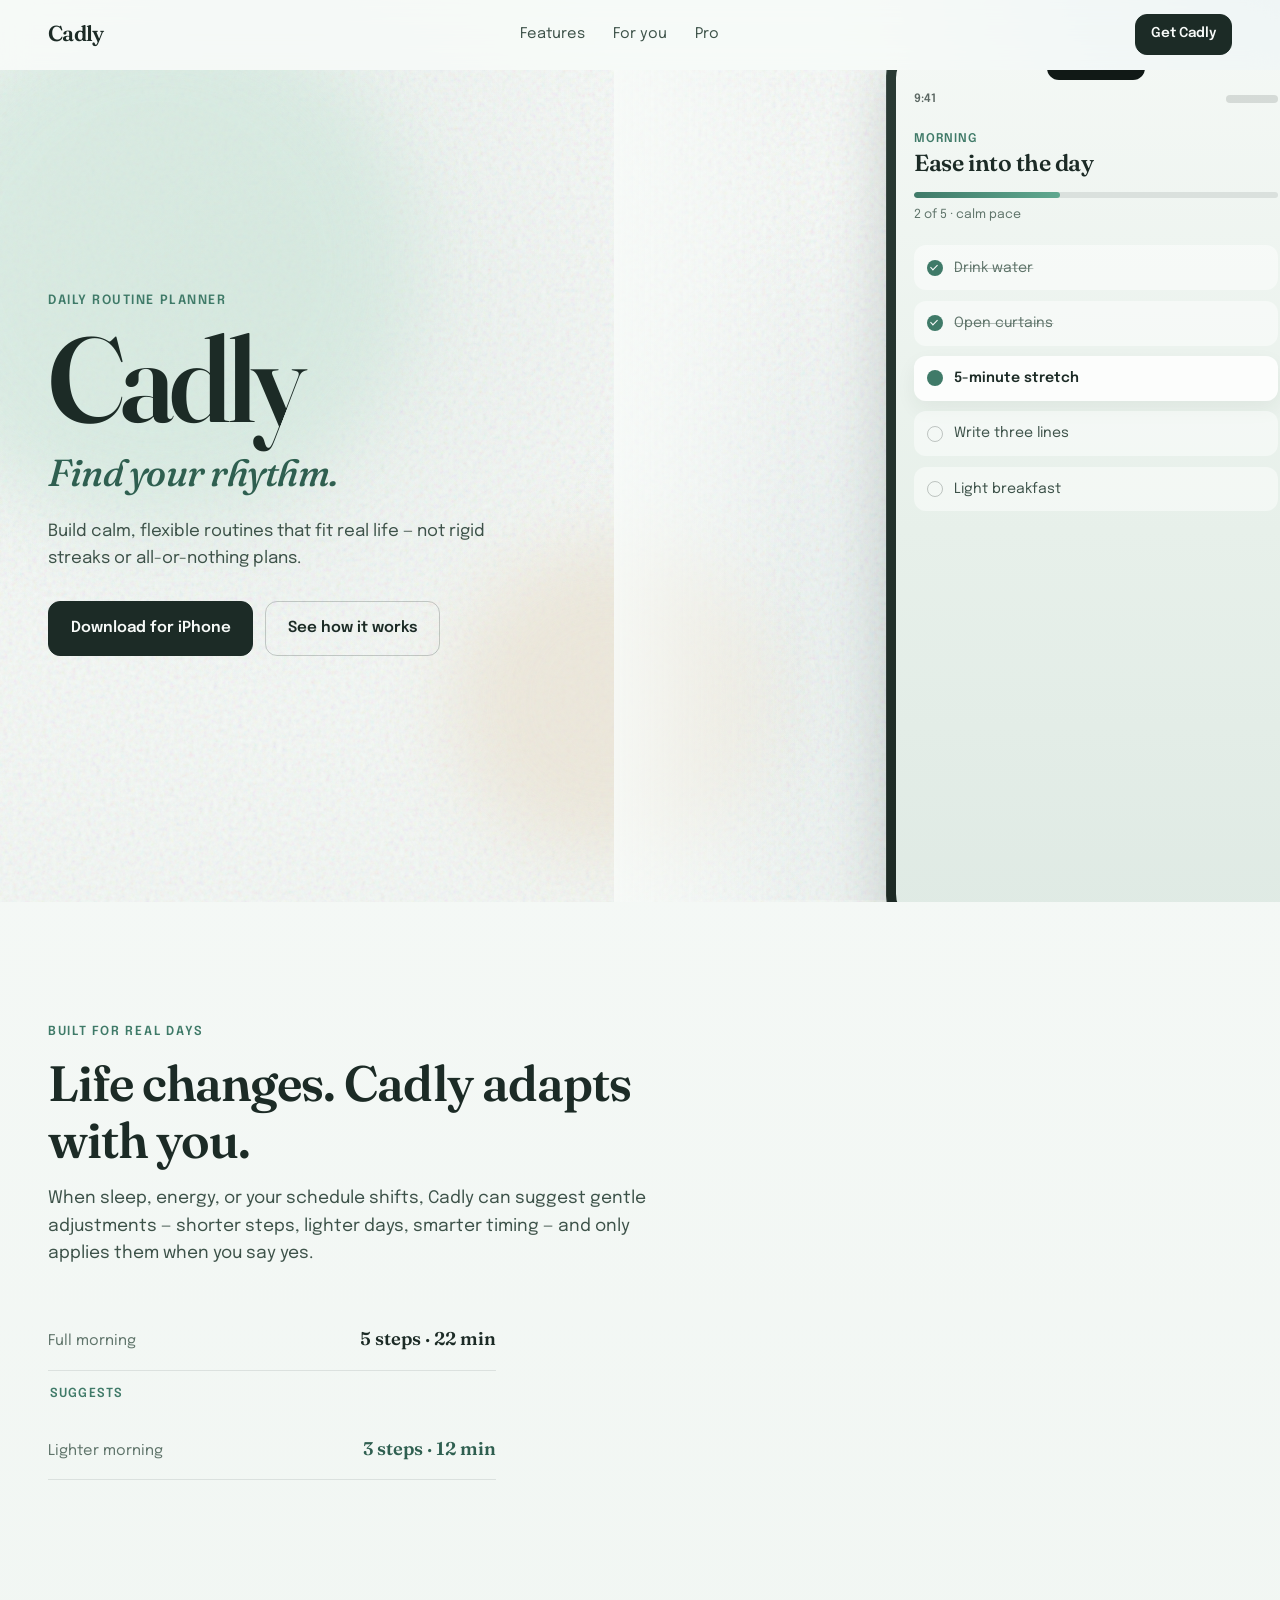
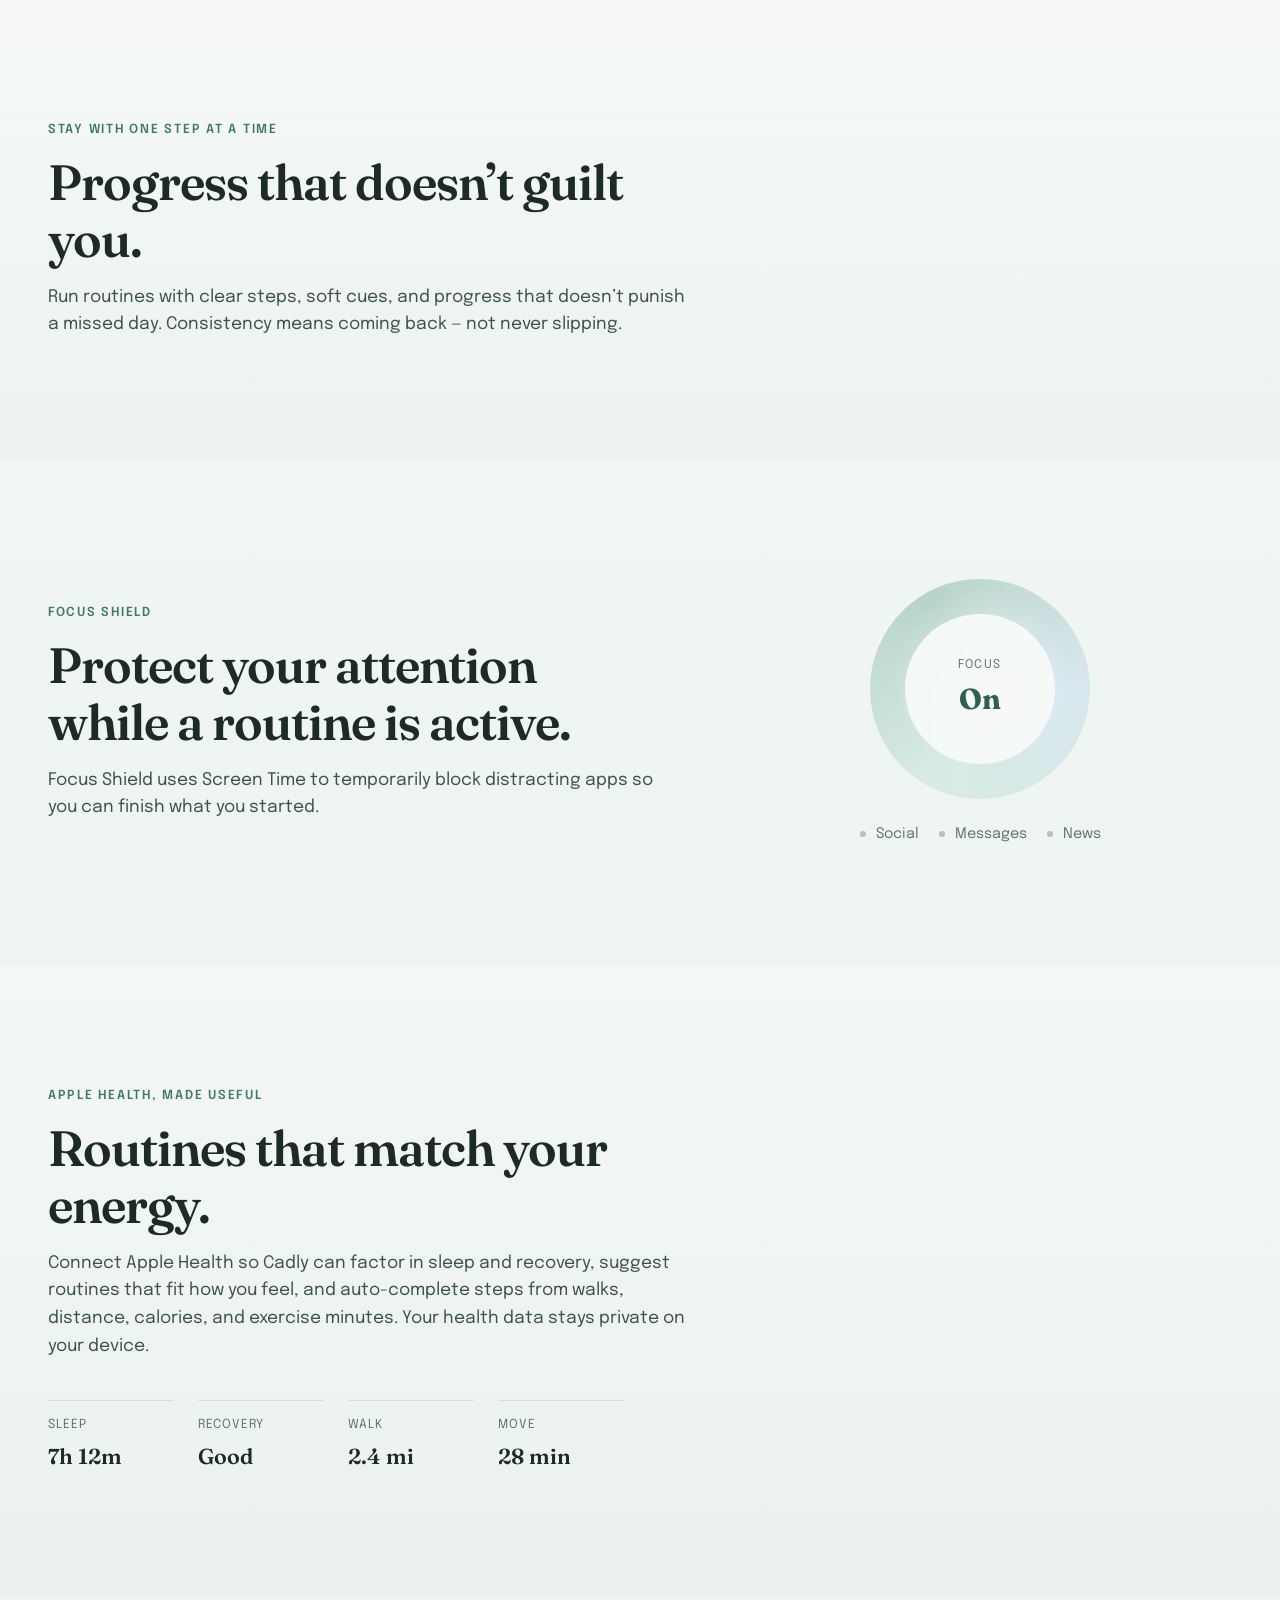
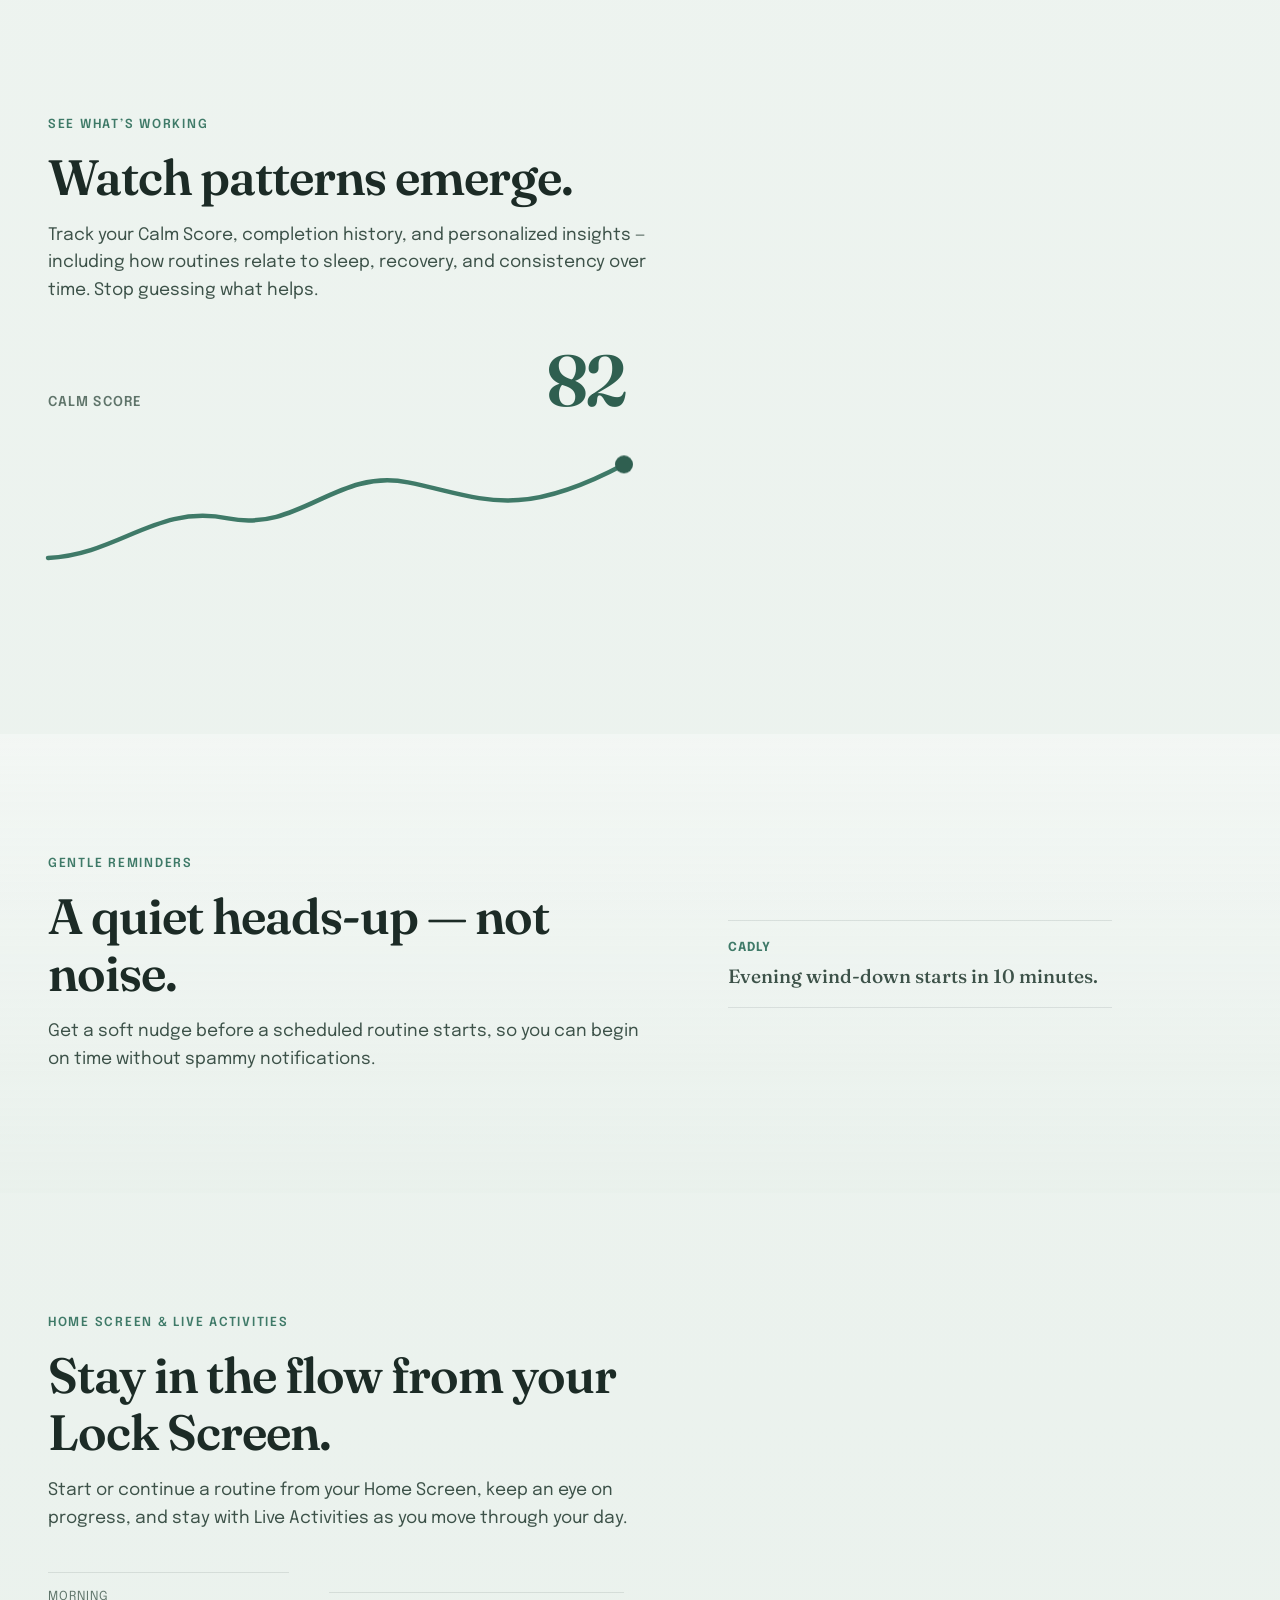
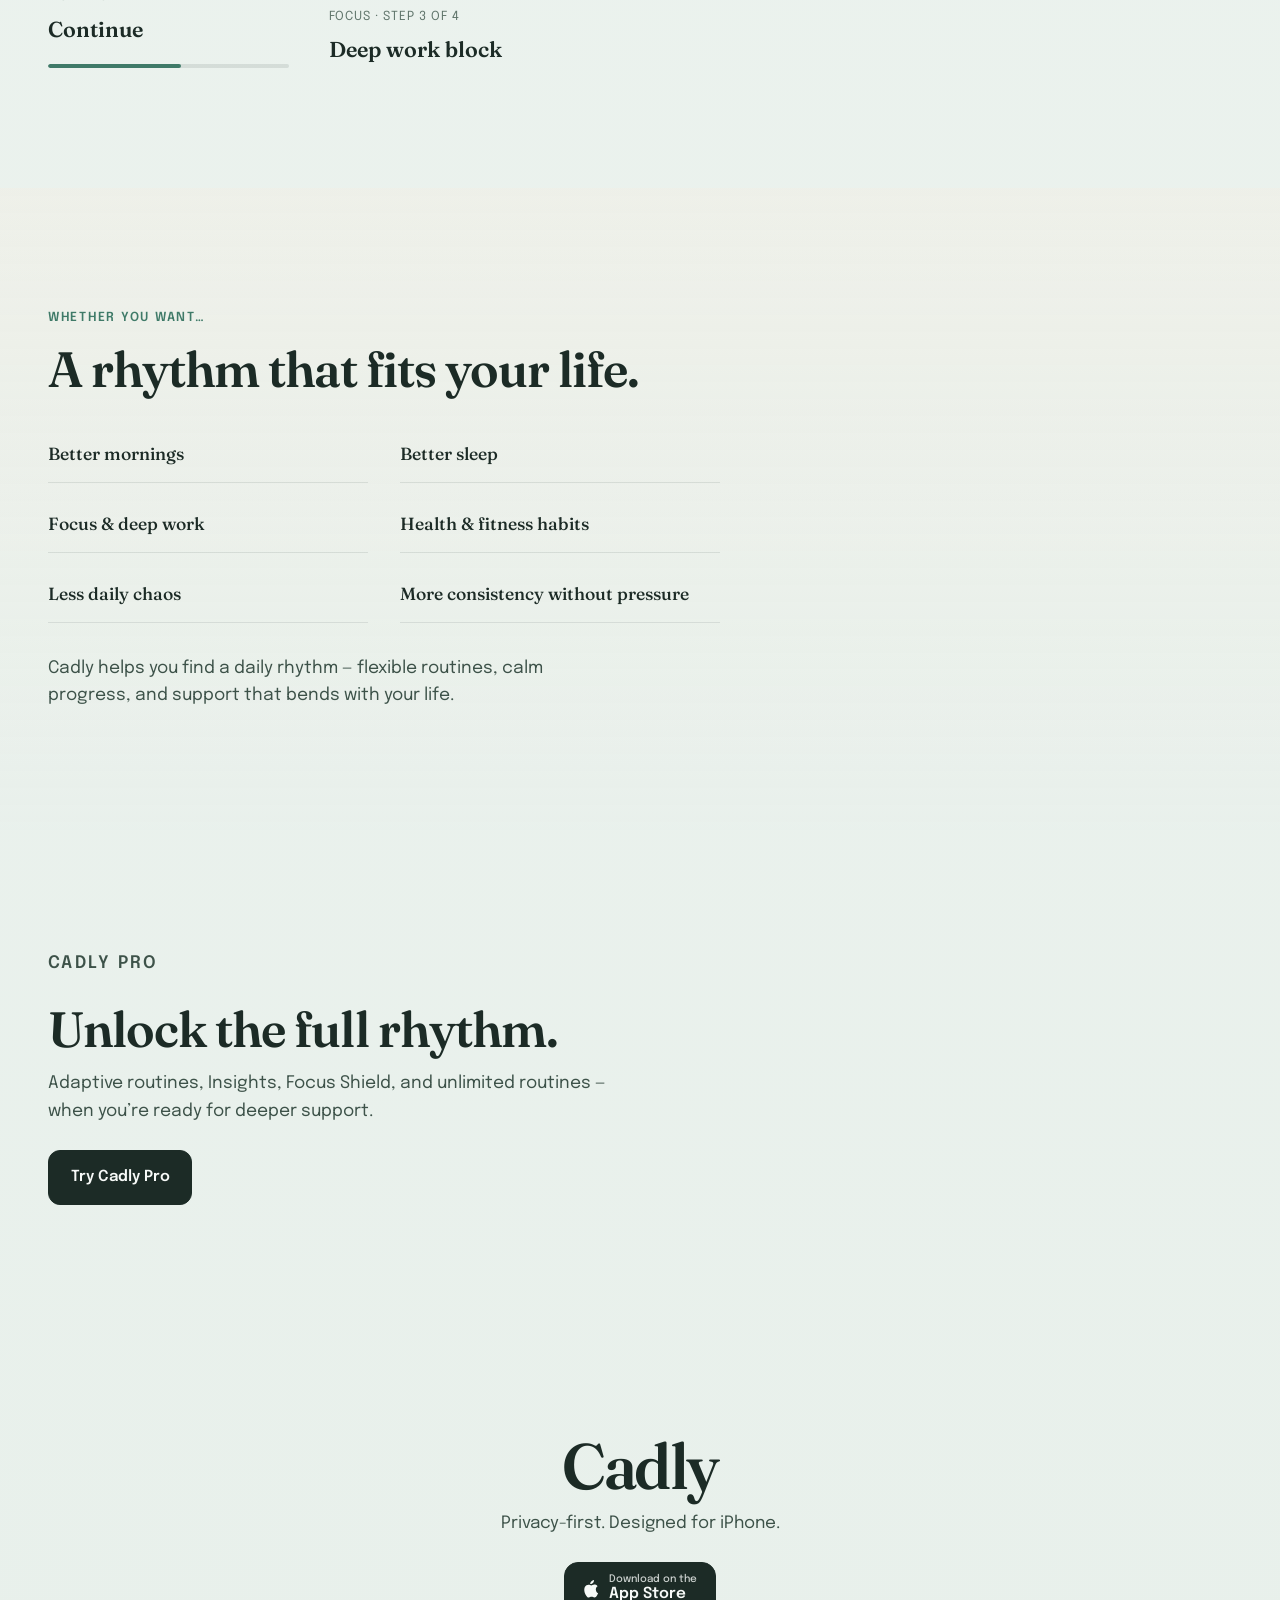
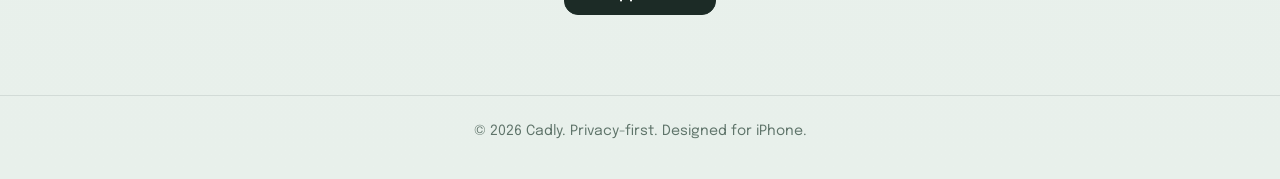
==== index.html @ 6333ae0d "Add files via upload" ====
<!DOCTYPE html>
<html lang="en">
<head>
  <meta charset="UTF-8" />
  <meta name="viewport" content="width=device-width, initial-scale=1.0" />
  <title>Cadly — Daily Routine Planner</title>
  <meta name="description" content="Cadly helps you build calm, flexible routines that fit real life. Find your rhythm." />
  <link rel="preconnect" href="https://fonts.googleapis.com" />
  <link rel="preconnect" href="https://fonts.gstatic.com" crossorigin />
  <link href="https://fonts.googleapis.com/css2?family=Epilogue:ital,wght@0,400;0,500;0,600;0,700;1,400&family=Fraunces:ital,opsz,wght@0,9..144,500;0,9..144,600;0,9..144,700;1,9..144,500&display=swap" rel="stylesheet" />
  <link rel="stylesheet" href="styles.css" />
</head>
<body>
  <div class="page-glow" aria-hidden="true"></div>

  <header class="site-header">
    <a class="logo" href="#top" aria-label="Cadly home">Cadly</a>
    <nav class="nav" aria-label="Primary">
      <a href="#adapt">Features</a>
      <a href="#for-you">For you</a>
      <a href="#pro">Pro</a>
    </nav>
    <a class="btn btn-small" href="#download">Get Cadly</a>
  </header>

  <main id="top">
    <section class="hero" aria-labelledby="hero-brand">
      <div class="hero-atmosphere" aria-hidden="true">
        <div class="orb orb-a"></div>
        <div class="orb orb-b"></div>
        <div class="orb orb-c"></div>
        <div class="grain"></div>
      </div>

      <div class="hero-copy">
        <p class="eyebrow">Daily Routine Planner</p>
        <h1 id="hero-brand" class="brand">Cadly</h1>
        <p class="tagline">Find your rhythm.</p>
        <p class="lede">
          Build calm, flexible routines that fit real life — not rigid streaks or all-or-nothing plans.
        </p>
        <div class="cta-row">
          <a class="btn" href="#download">Download for iPhone</a>
          <a class="btn btn-ghost" href="#adapt">See how it works</a>
        </div>
      </div>

      <div class="hero-visual" aria-hidden="true">
        <div class="phone">
          <div class="phone-notch"></div>
          <div class="phone-screen">
            <div class="app-status">
              <span>9:41</span>
              <span class="app-status-right"></span>
            </div>
            <p class="app-label">Morning</p>
            <h2 class="app-title">Ease into the day</h2>
            <div class="progress-track">
              <div class="progress-fill"></div>
            </div>
            <p class="progress-meta"><span class="step-count">2</span> of 5 · calm pace</p>
            <ul class="steps">
              <li class="done"><span class="check"></span>Drink water</li>
              <li class="done"><span class="check"></span>Open curtains</li>
              <li class="active"><span class="pulse"></span>5-minute stretch</li>
              <li><span class="dot"></span>Write three lines</li>
              <li><span class="dot"></span>Light breakfast</li>
            </ul>
          </div>
        </div>
      </div>
    </section>

    <section class="feature" id="adapt">
      <div class="feature-inner reveal">
        <p class="section-kicker">Built for real days</p>
        <h2>Life changes. Cadly adapts with you.</h2>
        <p>
          When sleep, energy, or your schedule shifts, Cadly can suggest gentle adjustments — shorter steps, lighter days, smarter timing — and only applies them when you say yes.
        </p>
      </div>
      <div class="adapt-visual reveal" aria-hidden="true">
        <div class="adapt-row from">
          <span>Full morning</span>
          <strong>5 steps · 22 min</strong>
        </div>
        <div class="adapt-arrow">suggests</div>
        <div class="adapt-row to">
          <span>Lighter morning</span>
          <strong>3 steps · 12 min</strong>
        </div>
      </div>
    </section>

    <section class="feature feature-alt" id="pace">
      <div class="feature-inner reveal">
        <p class="section-kicker">Stay with one step at a time</p>
        <h2>Progress that doesn’t guilt you.</h2>
        <p>
          Run routines with clear steps, soft cues, and progress that doesn’t punish a missed day. Consistency means coming back — not never slipping.
        </p>
      </div>
    </section>

    <section class="feature" id="focus">
      <div class="feature-split">
        <div class="feature-inner reveal">
          <p class="section-kicker">Focus Shield</p>
          <h2>Protect your attention while a routine is active.</h2>
          <p>
            Focus Shield uses Screen Time to temporarily block distracting apps so you can finish what you started.
          </p>
        </div>
        <div class="shield-visual reveal" aria-hidden="true">
          <div class="shield-ring">
            <div class="shield-core">
              <span>Focus</span>
              <strong>On</strong>
            </div>
          </div>
          <ul class="blocked-apps">
            <li>Social</li>
            <li>Messages</li>
            <li>News</li>
          </ul>
        </div>
      </div>
    </section>

    <section class="feature feature-alt" id="health">
      <div class="feature-inner reveal">
        <p class="section-kicker">Apple Health, made useful</p>
        <h2>Routines that match your energy.</h2>
        <p>
          Connect Apple Health so Cadly can factor in sleep and recovery, suggest routines that fit how you feel, and auto-complete steps from walks, distance, calories, and exercise minutes. Your health data stays private on your device.
        </p>
      </div>
      <div class="health-strip reveal" aria-hidden="true">
        <div><span>Sleep</span><strong>7h 12m</strong></div>
        <div><span>Recovery</span><strong>Good</strong></div>
        <div><span>Walk</span><strong>2.4 mi</strong></div>
        <div><span>Move</span><strong>28 min</strong></div>
      </div>
    </section>

    <section class="feature" id="insights">
      <div class="feature-inner reveal">
        <p class="section-kicker">See what’s working</p>
        <h2>Watch patterns emerge.</h2>
        <p>
          Track your Calm Score, completion history, and personalized insights — including how routines relate to sleep, recovery, and consistency over time. Stop guessing what helps.
        </p>
      </div>
      <div class="calm-visual reveal" aria-hidden="true">
        <div class="calm-score">
          <span>Calm Score</span>
          <strong class="score-num">82</strong>
        </div>
        <svg class="calm-chart" viewBox="0 0 320 96" role="img">
          <path class="chart-line" d="M0,70 C40,68 60,40 100,48 C140,56 160,20 200,28 C240,36 260,50 320,18" />
          <circle class="chart-dot" cx="320" cy="18" r="5" />
        </svg>
      </div>
    </section>

    <section class="feature feature-alt" id="reminders">
      <div class="feature-split">
        <div class="feature-inner reveal">
          <p class="section-kicker">Gentle reminders</p>
          <h2>A quiet heads-up — not noise.</h2>
          <p>
            Get a soft nudge before a scheduled routine starts, so you can begin on time without spammy notifications.
          </p>
        </div>
        <div class="nudge reveal" aria-hidden="true">
          <p class="nudge-app">Cadly</p>
          <p class="nudge-text">Evening wind-down starts in 10 minutes.</p>
        </div>
      </div>
    </section>

    <section class="feature" id="widgets">
      <div class="feature-inner reveal">
        <p class="section-kicker">Home Screen &amp; Live Activities</p>
        <h2>Stay in the flow from your Lock Screen.</h2>
        <p>
          Start or continue a routine from your Home Screen, keep an eye on progress, and stay with Live Activities as you move through your day.
        </p>
      </div>
      <div class="widget-row reveal" aria-hidden="true">
        <div class="widget">
          <span>Morning</span>
          <strong>Continue</strong>
          <div class="widget-bar"><i></i></div>
        </div>
        <div class="live-activity">
          <span>Focus · Step 3 of 4</span>
          <strong>Deep work block</strong>
        </div>
      </div>
    </section>

    <section class="for-you" id="for-you">
      <div class="for-you-inner reveal">
        <p class="section-kicker">Whether you want…</p>
        <h2>A rhythm that fits your life.</h2>
        <ul class="want-list">
          <li>Better mornings</li>
          <li>Better sleep</li>
          <li>Focus &amp; deep work</li>
          <li>Health &amp; fitness habits</li>
          <li>Less daily chaos</li>
          <li>More consistency without pressure</li>
        </ul>
        <p class="for-you-close">
          Cadly helps you find a daily rhythm — flexible routines, calm progress, and support that bends with your life.
        </p>
      </div>
    </section>

    <section class="pro" id="pro">
      <div class="pro-inner reveal">
        <p class="section-kicker">Cadly Pro</p>
        <h2>Unlock the full rhythm.</h2>
        <p>
          Adaptive routines, Insights, Focus Shield, and unlimited routines — when you’re ready for deeper support.
        </p>
        <a class="btn" href="#download">Try Cadly Pro</a>
      </div>
    </section>

    <section class="download" id="download">
      <div class="download-inner reveal">
        <h2 class="brand-sm">Cadly</h2>
        <p>Privacy-first. Designed for iPhone.</p>
        <a class="btn btn-store" href="#" aria-label="Download on the App Store">
          <svg width="18" height="22" viewBox="0 0 18 22" fill="currentColor" aria-hidden="true">
            <path d="M14.8 11.4c0-2.1 1.7-3.1 1.8-3.2-1-1.4-2.5-1.6-3.1-1.6-1.3-.1-2.5.8-3.2.8-.7 0-1.7-.7-2.8-.7-1.4 0-2.8.8-3.5 2.1-1.5 2.6-.4 6.5 1.1 8.6.7 1 1.6 2.2 2.7 2.1 1.1 0 1.5-.7 2.8-.7s1.6.7 2.8.7c1.2 0 1.9-1 2.6-2 .8-1.2 1.1-2.3 1.1-2.4-.1 0-2.2-.8-2.3-3.7zM12.1 4.8c.6-.7 1-1.7.9-2.8-1 .1-2.1.6-2.8 1.4-.6.6-1.1 1.7-1 2.7 1.1.1 2.2-.5 2.9-1.3z"/>
          </svg>
          <span>
            <small>Download on the</small>
            App Store
          </span>
        </a>
      </div>
    </section>
  </main>

  <footer class="site-footer">
    <p>© <span id="year"></span> Cadly. Privacy-first. Designed for iPhone.</p>
  </footer>

  <script src="script.js"></script>
</body>
</html>
---- styles.css ----
:root {
  --ink: #1c2b26;
  --ink-soft: #3d5249;
  --muted: #5f746a;
  --sage: #3f7a68;
  --sage-deep: #2f5f50;
  --sage-soft: #d7ebe2;
  --mist: #eef4f0;
  --foam: #f7faf8;
  --sky: #d9e7ef;
  --sand: #f3eee4;
  --line: rgba(28, 43, 38, 0.1);
  --radius: 18px;
  --font-display: "Fraunces", Georgia, serif;
  --font-body: "Epilogue", "Segoe UI", sans-serif;
  --ease: cubic-bezier(0.22, 1, 0.36, 1);
  --header-h: 4.25rem;
}

*,
*::before,
*::after {
  box-sizing: border-box;
}

html {
  scroll-behavior: smooth;
}

body {
  margin: 0;
  color: var(--ink);
  font-family: var(--font-body);
  font-size: 1.0625rem;
  line-height: 1.6;
  background:
    radial-gradient(1200px 600px at 10% -10%, #dceee6 0%, transparent 55%),
    radial-gradient(900px 500px at 100% 0%, #d5e4ee 0%, transparent 50%),
    linear-gradient(180deg, var(--foam) 0%, var(--mist) 40%, #e8f0eb 100%);
  min-height: 100vh;
  overflow-x: hidden;
}

img {
  max-width: 100%;
  display: block;
}

a {
  color: inherit;
  text-decoration: none;
}

h1,
h2,
h3 {
  font-family: var(--font-display);
  font-weight: 600;
  line-height: 1.15;
  letter-spacing: -0.02em;
  margin: 0 0 0.75rem;
}

p {
  margin: 0 0 1rem;
}

ul {
  margin: 0;
  padding: 0;
  list-style: none;
}

.page-glow {
  position: fixed;
  inset: 0;
  pointer-events: none;
  background:
    radial-gradient(circle at 20% 30%, rgba(63, 122, 104, 0.08), transparent 35%),
    radial-gradient(circle at 80% 70%, rgba(120, 160, 180, 0.1), transparent 40%);
  z-index: 0;
}

.site-header,
main,
.site-footer {
  position: relative;
  z-index: 1;
}

/* Header */
.site-header {
  position: sticky;
  top: 0;
  z-index: 20;
  display: flex;
  align-items: center;
  justify-content: space-between;
  gap: 1rem;
  min-height: var(--header-h);
  padding: 0.85rem clamp(1.25rem, 4vw, 3rem);
  backdrop-filter: blur(14px);
  background: rgba(247, 250, 248, 0.78);
  border-bottom: 1px solid transparent;
  transition: border-color 0.3s var(--ease), background 0.3s var(--ease);
}

.site-header.is-scrolled {
  border-bottom-color: var(--line);
  background: rgba(247, 250, 248, 0.92);
}

.logo {
  font-family: var(--font-display);
  font-size: 1.35rem;
  font-weight: 600;
  letter-spacing: -0.03em;
}

.nav {
  display: none;
  gap: 1.75rem;
  font-size: 0.92rem;
  color: var(--ink-soft);
}

.nav a {
  position: relative;
}

.nav a::after {
  content: "";
  position: absolute;
  left: 0;
  bottom: -0.2rem;
  width: 100%;
  height: 1px;
  background: var(--sage);
  transform: scaleX(0);
  transform-origin: left;
  transition: transform 0.3s var(--ease);
}

.nav a:hover::after,
.nav a:focus-visible::after {
  transform: scaleX(1);
}

@media (min-width: 768px) {
  .nav {
    display: flex;
  }
}

/* Buttons */
.btn {
  display: inline-flex;
  align-items: center;
  justify-content: center;
  gap: 0.65rem;
  padding: 0.9rem 1.35rem;
  border-radius: 12px;
  background: var(--ink);
  color: var(--foam);
  font-family: var(--font-body);
  font-size: 0.95rem;
  font-weight: 600;
  border: 1px solid var(--ink);
  transition: transform 0.25s var(--ease), background 0.25s var(--ease), color 0.25s var(--ease);
}

.btn:hover,
.btn:focus-visible {
  background: var(--sage-deep);
  border-color: var(--sage-deep);
  transform: translateY(-1px);
}

.btn-small {
  padding: 0.55rem 0.95rem;
  font-size: 0.85rem;
}

.btn-ghost {
  background: transparent;
  color: var(--ink);
  border-color: rgba(28, 43, 38, 0.22);
}

.btn-ghost:hover,
.btn-ghost:focus-visible {
  background: rgba(63, 122, 104, 0.08);
  color: var(--ink);
  border-color: rgba(63, 122, 104, 0.35);
}

.btn-store {
  padding: 0.7rem 1.15rem 0.7rem 1rem;
  border-radius: 14px;
}

.btn-store span {
  display: flex;
  flex-direction: column;
  align-items: flex-start;
  line-height: 1.15;
}

.btn-store small {
  font-size: 0.65rem;
  font-weight: 500;
  opacity: 0.8;
}

/* Hero */
.hero {
  position: relative;
  min-height: calc(100svh - var(--header-h));
  display: grid;
  align-items: end;
  padding: clamp(2rem, 5vw, 4rem) clamp(1.25rem, 4vw, 3rem) clamp(2.5rem, 6vw, 4.5rem);
  overflow: hidden;
}

@media (min-width: 960px) {
  .hero {
    align-items: center;
    padding-right: 0;
  }
}

.hero-atmosphere {
  position: absolute;
  inset: 0;
  pointer-events: none;
  z-index: 0;
}

.orb {
  position: absolute;
  border-radius: 50%;
  filter: blur(40px);
  opacity: 0.7;
  animation: drift 18s ease-in-out infinite alternate;
}

.orb-a {
  width: 42vw;
  height: 42vw;
  max-width: 520px;
  max-height: 520px;
  top: -8%;
  left: -8%;
  background: #cfe6db;
}

.orb-b {
  width: 36vw;
  height: 36vw;
  max-width: 420px;
  max-height: 420px;
  top: 20%;
  right: -10%;
  background: #c9dce8;
  animation-delay: -6s;
}

.orb-c {
  width: 28vw;
  height: 28vw;
  max-width: 320px;
  max-height: 320px;
  bottom: 5%;
  left: 35%;
  background: #e8e0d0;
  animation-delay: -11s;
}

.grain {
  position: absolute;
  inset: 0;
  opacity: 0.35;
  background-image: url("data:image/svg+xml,%3Csvg viewBox='0 0 200 200' xmlns='http://www.w3.org/2000/svg'%3E%3Cfilter id='n'%3E%3CfeTurbulence type='fractalNoise' baseFrequency='0.85' numOctaves='4' stitchTiles='stitch'/%3E%3C/filter%3E%3Crect width='100%25' height='100%25' filter='url(%23n)' opacity='0.45'/%3E%3C/svg%3E");
  mix-blend-mode: soft-light;
}

@keyframes drift {
  from {
    transform: translate3d(0, 0, 0) scale(1);
  }
  to {
    transform: translate3d(3%, 4%, 0) scale(1.08);
  }
}

.hero-copy {
  position: relative;
  z-index: 2;
  max-width: 34rem;
}

@media (min-width: 960px) {
  .hero-copy {
    padding-bottom: 1rem;
  }
}

.eyebrow {
  margin: 0 0 0.75rem;
  font-size: 0.8rem;
  font-weight: 600;
  letter-spacing: 0.12em;
  text-transform: uppercase;
  color: var(--sage);
}

.brand {
  font-size: clamp(4.2rem, 12vw, 7.5rem);
  font-weight: 600;
  letter-spacing: -0.045em;
  line-height: 0.92;
  margin-bottom: 0.55rem;
  color: var(--ink);
}

.tagline {
  font-family: var(--font-display);
  font-size: clamp(1.6rem, 3.5vw, 2.35rem);
  font-weight: 500;
  font-style: italic;
  letter-spacing: -0.02em;
  color: var(--sage-deep);
  margin-bottom: 1rem;
}

.lede {
  max-width: 28rem;
  color: var(--ink-soft);
  font-size: 1.05rem;
  margin-bottom: 1.75rem;
}

.cta-row {
  display: flex;
  flex-wrap: wrap;
  gap: 0.75rem;
}

/* Phone mockup — bleeds as dominant visual plane */
.hero-visual {
  position: relative;
  z-index: 1;
  display: flex;
  justify-content: center;
  align-items: flex-end;
  margin-top: 0.5rem;
}

@media (min-width: 960px) {
  .hero-visual {
    position: absolute;
    inset: 0 0 0 48%;
    margin: 0;
    align-items: center;
    justify-content: flex-end;
    pointer-events: none;
  }

  .hero-visual::before {
    content: "";
    position: absolute;
    inset: 0 auto 0 0;
    width: 28%;
    background: linear-gradient(90deg, rgba(247, 250, 248, 0.85), transparent);
    z-index: 1;
  }
}

.phone {
  position: relative;
  width: min(100%, 300px);
  aspect-ratio: 9 / 19.2;
  border-radius: 38px;
  padding: 10px;
  background: linear-gradient(160deg, #2a3a34 0%, #1a2621 100%);
  box-shadow:
    0 30px 60px rgba(28, 43, 38, 0.18),
    inset 0 0 0 1px rgba(255, 255, 255, 0.08);
  animation: phone-rise 1.1s var(--ease) both;
}

@media (min-width: 960px) {
  .phone {
    width: min(46vw, 380px);
    margin-right: -4vw;
    transform-origin: center right;
  }
}

@media (min-width: 1200px) {
  .phone {
    width: min(42vw, 420px);
    margin-right: -2vw;
  }
}

@keyframes phone-rise {
  from {
    opacity: 0;
    transform: translateY(28px) scale(0.98);
  }
  to {
    opacity: 1;
    transform: translateY(0) scale(1);
  }
}

.phone-notch {
  position: absolute;
  top: 18px;
  left: 50%;
  width: 98px;
  height: 24px;
  transform: translateX(-50%);
  border-radius: 20px;
  background: #111916;
  z-index: 2;
}

.phone-screen {
  height: 100%;
  border-radius: 30px;
  padding: 2.6rem 1.15rem 1.25rem;
  background:
    linear-gradient(180deg, #f4f8f5 0%, #e7f0ea 55%, #dfeae4 100%);
  overflow: hidden;
}

.app-status {
  display: flex;
  justify-content: space-between;
  font-size: 0.72rem;
  font-weight: 600;
  margin-bottom: 1.4rem;
  opacity: 0.7;
}

.app-status-right {
  width: 52px;
  height: 8px;
  border-radius: 999px;
  background: rgba(28, 43, 38, 0.2);
  align-self: center;
}

.app-label {
  margin: 0;
  font-size: 0.75rem;
  font-weight: 600;
  letter-spacing: 0.08em;
  text-transform: uppercase;
  color: var(--sage);
}

.app-title {
  font-size: 1.45rem;
  margin-bottom: 1rem;
}

.progress-track {
  height: 6px;
  border-radius: 999px;
  background: rgba(28, 43, 38, 0.1);
  overflow: hidden;
  margin-bottom: 0.45rem;
}

.progress-fill {
  width: 40%;
  height: 100%;
  border-radius: inherit;
  background: linear-gradient(90deg, var(--sage), #5fa88f);
  animation: fill-progress 2.4s var(--ease) 0.6s both;
}

@keyframes fill-progress {
  from {
    width: 0%;
  }
  to {
    width: 40%;
  }
}

.progress-meta {
  font-size: 0.78rem;
  color: var(--muted);
  margin-bottom: 1.25rem;
}

.steps {
  display: grid;
  gap: 0.65rem;
}

.steps li {
  display: flex;
  align-items: center;
  gap: 0.7rem;
  padding: 0.7rem 0.8rem;
  border-radius: 12px;
  font-size: 0.88rem;
  background: rgba(255, 255, 255, 0.45);
  color: var(--ink-soft);
}

.steps li.done {
  color: var(--muted);
  text-decoration: line-through;
  text-decoration-color: rgba(95, 116, 106, 0.45);
}

.steps li.active {
  background: rgba(255, 255, 255, 0.85);
  color: var(--ink);
  font-weight: 600;
  box-shadow: 0 8px 20px rgba(28, 43, 38, 0.06);
}

.check,
.dot,
.pulse {
  width: 16px;
  height: 16px;
  border-radius: 50%;
  flex-shrink: 0;
}

.check {
  background: var(--sage);
  position: relative;
}

.check::after {
  content: "";
  position: absolute;
  left: 5px;
  top: 3px;
  width: 4px;
  height: 7px;
  border: solid #fff;
  border-width: 0 1.5px 1.5px 0;
  transform: rotate(45deg);
}

.dot {
  border: 1.5px solid rgba(28, 43, 38, 0.25);
}

.pulse {
  background: var(--sage);
  box-shadow: 0 0 0 0 rgba(63, 122, 104, 0.45);
  animation: pulse 2s ease-out infinite;
}

@keyframes pulse {
  0% {
    box-shadow: 0 0 0 0 rgba(63, 122, 104, 0.4);
  }
  70% {
    box-shadow: 0 0 0 10px rgba(63, 122, 104, 0);
  }
  100% {
    box-shadow: 0 0 0 0 rgba(63, 122, 104, 0);
  }
}

/* Features */
.feature {
  padding: clamp(4.5rem, 10vw, 7.5rem) clamp(1.25rem, 4vw, 3rem);
}

.feature-alt {
  background: linear-gradient(180deg, rgba(255, 255, 255, 0.35), rgba(232, 240, 235, 0.55));
}

.feature-inner {
  max-width: 40rem;
}

.feature-inner h2 {
  font-size: clamp(2rem, 4.5vw, 3.1rem);
  margin-bottom: 1rem;
}

.feature-inner p:last-child {
  color: var(--ink-soft);
  font-size: 1.08rem;
  margin-bottom: 0;
}

.section-kicker {
  margin: 0 0 0.85rem;
  font-size: 0.78rem;
  font-weight: 600;
  letter-spacing: 0.14em;
  text-transform: uppercase;
  color: var(--sage);
}

.feature-split {
  display: grid;
  gap: 2.5rem;
  align-items: center;
}

@media (min-width: 860px) {
  .feature-split {
    grid-template-columns: 1.1fr 0.9fr;
    gap: 4rem;
  }
}

/* Adapt visual */
.adapt-visual {
  margin-top: 2.5rem;
  max-width: 28rem;
  display: grid;
  gap: 0.85rem;
}

.adapt-row {
  display: flex;
  justify-content: space-between;
  align-items: baseline;
  gap: 1rem;
  padding: 1rem 0;
  border-bottom: 1px solid var(--line);
}

.adapt-row span {
  color: var(--muted);
  font-size: 0.92rem;
}

.adapt-row strong {
  font-family: var(--font-display);
  font-size: 1.15rem;
  font-weight: 600;
}

.adapt-row.to strong {
  color: var(--sage-deep);
}

.adapt-arrow {
  font-size: 0.78rem;
  font-weight: 600;
  letter-spacing: 0.1em;
  text-transform: uppercase;
  color: var(--sage);
  padding-left: 0.1rem;
}

/* Focus shield */
.shield-visual {
  display: grid;
  justify-items: center;
  gap: 1.5rem;
}

.shield-ring {
  width: min(100%, 220px);
  aspect-ratio: 1;
  border-radius: 50%;
  display: grid;
  place-items: center;
  background:
    radial-gradient(circle at 50% 45%, rgba(255, 255, 255, 0.7), transparent 55%),
    conic-gradient(from 210deg, var(--sage-soft), #b7d4c8, var(--sky), var(--sage-soft));
  animation: spin-slow 18s linear infinite;
}

@keyframes spin-slow {
  to {
    transform: rotate(360deg);
  }
}

.shield-core {
  width: 68%;
  aspect-ratio: 1;
  border-radius: 50%;
  display: grid;
  place-content: center;
  text-align: center;
  background: rgba(247, 250, 248, 0.95);
  animation: spin-slow 18s linear infinite reverse;
}

.shield-core span {
  font-size: 0.75rem;
  letter-spacing: 0.12em;
  text-transform: uppercase;
  color: var(--muted);
}

.shield-core strong {
  font-family: var(--font-display);
  font-size: 1.8rem;
  color: var(--sage-deep);
}

.blocked-apps {
  display: flex;
  flex-wrap: wrap;
  justify-content: center;
  gap: 0.65rem 1.25rem;
  color: var(--muted);
  font-size: 0.9rem;
}

.blocked-apps li {
  position: relative;
  padding-left: 1rem;
}

.blocked-apps li::before {
  content: "";
  position: absolute;
  left: 0;
  top: 0.55em;
  width: 6px;
  height: 6px;
  border-radius: 50%;
  background: rgba(28, 43, 38, 0.25);
}

/* Health */
.health-strip {
  margin-top: 2.5rem;
  display: grid;
  grid-template-columns: repeat(2, minmax(0, 1fr));
  gap: 1.25rem 1.5rem;
  max-width: 36rem;
}

@media (min-width: 640px) {
  .health-strip {
    grid-template-columns: repeat(4, minmax(0, 1fr));
  }
}

.health-strip div {
  padding-top: 0.85rem;
  border-top: 1px solid var(--line);
}

.health-strip span {
  display: block;
  font-size: 0.78rem;
  letter-spacing: 0.08em;
  text-transform: uppercase;
  color: var(--muted);
  margin-bottom: 0.35rem;
}

.health-strip strong {
  font-family: var(--font-display);
  font-size: 1.35rem;
  font-weight: 600;
}

/* Insights */
.calm-visual {
  margin-top: 2.5rem;
  max-width: 36rem;
}

.calm-score {
  display: flex;
  align-items: baseline;
  justify-content: space-between;
  gap: 1rem;
  margin-bottom: 1rem;
}

.calm-score span {
  font-size: 0.85rem;
  font-weight: 600;
  letter-spacing: 0.08em;
  text-transform: uppercase;
  color: var(--muted);
}

.score-num {
  font-family: var(--font-display);
  font-size: clamp(3rem, 8vw, 4.5rem);
  font-weight: 600;
  letter-spacing: -0.04em;
  color: var(--sage-deep);
  line-height: 1;
}

.calm-chart {
  width: 100%;
  height: auto;
  overflow: visible;
}

.chart-line {
  fill: none;
  stroke: var(--sage);
  stroke-width: 2.5;
  stroke-linecap: round;
  stroke-dasharray: 420;
  stroke-dashoffset: 420;
}

.chart-dot {
  fill: var(--sage-deep);
  opacity: 0;
}

.calm-visual.is-inview .chart-line {
  animation: draw-line 1.6s var(--ease) forwards;
}

.calm-visual.is-inview .chart-dot {
  animation: fade-dot 0.4s ease 1.35s forwards;
}

@keyframes draw-line {
  to {
    stroke-dashoffset: 0;
  }
}

@keyframes fade-dot {
  to {
    opacity: 1;
  }
}

/* Nudge */
.nudge {
  max-width: 24rem;
  padding: 1.1rem 0;
  border-top: 1px solid var(--line);
  border-bottom: 1px solid var(--line);
}

.nudge-app {
  margin: 0 0 0.35rem;
  font-size: 0.78rem;
  font-weight: 700;
  letter-spacing: 0.08em;
  text-transform: uppercase;
  color: var(--sage);
}

.nudge-text {
  margin: 0;
  color: var(--ink-soft);
  font-family: var(--font-display);
  font-size: 1.2rem;
  font-weight: 500;
  line-height: 1.35;
}

/* Widgets */
.widget-row {
  margin-top: 2.5rem;
  display: grid;
  gap: 1.5rem;
  max-width: 36rem;
}

@media (min-width: 640px) {
  .widget-row {
    grid-template-columns: 0.9fr 1.1fr;
    gap: 2.5rem;
    align-items: end;
  }
}

.widget,
.live-activity {
  padding: 0.85rem 0 0;
  border-top: 1px solid var(--line);
}

.widget span,
.live-activity span {
  display: block;
  font-size: 0.78rem;
  letter-spacing: 0.08em;
  text-transform: uppercase;
  color: var(--muted);
  margin-bottom: 0.4rem;
}

.widget strong,
.live-activity strong {
  font-family: var(--font-display);
  font-size: 1.35rem;
  font-weight: 600;
}

.widget-bar {
  margin-top: 1rem;
  height: 4px;
  border-radius: 999px;
  background: rgba(28, 43, 38, 0.1);
  overflow: hidden;
}

.widget-bar i {
  display: block;
  width: 55%;
  height: 100%;
  background: var(--sage);
  border-radius: inherit;
}

/* For you */
.for-you {
  padding: clamp(4.5rem, 10vw, 7.5rem) clamp(1.25rem, 4vw, 3rem);
  background:
    linear-gradient(180deg, rgba(243, 238, 228, 0.45), rgba(232, 240, 235, 0.3));
}

.for-you-inner {
  max-width: 42rem;
}

.for-you-inner h2 {
  font-size: clamp(2rem, 4.5vw, 3.1rem);
  margin-bottom: 1.75rem;
}

.want-list {
  display: grid;
  gap: 0.85rem;
  margin-bottom: 2rem;
}

@media (min-width: 640px) {
  .want-list {
    grid-template-columns: 1fr 1fr;
    column-gap: 2rem;
  }
}

.want-list li {
  padding: 0.85rem 0;
  border-bottom: 1px solid var(--line);
  font-size: 1.1rem;
  font-family: var(--font-display);
  font-weight: 500;
}

.for-you-close {
  max-width: 34rem;
  color: var(--ink-soft);
  font-size: 1.08rem;
  margin: 0;
}

/* Pro */
.pro {
  padding: clamp(4.5rem, 10vw, 7.5rem) clamp(1.25rem, 4vw, 3rem);
}

.pro-inner {
  max-width: 36rem;
}

.pro-inner h2 {
  font-size: clamp(2rem, 4.5vw, 3.1rem);
}

.pro-inner p {
  color: var(--ink-soft);
  font-size: 1.08rem;
  margin-bottom: 1.5rem;
}

/* Download */
.download {
  padding: clamp(4rem, 9vw, 6.5rem) clamp(1.25rem, 4vw, 3rem) clamp(3rem, 7vw, 5rem);
  text-align: center;
}

.download-inner {
  max-width: 28rem;
  margin: 0 auto;
}

.brand-sm {
  font-family: var(--font-display);
  font-size: clamp(2.8rem, 7vw, 4rem);
  letter-spacing: -0.04em;
  margin-bottom: 0.5rem;
}

.download-inner p {
  color: var(--ink-soft);
  margin-bottom: 1.5rem;
}

.download-inner .btn-store {
  margin: 0 auto;
}

/* Footer */
.site-footer {
  padding: 1.5rem clamp(1.25rem, 4vw, 3rem) 2.25rem;
  text-align: center;
  color: var(--muted);
  font-size: 0.88rem;
  border-top: 1px solid var(--line);
}

.site-footer p {
  margin: 0;
}

/* Reveal */
.reveal {
  opacity: 0;
  transform: translateY(22px);
  transition: opacity 0.8s var(--ease), transform 0.8s var(--ease);
}

.reveal.is-inview {
  opacity: 1;
  transform: translateY(0);
}

@media (prefers-reduced-motion: reduce) {
  html {
    scroll-behavior: auto;
  }

  .orb,
  .phone,
  .progress-fill,
  .pulse,
  .shield-ring,
  .shield-core,
  .reveal,
  .chart-line,
  .chart-dot {
    animation: none !important;
    transition: none !important;
  }

  .reveal {
    opacity: 1;
    transform: none;
  }

  .chart-line {
    stroke-dashoffset: 0;
  }

  .chart-dot {
    opacity: 1;
  }

  .progress-fill {
    width: 40%;
  }
}
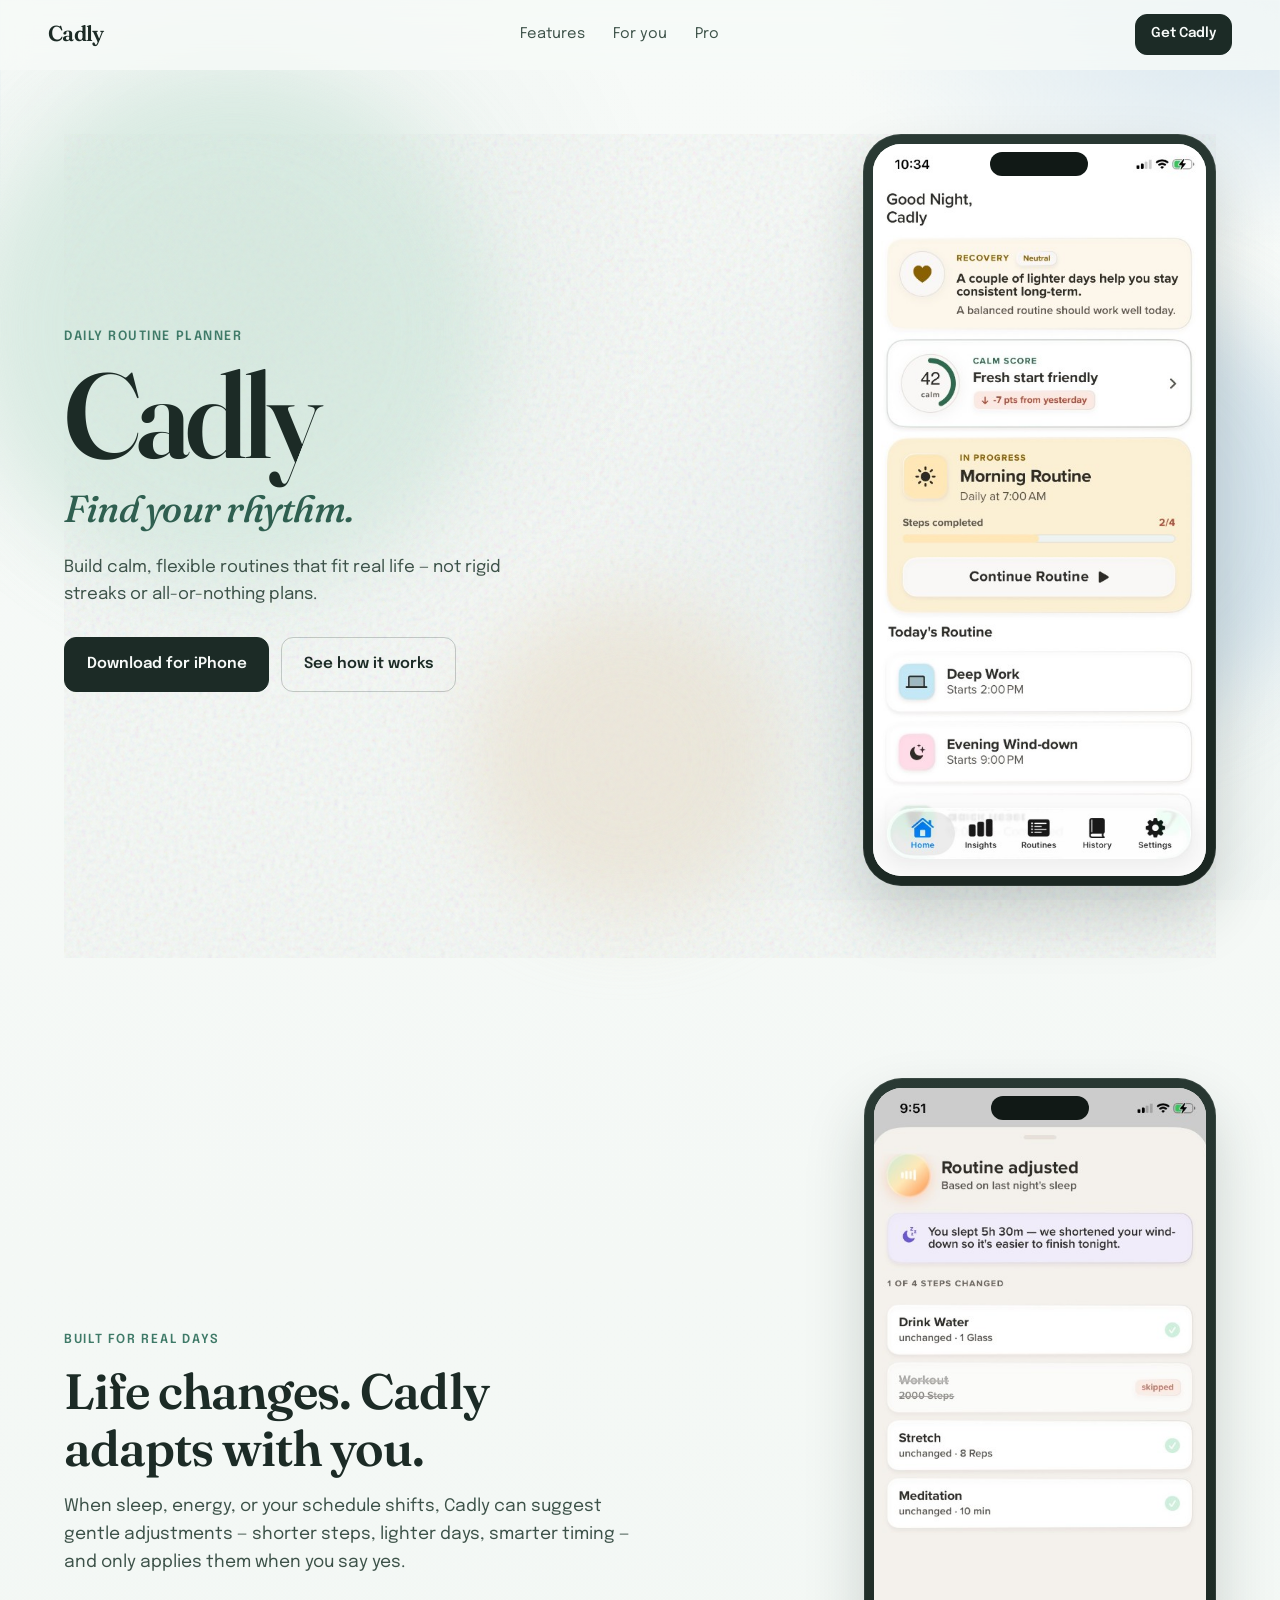
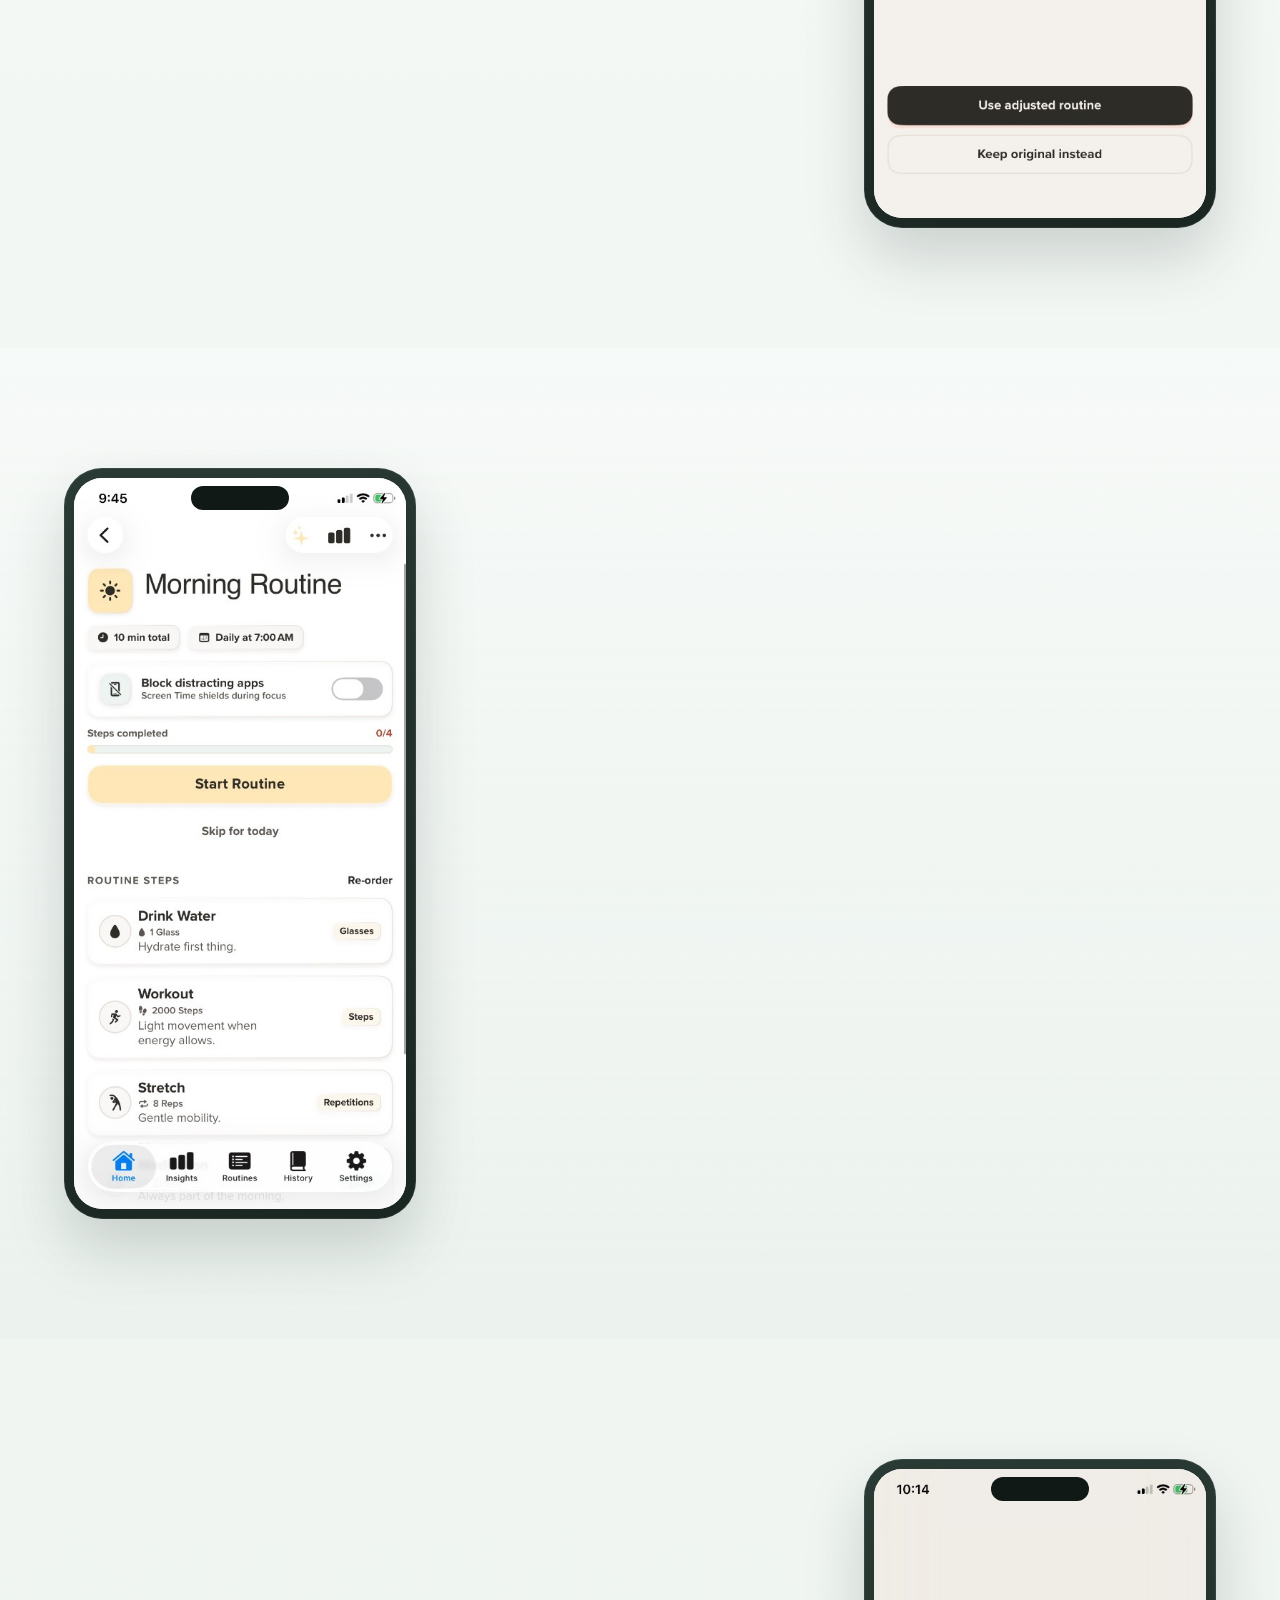
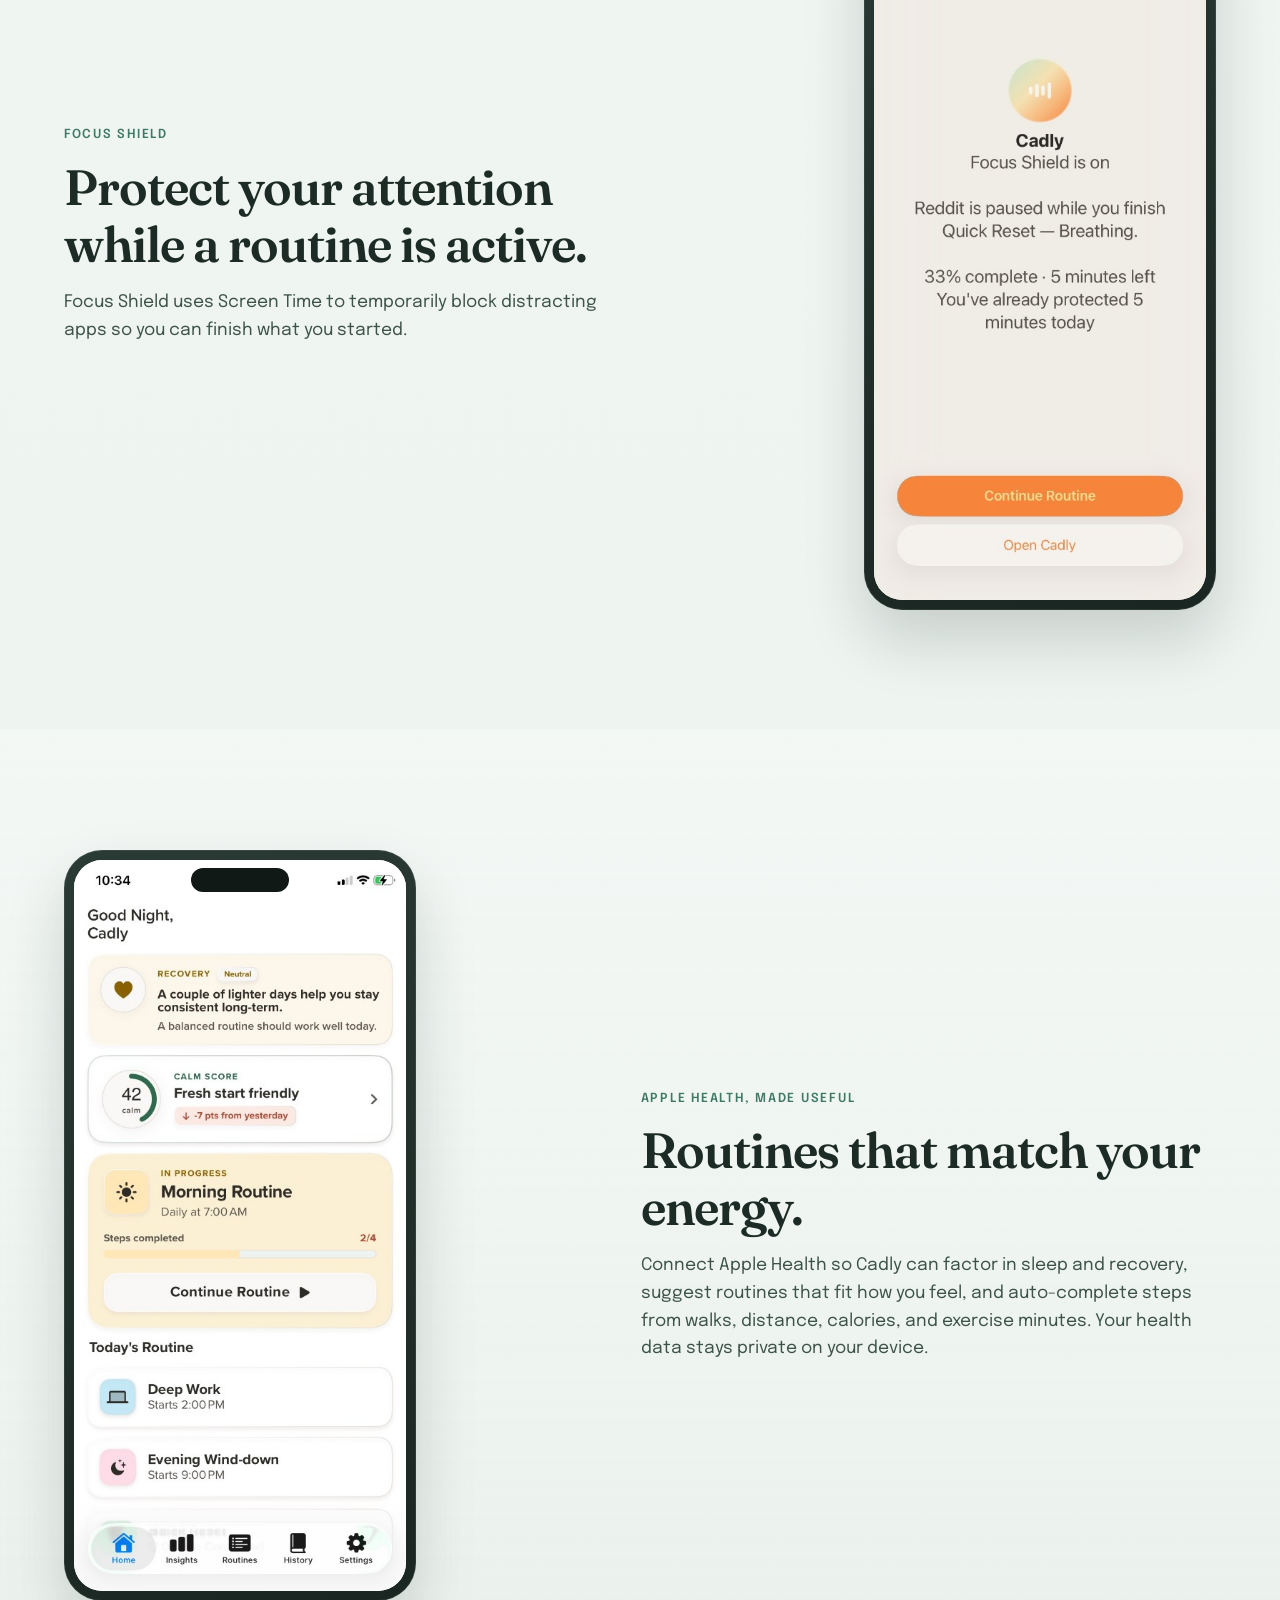
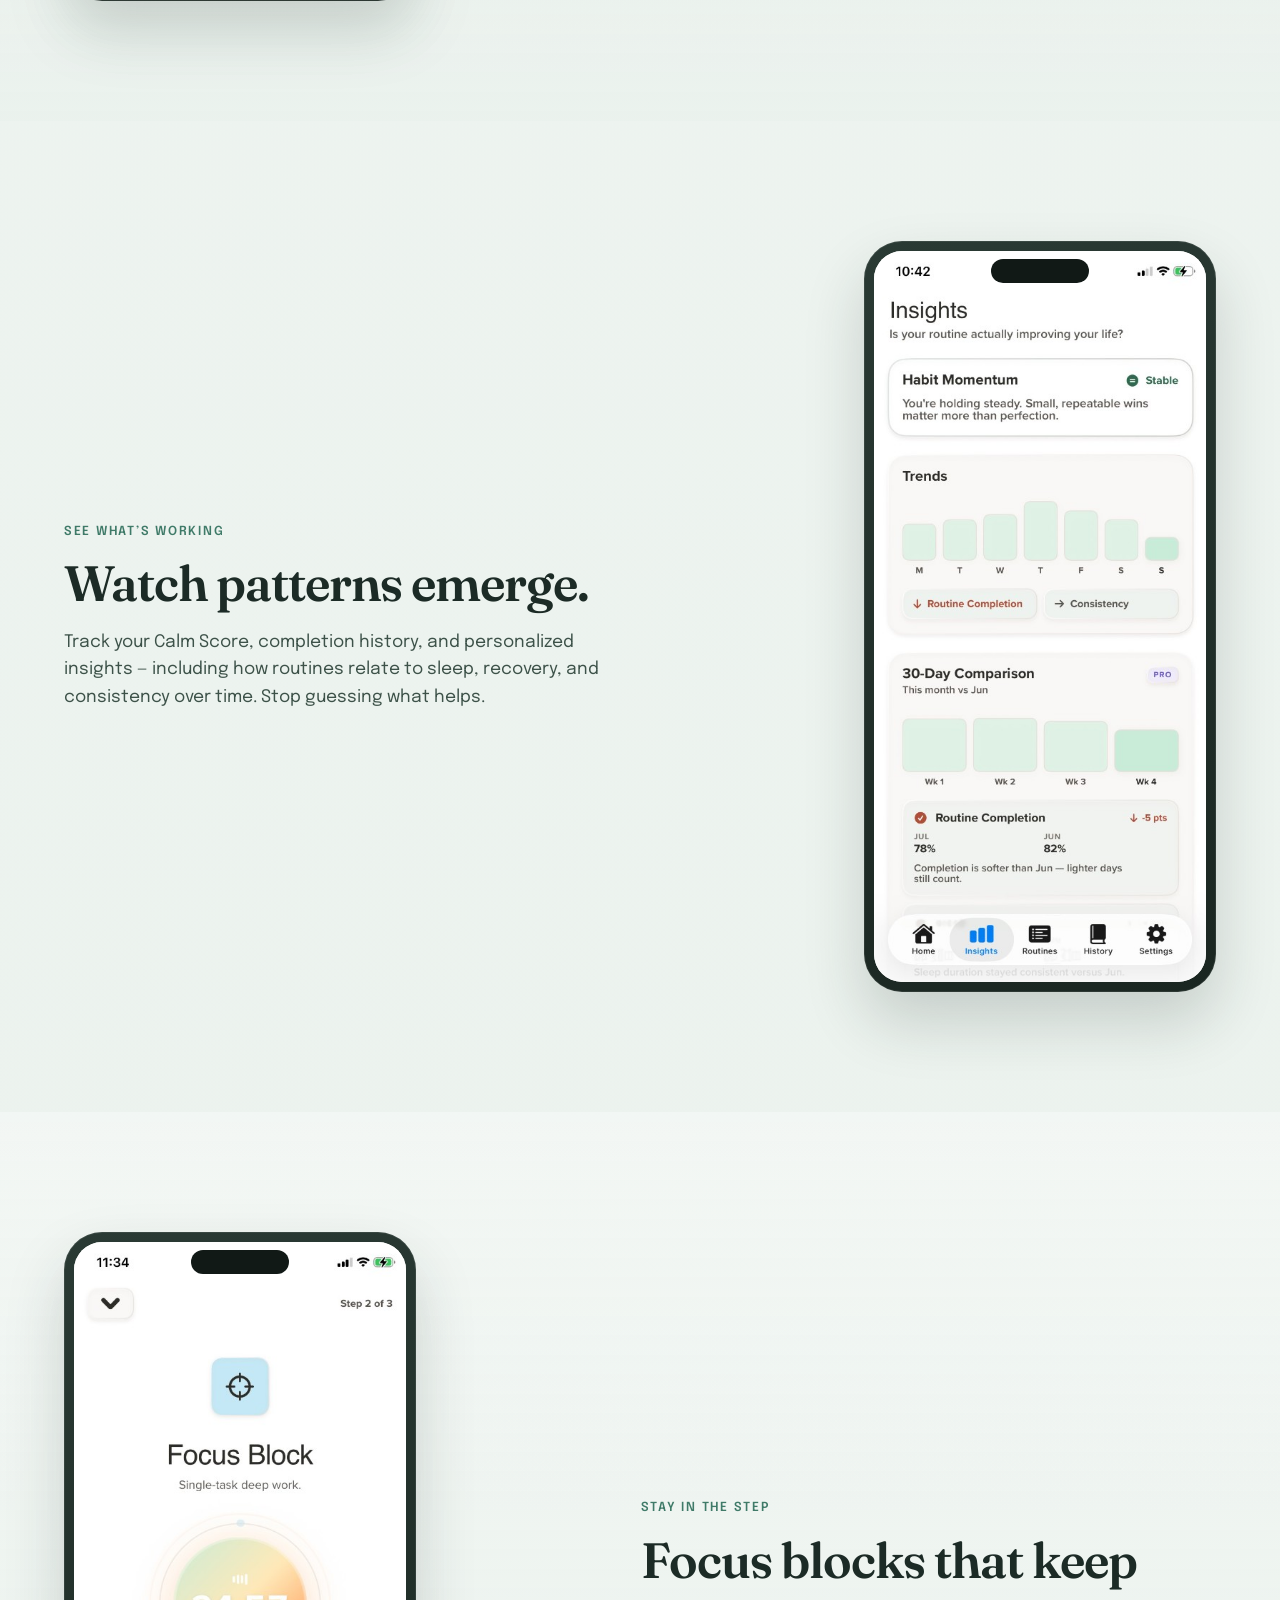
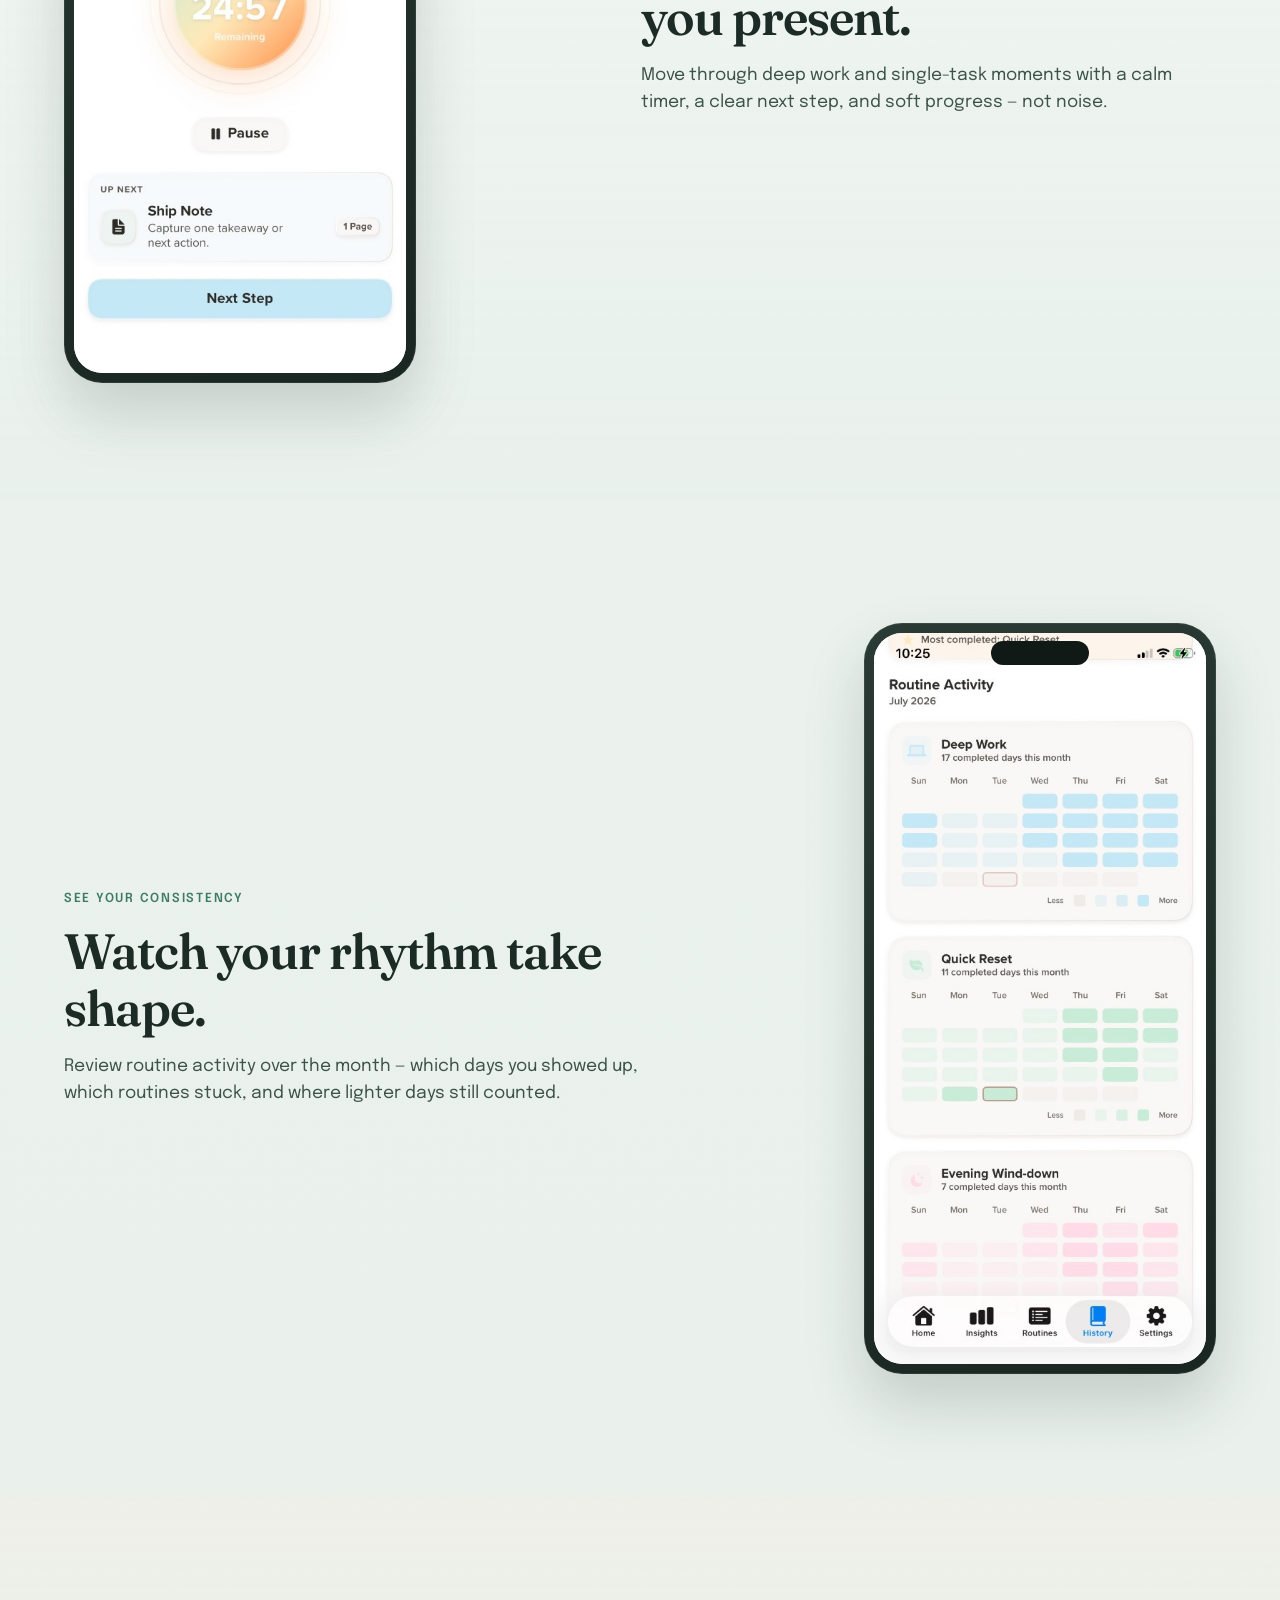
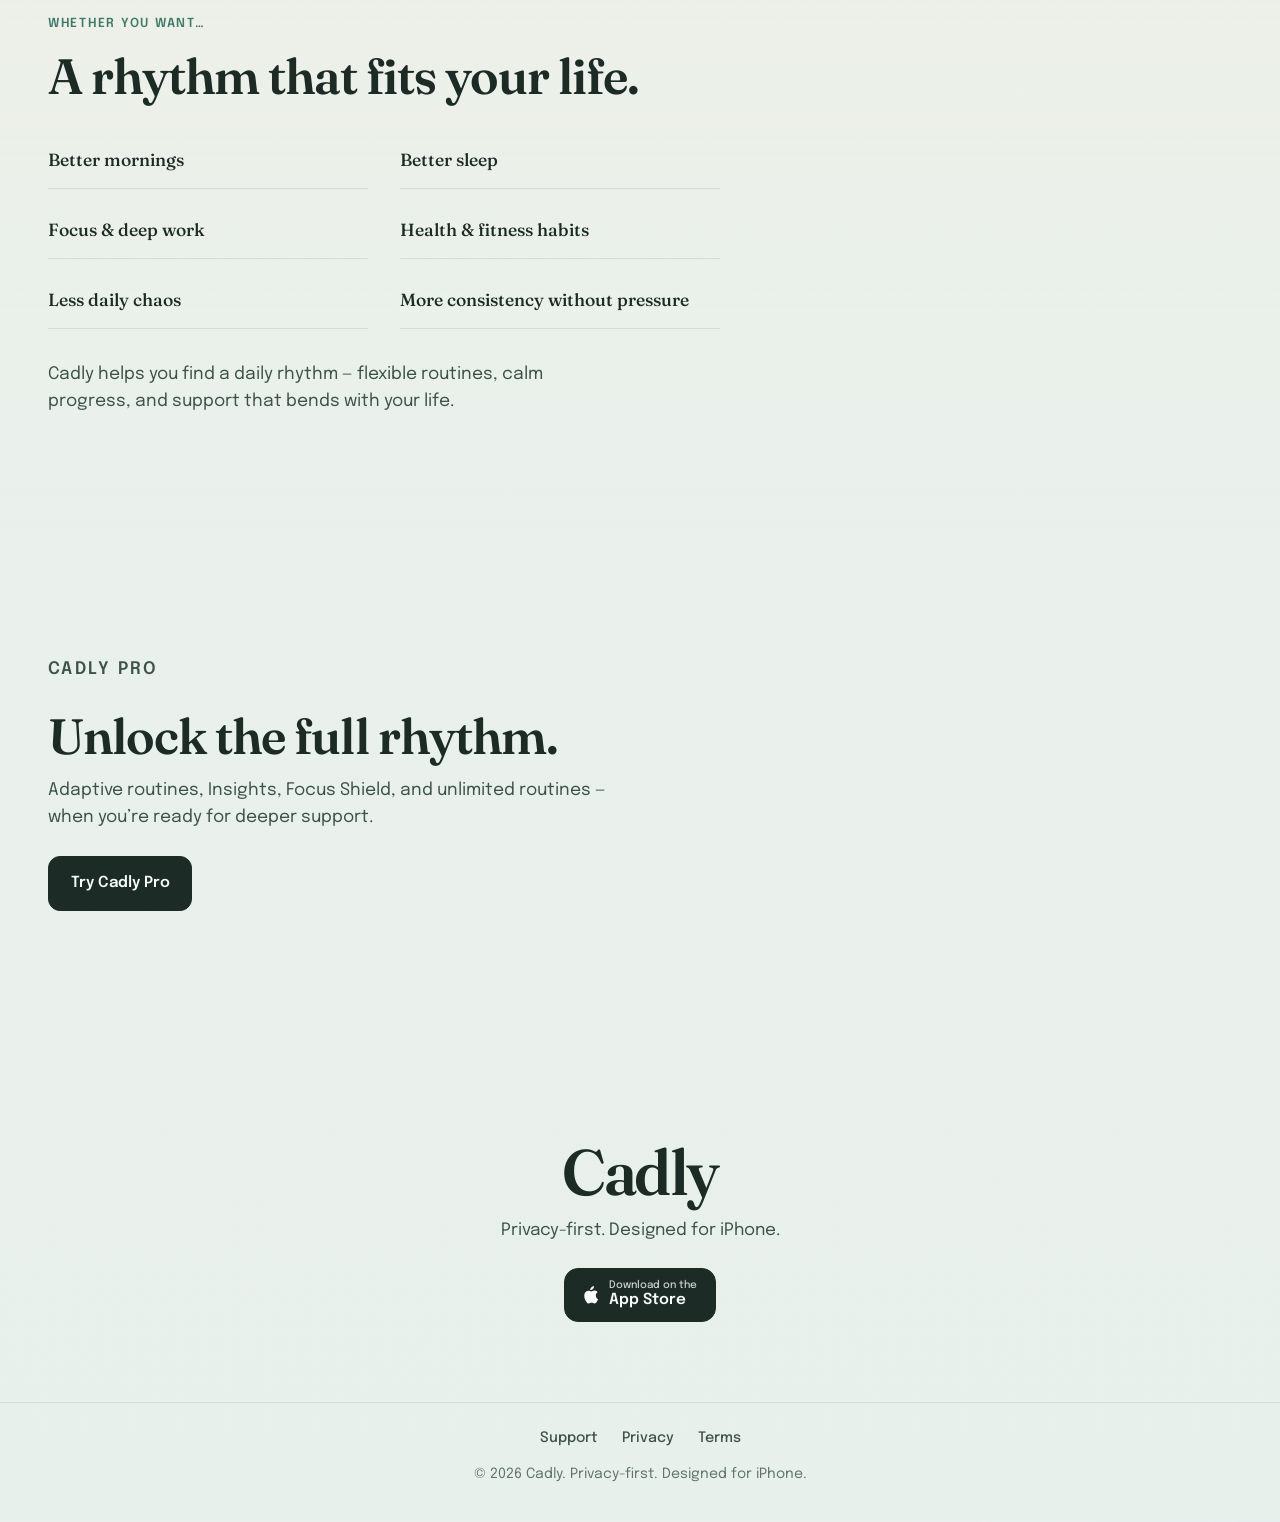
==== commit fafe1449: "Update index" ====
--- a/index.html
+++ b/index.html
@@ -45,60 +45,67 @@
         </div>
       </div>
 
-      <div class="hero-visual" aria-hidden="true">
-        <div class="phone">
-          <div class="phone-notch"></div>
-          <div class="phone-screen">
-            <div class="app-status">
-              <span>9:41</span>
-              <span class="app-status-right"></span>
-            </div>
-            <p class="app-label">Morning</p>
-            <h2 class="app-title">Ease into the day</h2>
-            <div class="progress-track">
-              <div class="progress-fill"></div>
-            </div>
-            <p class="progress-meta"><span class="step-count">2</span> of 5 · calm pace</p>
-            <ul class="steps">
-              <li class="done"><span class="check"></span>Drink water</li>
-              <li class="done"><span class="check"></span>Open curtains</li>
-              <li class="active"><span class="pulse"></span>5-minute stretch</li>
-              <li><span class="dot"></span>Write three lines</li>
-              <li><span class="dot"></span>Light breakfast</li>
-            </ul>
-          </div>
+      <div class="hero-visual">
+        <div class="phone phone-hero">
+          <div class="phone-notch" aria-hidden="true"></div>
+          <img
+            class="phone-shot"
+            src="images/home.png"
+            alt="Cadly home screen showing recovery, Calm Score, and today’s routines"
+            width="1170"
+            height="2532"
+          />
         </div>
       </div>
     </section>
 
     <section class="feature" id="adapt">
-      <div class="feature-inner reveal">
-        <p class="section-kicker">Built for real days</p>
-        <h2>Life changes. Cadly adapts with you.</h2>
-        <p>
-          When sleep, energy, or your schedule shifts, Cadly can suggest gentle adjustments — shorter steps, lighter days, smarter timing — and only applies them when you say yes.
-        </p>
-      </div>
-      <div class="adapt-visual reveal" aria-hidden="true">
-        <div class="adapt-row from">
-          <span>Full morning</span>
-          <strong>5 steps · 22 min</strong>
-        </div>
-        <div class="adapt-arrow">suggests</div>
-        <div class="adapt-row to">
-          <span>Lighter morning</span>
-          <strong>3 steps · 12 min</strong>
+      <div class="feature-split">
+        <div class="feature-inner reveal">
+          <p class="section-kicker">Built for real days</p>
+          <h2>Life changes. Cadly adapts with you.</h2>
+          <p>
+            When sleep, energy, or your schedule shifts, Cadly can suggest gentle adjustments — shorter steps, lighter days, smarter timing — and only applies them when you say yes.
+          </p>
+        </div>
+        <div class="feature-shot reveal">
+          <div class="phone">
+            <div class="phone-notch" aria-hidden="true"></div>
+            <img
+              class="phone-shot"
+              src="images/adapt.png"
+              alt="Cadly suggesting an adjusted routine based on last night’s sleep"
+              width="1170"
+              height="2532"
+              loading="lazy"
+            />
+          </div>
         </div>
       </div>
     </section>
 
     <section class="feature feature-alt" id="pace">
-      <div class="feature-inner reveal">
-        <p class="section-kicker">Stay with one step at a time</p>
-        <h2>Progress that doesn’t guilt you.</h2>
-        <p>
-          Run routines with clear steps, soft cues, and progress that doesn’t punish a missed day. Consistency means coming back — not never slipping.
-        </p>
+      <div class="feature-split feature-split-reverse">
+        <div class="feature-inner reveal">
+          <p class="section-kicker">Stay with one step at a time</p>
+          <h2>Progress that doesn’t guilt you.</h2>
+          <p>
+            Run routines with clear steps, soft cues, and progress that doesn’t punish a missed day. Consistency means coming back — not never slipping.
+          </p>
+        </div>
+        <div class="feature-shot reveal">
+          <div class="phone">
+            <div class="phone-notch" aria-hidden="true"></div>
+            <img
+              class="phone-shot"
+              src="images/routine.png"
+              alt="Morning Routine screen with steps like Drink Water, Workout, and Stretch"
+              width="1170"
+              height="2532"
+              loading="lazy"
+            />
+          </div>
+        </div>
       </div>
     </section>
 
@@ -111,91 +118,118 @@
             Focus Shield uses Screen Time to temporarily block distracting apps so you can finish what you started.
           </p>
         </div>
-        <div class="shield-visual reveal" aria-hidden="true">
-          <div class="shield-ring">
-            <div class="shield-core">
-              <span>Focus</span>
-              <strong>On</strong>
-            </div>
-          </div>
-          <ul class="blocked-apps">
-            <li>Social</li>
-            <li>Messages</li>
-            <li>News</li>
-          </ul>
+        <div class="feature-shot reveal">
+          <div class="phone">
+            <div class="phone-notch" aria-hidden="true"></div>
+            <img
+              class="phone-shot"
+              src="images/shield.png"
+              alt="Focus Shield screen pausing Reddit while a Quick Reset routine is active"
+              width="1170"
+              height="2532"
+              loading="lazy"
+            />
+          </div>
         </div>
       </div>
     </section>
 
     <section class="feature feature-alt" id="health">
-      <div class="feature-inner reveal">
-        <p class="section-kicker">Apple Health, made useful</p>
-        <h2>Routines that match your energy.</h2>
-        <p>
-          Connect Apple Health so Cadly can factor in sleep and recovery, suggest routines that fit how you feel, and auto-complete steps from walks, distance, calories, and exercise minutes. Your health data stays private on your device.
-        </p>
-      </div>
-      <div class="health-strip reveal" aria-hidden="true">
-        <div><span>Sleep</span><strong>7h 12m</strong></div>
-        <div><span>Recovery</span><strong>Good</strong></div>
-        <div><span>Walk</span><strong>2.4 mi</strong></div>
-        <div><span>Move</span><strong>28 min</strong></div>
+      <div class="feature-split feature-split-reverse">
+        <div class="feature-inner reveal">
+          <p class="section-kicker">Apple Health, made useful</p>
+          <h2>Routines that match your energy.</h2>
+          <p>
+            Connect Apple Health so Cadly can factor in sleep and recovery, suggest routines that fit how you feel, and auto-complete steps from walks, distance, calories, and exercise minutes. Your health data stays private on your device.
+          </p>
+        </div>
+        <div class="feature-shot reveal">
+          <div class="phone">
+            <div class="phone-notch" aria-hidden="true"></div>
+            <img
+              class="phone-shot"
+              src="images/home.png"
+              alt="Cadly home with Recovery guidance and Calm Score from your day"
+              width="1170"
+              height="2532"
+              loading="lazy"
+            />
+          </div>
+        </div>
       </div>
     </section>
 
     <section class="feature" id="insights">
-      <div class="feature-inner reveal">
-        <p class="section-kicker">See what’s working</p>
-        <h2>Watch patterns emerge.</h2>
-        <p>
-          Track your Calm Score, completion history, and personalized insights — including how routines relate to sleep, recovery, and consistency over time. Stop guessing what helps.
-        </p>
-      </div>
-      <div class="calm-visual reveal" aria-hidden="true">
-        <div class="calm-score">
-          <span>Calm Score</span>
-          <strong class="score-num">82</strong>
-        </div>
-        <svg class="calm-chart" viewBox="0 0 320 96" role="img">
-          <path class="chart-line" d="M0,70 C40,68 60,40 100,48 C140,56 160,20 200,28 C240,36 260,50 320,18" />
-          <circle class="chart-dot" cx="320" cy="18" r="5" />
-        </svg>
+      <div class="feature-split">
+        <div class="feature-inner reveal">
+          <p class="section-kicker">See what’s working</p>
+          <h2>Watch patterns emerge.</h2>
+          <p>
+            Track your Calm Score, completion history, and personalized insights — including how routines relate to sleep, recovery, and consistency over time. Stop guessing what helps.
+          </p>
+        </div>
+        <div class="feature-shot reveal">
+          <div class="phone">
+            <div class="phone-notch" aria-hidden="true"></div>
+            <img
+              class="phone-shot"
+              src="images/insights.png"
+              alt="Insights screen with habit momentum, trends, and 30-day comparison"
+              width="1170"
+              height="2532"
+              loading="lazy"
+            />
+          </div>
+        </div>
       </div>
     </section>
 
     <section class="feature feature-alt" id="reminders">
-      <div class="feature-split">
-        <div class="feature-inner reveal">
-          <p class="section-kicker">Gentle reminders</p>
-          <h2>A quiet heads-up — not noise.</h2>
-          <p>
-            Get a soft nudge before a scheduled routine starts, so you can begin on time without spammy notifications.
-          </p>
-        </div>
-        <div class="nudge reveal" aria-hidden="true">
-          <p class="nudge-app">Cadly</p>
-          <p class="nudge-text">Evening wind-down starts in 10 minutes.</p>
+      <div class="feature-split feature-split-reverse">
+        <div class="feature-inner reveal">
+          <p class="section-kicker">Stay in the step</p>
+          <h2>Focus blocks that keep you present.</h2>
+          <p>
+            Move through deep work and single-task moments with a calm timer, a clear next step, and soft progress — not noise.
+          </p>
+        </div>
+        <div class="feature-shot reveal">
+          <div class="phone">
+            <div class="phone-notch" aria-hidden="true"></div>
+            <img
+              class="phone-shot"
+              src="images/focus.png"
+              alt="Focus Block timer showing time remaining and the next step"
+              width="1170"
+              height="2532"
+              loading="lazy"
+            />
+          </div>
         </div>
       </div>
     </section>
 
     <section class="feature" id="widgets">
-      <div class="feature-inner reveal">
-        <p class="section-kicker">Home Screen &amp; Live Activities</p>
-        <h2>Stay in the flow from your Lock Screen.</h2>
-        <p>
-          Start or continue a routine from your Home Screen, keep an eye on progress, and stay with Live Activities as you move through your day.
-        </p>
-      </div>
-      <div class="widget-row reveal" aria-hidden="true">
-        <div class="widget">
-          <span>Morning</span>
-          <strong>Continue</strong>
-          <div class="widget-bar"><i></i></div>
-        </div>
-        <div class="live-activity">
-          <span>Focus · Step 3 of 4</span>
-          <strong>Deep work block</strong>
+      <div class="feature-split">
+        <div class="feature-inner reveal">
+          <p class="section-kicker">See your consistency</p>
+          <h2>Watch your rhythm take shape.</h2>
+          <p>
+            Review routine activity over the month — which days you showed up, which routines stuck, and where lighter days still counted.
+          </p>
+        </div>
+        <div class="feature-shot reveal">
+          <div class="phone">
+            <div class="phone-notch" aria-hidden="true"></div>
+            <img
+              class="phone-shot"
+              src="images/history.png"
+              alt="Routine Activity history with monthly completion heatmaps"
+              width="1170"
+              height="2532"
+              loading="lazy"
+            />
+          </div>
         </div>
       </div>
     </section>
@@ -247,6 +281,11 @@
   </main>
 
   <footer class="site-footer">
+    <nav class="footer-nav" aria-label="Legal">
+      <a href="support.html">Support</a>
+      <a href="privacy.html">Privacy</a>
+      <a href="terms.html">Terms</a>
+    </nav>
     <p>© <span id="year"></span> Cadly. Privacy-first. Designed for iPhone.</p>
   </footer>
 
--- a/styles.css
+++ b/styles.css
@@ -224,8 +224,17 @@
 
 @media (min-width: 960px) {
   .hero {
+    grid-template-columns: minmax(0, 1.05fr) minmax(0, 0.95fr);
     align-items: center;
-    padding-right: 0;
+    column-gap: clamp(1rem, 3vw, 3rem);
+    padding-inline: clamp(1.5rem, 5vw, 5rem);
+    overflow: visible;
+  }
+}
+
+@media (min-width: 1400px) {
+  .hero {
+    padding-inline: max(5rem, calc((100vw - 78rem) / 2 + 2rem));
   }
 }
 
@@ -234,6 +243,13 @@
   inset: 0;
   pointer-events: none;
   z-index: 0;
+}
+
+@media (min-width: 960px) {
+  .hero-atmosphere {
+    grid-column: 1 / -1;
+    grid-row: 1;
+  }
 }
 
 .orb {
@@ -301,7 +317,10 @@
 
 @media (min-width: 960px) {
   .hero-copy {
-    padding-bottom: 1rem;
+    grid-column: 1;
+    grid-row: 1;
+    padding-bottom: 0;
+    width: 100%;
   }
 }
 
@@ -358,21 +377,14 @@
 
 @media (min-width: 960px) {
   .hero-visual {
-    position: absolute;
-    inset: 0 0 0 48%;
+    grid-column: 2;
+    grid-row: 1;
     margin: 0;
     align-items: center;
     justify-content: flex-end;
+    align-self: center;
     pointer-events: none;
-  }
-
-  .hero-visual::before {
-    content: "";
-    position: absolute;
-    inset: 0 auto 0 0;
-    width: 28%;
-    background: linear-gradient(90deg, rgba(247, 250, 248, 0.85), transparent);
-    z-index: 1;
+    min-width: 0;
   }
 }
 
@@ -381,7 +393,6 @@
   width: min(100%, 300px);
   aspect-ratio: 9 / 19.2;
   border-radius: 38px;
-  padding: 10px;
   background: linear-gradient(160deg, #2a3a34 0%, #1a2621 100%);
   box-shadow:
     0 30px 60px rgba(28, 43, 38, 0.18),
@@ -389,18 +400,29 @@
   animation: phone-rise 1.1s var(--ease) both;
 }
 
+.phone-shot {
+  position: absolute;
+  inset: 10px;
+  display: block;
+  width: calc(100% - 20px);
+  height: calc(100% - 20px);
+  object-fit: cover;
+  object-position: top center;
+  border-radius: 28px;
+  background: #f4f8f5;
+}
+
 @media (min-width: 960px) {
   .phone {
-    width: min(46vw, 380px);
-    margin-right: -4vw;
-    transform-origin: center right;
+    /* Cap by column width and viewport height so it never clips on large/short screens */
+    width: min(100%, 22.5rem, calc((100svh - var(--header-h) - 5rem) * 9 / 19.2));
+    margin-right: 0;
   }
 }
 
 @media (min-width: 1200px) {
-  .phone {
-    width: min(42vw, 420px);
-    margin-right: -2vw;
+  .phone-hero {
+    width: min(100%, 24rem, calc((100svh - var(--header-h) - 5rem) * 9 / 19.2));
   }
 }
 
@@ -425,153 +447,38 @@
   border-radius: 20px;
   background: #111916;
   z-index: 2;
-}
-
-.phone-screen {
-  height: 100%;
-  border-radius: 30px;
-  padding: 2.6rem 1.15rem 1.25rem;
-  background:
-    linear-gradient(180deg, #f4f8f5 0%, #e7f0ea 55%, #dfeae4 100%);
-  overflow: hidden;
-}
-
-.app-status {
+  pointer-events: none;
+}
+
+.feature-shot {
   display: flex;
-  justify-content: space-between;
-  font-size: 0.72rem;
-  font-weight: 600;
-  margin-bottom: 1.4rem;
-  opacity: 0.7;
-}
-
-.app-status-right {
-  width: 52px;
-  height: 8px;
-  border-radius: 999px;
-  background: rgba(28, 43, 38, 0.2);
-  align-self: center;
-}
-
-.app-label {
-  margin: 0;
-  font-size: 0.75rem;
-  font-weight: 600;
-  letter-spacing: 0.08em;
-  text-transform: uppercase;
-  color: var(--sage);
-}
-
-.app-title {
-  font-size: 1.45rem;
-  margin-bottom: 1rem;
-}
-
-.progress-track {
-  height: 6px;
-  border-radius: 999px;
-  background: rgba(28, 43, 38, 0.1);
-  overflow: hidden;
-  margin-bottom: 0.45rem;
-}
-
-.progress-fill {
-  width: 40%;
-  height: 100%;
-  border-radius: inherit;
-  background: linear-gradient(90deg, var(--sage), #5fa88f);
-  animation: fill-progress 2.4s var(--ease) 0.6s both;
-}
-
-@keyframes fill-progress {
-  from {
-    width: 0%;
-  }
-  to {
-    width: 40%;
-  }
-}
-
-.progress-meta {
-  font-size: 0.78rem;
-  color: var(--muted);
-  margin-bottom: 1.25rem;
-}
-
-.steps {
-  display: grid;
-  gap: 0.65rem;
-}
-
-.steps li {
-  display: flex;
-  align-items: center;
-  gap: 0.7rem;
-  padding: 0.7rem 0.8rem;
-  border-radius: 12px;
-  font-size: 0.88rem;
-  background: rgba(255, 255, 255, 0.45);
-  color: var(--ink-soft);
-}
-
-.steps li.done {
-  color: var(--muted);
-  text-decoration: line-through;
-  text-decoration-color: rgba(95, 116, 106, 0.45);
-}
-
-.steps li.active {
-  background: rgba(255, 255, 255, 0.85);
-  color: var(--ink);
-  font-weight: 600;
-  box-shadow: 0 8px 20px rgba(28, 43, 38, 0.06);
-}
-
-.check,
-.dot,
-.pulse {
-  width: 16px;
-  height: 16px;
-  border-radius: 50%;
-  flex-shrink: 0;
-}
-
-.check {
-  background: var(--sage);
-  position: relative;
-}
-
-.check::after {
-  content: "";
-  position: absolute;
-  left: 5px;
-  top: 3px;
-  width: 4px;
-  height: 7px;
-  border: solid #fff;
-  border-width: 0 1.5px 1.5px 0;
-  transform: rotate(45deg);
-}
-
-.dot {
-  border: 1.5px solid rgba(28, 43, 38, 0.25);
-}
-
-.pulse {
-  background: var(--sage);
-  box-shadow: 0 0 0 0 rgba(63, 122, 104, 0.45);
-  animation: pulse 2s ease-out infinite;
-}
-
-@keyframes pulse {
-  0% {
-    box-shadow: 0 0 0 0 rgba(63, 122, 104, 0.4);
-  }
-  70% {
-    box-shadow: 0 0 0 10px rgba(63, 122, 104, 0);
-  }
-  100% {
-    box-shadow: 0 0 0 0 rgba(63, 122, 104, 0);
+  justify-content: center;
+  margin-top: 0.5rem;
+}
+
+.feature-shot .phone {
+  width: min(100%, 260px);
+  animation: none;
+}
+
+@media (min-width: 860px) {
+  .feature-shot {
+    margin-top: 0;
+    justify-content: flex-end;
+  }
+
+  .feature-split-reverse .feature-shot {
+    justify-content: flex-start;
+  }
+
+  .feature-shot .phone {
+    width: min(100%, 20rem);
+  }
+}
+
+@media (min-width: 1200px) {
+  .feature-shot .phone {
+    width: min(100%, 22rem);
   }
 }
 
@@ -612,315 +519,27 @@
   display: grid;
   gap: 2.5rem;
   align-items: center;
+  max-width: 72rem;
+  margin-inline: auto;
 }
 
 @media (min-width: 860px) {
   .feature-split {
-    grid-template-columns: 1.1fr 0.9fr;
-    gap: 4rem;
-  }
-}
-
-/* Adapt visual */
-.adapt-visual {
-  margin-top: 2.5rem;
-  max-width: 28rem;
-  display: grid;
-  gap: 0.85rem;
-}
-
-.adapt-row {
-  display: flex;
-  justify-content: space-between;
-  align-items: baseline;
-  gap: 1rem;
-  padding: 1rem 0;
-  border-bottom: 1px solid var(--line);
-}
-
-.adapt-row span {
-  color: var(--muted);
-  font-size: 0.92rem;
-}
-
-.adapt-row strong {
-  font-family: var(--font-display);
-  font-size: 1.15rem;
-  font-weight: 600;
-}
-
-.adapt-row.to strong {
-  color: var(--sage-deep);
-}
-
-.adapt-arrow {
-  font-size: 0.78rem;
-  font-weight: 600;
-  letter-spacing: 0.1em;
-  text-transform: uppercase;
-  color: var(--sage);
-  padding-left: 0.1rem;
-}
-
-/* Focus shield */
-.shield-visual {
-  display: grid;
-  justify-items: center;
-  gap: 1.5rem;
-}
-
-.shield-ring {
-  width: min(100%, 220px);
-  aspect-ratio: 1;
-  border-radius: 50%;
-  display: grid;
-  place-items: center;
-  background:
-    radial-gradient(circle at 50% 45%, rgba(255, 255, 255, 0.7), transparent 55%),
-    conic-gradient(from 210deg, var(--sage-soft), #b7d4c8, var(--sky), var(--sage-soft));
-  animation: spin-slow 18s linear infinite;
-}
-
-@keyframes spin-slow {
-  to {
-    transform: rotate(360deg);
-  }
-}
-
-.shield-core {
-  width: 68%;
-  aspect-ratio: 1;
-  border-radius: 50%;
-  display: grid;
-  place-content: center;
-  text-align: center;
-  background: rgba(247, 250, 248, 0.95);
-  animation: spin-slow 18s linear infinite reverse;
-}
-
-.shield-core span {
-  font-size: 0.75rem;
-  letter-spacing: 0.12em;
-  text-transform: uppercase;
-  color: var(--muted);
-}
-
-.shield-core strong {
-  font-family: var(--font-display);
-  font-size: 1.8rem;
-  color: var(--sage-deep);
-}
-
-.blocked-apps {
-  display: flex;
-  flex-wrap: wrap;
-  justify-content: center;
-  gap: 0.65rem 1.25rem;
-  color: var(--muted);
-  font-size: 0.9rem;
-}
-
-.blocked-apps li {
-  position: relative;
-  padding-left: 1rem;
-}
-
-.blocked-apps li::before {
-  content: "";
-  position: absolute;
-  left: 0;
-  top: 0.55em;
-  width: 6px;
-  height: 6px;
-  border-radius: 50%;
-  background: rgba(28, 43, 38, 0.25);
-}
-
-/* Health */
-.health-strip {
-  margin-top: 2.5rem;
-  display: grid;
-  grid-template-columns: repeat(2, minmax(0, 1fr));
-  gap: 1.25rem 1.5rem;
-  max-width: 36rem;
-}
-
-@media (min-width: 640px) {
-  .health-strip {
-    grid-template-columns: repeat(4, minmax(0, 1fr));
-  }
-}
-
-.health-strip div {
-  padding-top: 0.85rem;
-  border-top: 1px solid var(--line);
-}
-
-.health-strip span {
-  display: block;
-  font-size: 0.78rem;
-  letter-spacing: 0.08em;
-  text-transform: uppercase;
-  color: var(--muted);
-  margin-bottom: 0.35rem;
-}
-
-.health-strip strong {
-  font-family: var(--font-display);
-  font-size: 1.35rem;
-  font-weight: 600;
-}
-
-/* Insights */
-.calm-visual {
-  margin-top: 2.5rem;
-  max-width: 36rem;
-}
-
-.calm-score {
-  display: flex;
-  align-items: baseline;
-  justify-content: space-between;
-  gap: 1rem;
-  margin-bottom: 1rem;
-}
-
-.calm-score span {
-  font-size: 0.85rem;
-  font-weight: 600;
-  letter-spacing: 0.08em;
-  text-transform: uppercase;
-  color: var(--muted);
-}
-
-.score-num {
-  font-family: var(--font-display);
-  font-size: clamp(3rem, 8vw, 4.5rem);
-  font-weight: 600;
-  letter-spacing: -0.04em;
-  color: var(--sage-deep);
-  line-height: 1;
-}
-
-.calm-chart {
-  width: 100%;
-  height: auto;
-  overflow: visible;
-}
-
-.chart-line {
-  fill: none;
-  stroke: var(--sage);
-  stroke-width: 2.5;
-  stroke-linecap: round;
-  stroke-dasharray: 420;
-  stroke-dashoffset: 420;
-}
-
-.chart-dot {
-  fill: var(--sage-deep);
-  opacity: 0;
-}
-
-.calm-visual.is-inview .chart-line {
-  animation: draw-line 1.6s var(--ease) forwards;
-}
-
-.calm-visual.is-inview .chart-dot {
-  animation: fade-dot 0.4s ease 1.35s forwards;
-}
-
-@keyframes draw-line {
-  to {
-    stroke-dashoffset: 0;
-  }
-}
-
-@keyframes fade-dot {
-  to {
-    opacity: 1;
-  }
-}
-
-/* Nudge */
-.nudge {
-  max-width: 24rem;
-  padding: 1.1rem 0;
-  border-top: 1px solid var(--line);
-  border-bottom: 1px solid var(--line);
-}
-
-.nudge-app {
-  margin: 0 0 0.35rem;
-  font-size: 0.78rem;
-  font-weight: 700;
-  letter-spacing: 0.08em;
-  text-transform: uppercase;
-  color: var(--sage);
-}
-
-.nudge-text {
-  margin: 0;
-  color: var(--ink-soft);
-  font-family: var(--font-display);
-  font-size: 1.2rem;
-  font-weight: 500;
-  line-height: 1.35;
-}
-
-/* Widgets */
-.widget-row {
-  margin-top: 2.5rem;
-  display: grid;
-  gap: 1.5rem;
-  max-width: 36rem;
-}
-
-@media (min-width: 640px) {
-  .widget-row {
-    grid-template-columns: 0.9fr 1.1fr;
-    gap: 2.5rem;
-    align-items: end;
-  }
-}
-
-.widget,
-.live-activity {
-  padding: 0.85rem 0 0;
-  border-top: 1px solid var(--line);
-}
-
-.widget span,
-.live-activity span {
-  display: block;
-  font-size: 0.78rem;
-  letter-spacing: 0.08em;
-  text-transform: uppercase;
-  color: var(--muted);
-  margin-bottom: 0.4rem;
-}
-
-.widget strong,
-.live-activity strong {
-  font-family: var(--font-display);
-  font-size: 1.35rem;
-  font-weight: 600;
-}
-
-.widget-bar {
-  margin-top: 1rem;
-  height: 4px;
-  border-radius: 999px;
-  background: rgba(28, 43, 38, 0.1);
-  overflow: hidden;
-}
-
-.widget-bar i {
-  display: block;
-  width: 55%;
-  height: 100%;
-  background: var(--sage);
-  border-radius: inherit;
+    grid-template-columns: 1.05fr 0.95fr;
+    gap: 3.5rem;
+  }
+
+  .feature-split-reverse {
+    grid-template-columns: 0.95fr 1.05fr;
+  }
+
+  .feature-split-reverse .feature-inner {
+    order: 2;
+  }
+
+  .feature-split-reverse .feature-shot {
+    order: 1;
+  }
 }
 
 /* For you */
@@ -1026,6 +645,168 @@
   margin: 0;
 }
 
+.footer-nav {
+  display: flex;
+  flex-wrap: wrap;
+  justify-content: center;
+  gap: 0.35rem 1.5rem;
+  margin-bottom: 0.85rem;
+}
+
+.footer-nav a {
+  color: var(--ink-soft);
+  font-size: 0.9rem;
+  font-weight: 500;
+  transition: color 0.25s var(--ease);
+}
+
+.footer-nav a:hover,
+.footer-nav a:focus-visible {
+  color: var(--sage-deep);
+}
+
+/* Subpages (support, privacy, terms) */
+.page-main {
+  padding: clamp(2.5rem, 6vw, 4.5rem) clamp(1.25rem, 4vw, 3rem) clamp(3.5rem, 8vw, 6rem);
+}
+
+.page-hero {
+  max-width: 40rem;
+  margin-bottom: clamp(2.5rem, 6vw, 3.5rem);
+}
+
+.page-hero h1 {
+  font-size: clamp(2.4rem, 6vw, 3.6rem);
+  margin-bottom: 0.85rem;
+}
+
+.page-hero .lede {
+  margin-bottom: 0;
+}
+
+.page-content {
+  max-width: 40rem;
+}
+
+.page-content h2 {
+  font-size: clamp(1.35rem, 3vw, 1.7rem);
+  margin: 2.25rem 0 0.75rem;
+  padding-top: 2rem;
+  border-top: 1px solid var(--line);
+}
+
+.page-content h2:first-child {
+  margin-top: 0;
+  padding-top: 0;
+  border-top: none;
+}
+
+.page-content p,
+.page-content li {
+  color: var(--ink-soft);
+}
+
+.page-content p {
+  margin-bottom: 1rem;
+}
+
+.page-content ul {
+  list-style: disc;
+  padding-left: 1.25rem;
+  margin: 0 0 1rem;
+}
+
+.page-content li {
+  margin-bottom: 0.45rem;
+  line-height: 1.65;
+}
+
+.page-content a {
+  color: var(--sage-deep);
+  text-decoration: underline;
+  text-underline-offset: 0.18em;
+  text-decoration-color: rgba(47, 95, 80, 0.35);
+  transition: text-decoration-color 0.25s var(--ease);
+}
+
+.page-content a:hover,
+.page-content a:focus-visible {
+  text-decoration-color: var(--sage-deep);
+}
+
+.page-meta {
+  margin-top: 2.5rem;
+  padding-top: 1.5rem;
+  border-top: 1px solid var(--line);
+  font-size: 0.9rem;
+  color: var(--muted);
+}
+
+.page-meta p {
+  margin: 0;
+  color: var(--muted);
+}
+
+.support-actions {
+  margin-top: 1.75rem;
+}
+
+.info-list {
+  margin: 0;
+}
+
+.info-row {
+  display: flex;
+  justify-content: space-between;
+  align-items: baseline;
+  gap: 1rem;
+  padding: 0.95rem 0;
+  border-bottom: 1px solid var(--line);
+}
+
+.info-row:first-child {
+  border-top: 1px solid var(--line);
+}
+
+.info-row dt {
+  color: var(--muted);
+  font-size: 0.92rem;
+}
+
+.info-row dd {
+  margin: 0;
+  font-family: var(--font-display);
+  font-weight: 600;
+  font-size: 1.05rem;
+  text-align: right;
+}
+
+.include-list {
+  margin: 0;
+  padding: 0;
+  list-style: none;
+}
+
+.include-list li {
+  padding: 0.85rem 0;
+  border-bottom: 1px solid var(--line);
+  font-family: var(--font-display);
+  font-size: 1.08rem;
+  font-weight: 500;
+  color: var(--ink);
+}
+
+.support-copy {
+  margin-top: 1.25rem;
+}
+
+.copy-note {
+  margin: 0.85rem 0 0;
+  font-size: 0.88rem;
+  color: var(--muted);
+  min-height: 1.35em;
+}
+
 /* Reveal */
 .reveal {
   opacity: 0;
@@ -1045,13 +826,7 @@
 
   .orb,
   .phone,
-  .progress-fill,
-  .pulse,
-  .shield-ring,
-  .shield-core,
-  .reveal,
-  .chart-line,
-  .chart-dot {
+  .reveal {
     animation: none !important;
     transition: none !important;
   }
@@ -1060,16 +835,4 @@
     opacity: 1;
     transform: none;
   }
-
-  .chart-line {
-    stroke-dashoffset: 0;
-  }
-
-  .chart-dot {
-    opacity: 1;
-  }
-
-  .progress-fill {
-    width: 40%;
-  }
-}
+}
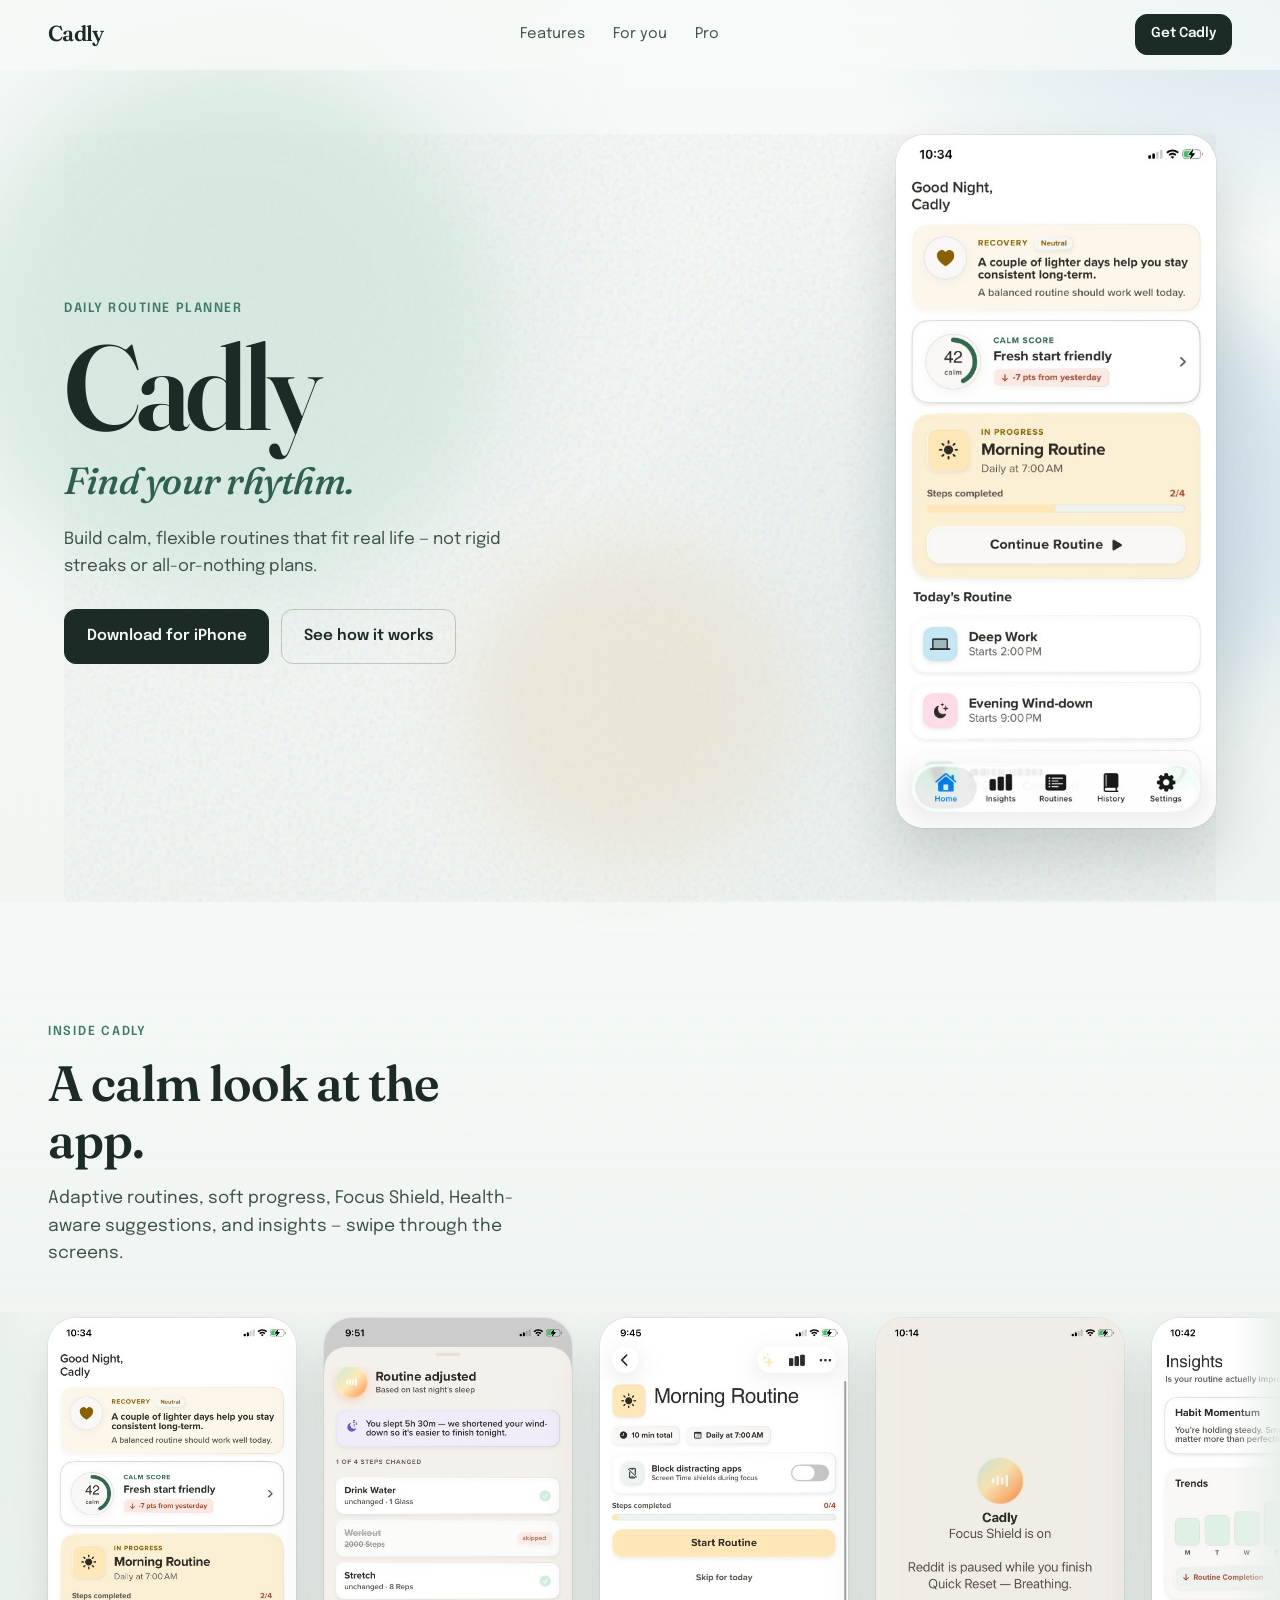
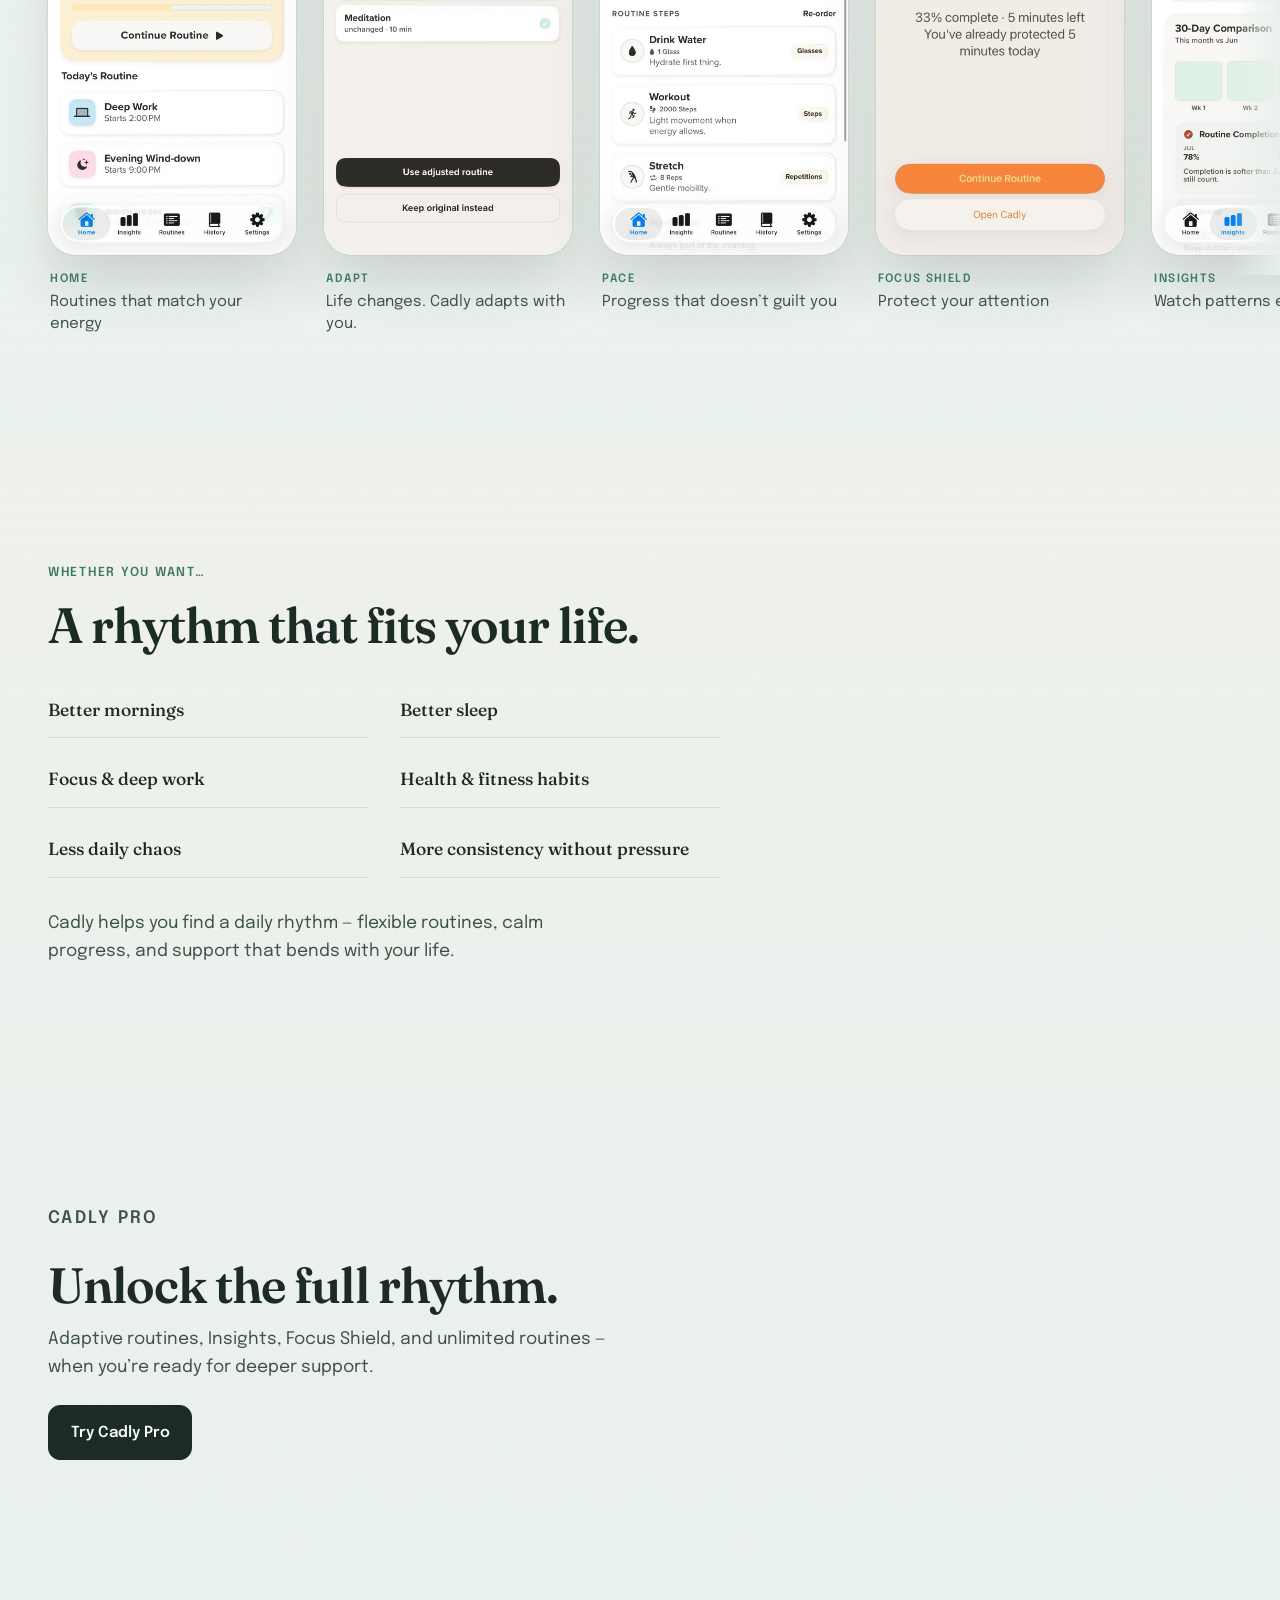
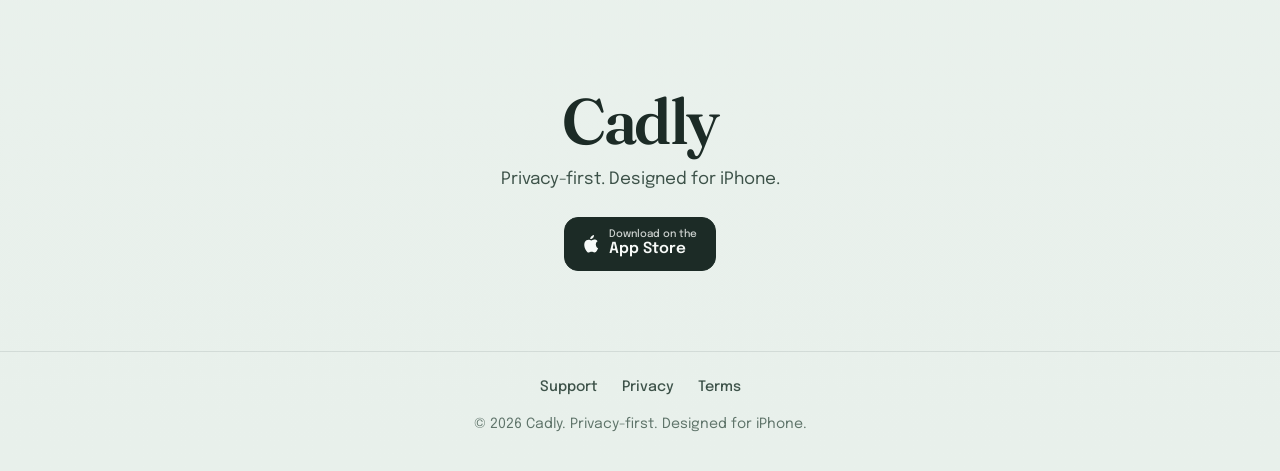
==== commit e6bffd93: "Update landing page" ====
--- a/index.html
+++ b/index.html
@@ -16,7 +16,7 @@
   <header class="site-header">
     <a class="logo" href="#top" aria-label="Cadly home">Cadly</a>
     <nav class="nav" aria-label="Primary">
-      <a href="#adapt">Features</a>
+      <a href="#inside">Features</a>
       <a href="#for-you">For you</a>
       <a href="#pro">Pro</a>
     </nav>
@@ -41,195 +41,136 @@
         </p>
         <div class="cta-row">
           <a class="btn" href="#download">Download for iPhone</a>
-          <a class="btn btn-ghost" href="#adapt">See how it works</a>
+          <a class="btn btn-ghost" href="#inside">See how it works</a>
         </div>
       </div>
 
       <div class="hero-visual">
-        <div class="phone phone-hero">
-          <div class="phone-notch" aria-hidden="true"></div>
-          <img
-            class="phone-shot"
-            src="images/home.png"
-            alt="Cadly home screen showing recovery, Calm Score, and today’s routines"
-            width="1170"
-            height="2532"
-          />
-        </div>
-      </div>
-    </section>
-
-    <section class="feature" id="adapt">
-      <div class="feature-split">
-        <div class="feature-inner reveal">
-          <p class="section-kicker">Built for real days</p>
-          <h2>Life changes. Cadly adapts with you.</h2>
-          <p>
-            When sleep, energy, or your schedule shifts, Cadly can suggest gentle adjustments — shorter steps, lighter days, smarter timing — and only applies them when you say yes.
-          </p>
-        </div>
-        <div class="feature-shot reveal">
-          <div class="phone">
-            <div class="phone-notch" aria-hidden="true"></div>
-            <img
-              class="phone-shot"
+        <img
+          class="app-shot app-shot-hero"
+          src="images/home.png"
+          alt="Cadly home screen showing recovery, Calm Score, and today’s routines"
+          width="473"
+          height="1024"
+        />
+      </div>
+    </section>
+
+    <section class="showcase" id="inside" aria-labelledby="inside-heading">
+      <div class="showcase-intro reveal">
+        <p class="section-kicker">Inside Cadly</p>
+        <h2 id="inside-heading">A calm look at the app.</h2>
+        <p>
+          Adaptive routines, soft progress, Focus Shield, Health-aware suggestions, and insights — swipe through the screens.
+        </p>
+      </div>
+
+      <div class="shot-rail-wrap reveal">
+        <div class="shot-rail" tabindex="0" role="region" aria-label="Cadly app screenshots">
+          <figure class="shot-item">
+            <img
+              class="app-shot"
+              src="images/home.png"
+              alt="Home with recovery guidance and Calm Score"
+              width="473"
+              height="1024"
+              loading="lazy"
+            />
+            <figcaption>
+              <span class="shot-label">Home</span>
+              Routines that match your energy
+            </figcaption>
+          </figure>
+
+          <figure class="shot-item">
+            <img
+              class="app-shot"
               src="images/adapt.png"
               alt="Cadly suggesting an adjusted routine based on last night’s sleep"
-              width="1170"
-              height="2532"
-              loading="lazy"
-            />
-          </div>
-        </div>
-      </div>
-    </section>
-
-    <section class="feature feature-alt" id="pace">
-      <div class="feature-split feature-split-reverse">
-        <div class="feature-inner reveal">
-          <p class="section-kicker">Stay with one step at a time</p>
-          <h2>Progress that doesn’t guilt you.</h2>
-          <p>
-            Run routines with clear steps, soft cues, and progress that doesn’t punish a missed day. Consistency means coming back — not never slipping.
-          </p>
-        </div>
-        <div class="feature-shot reveal">
-          <div class="phone">
-            <div class="phone-notch" aria-hidden="true"></div>
-            <img
-              class="phone-shot"
+              width="473"
+              height="1024"
+              loading="lazy"
+            />
+            <figcaption>
+              <span class="shot-label">Adapt</span>
+              Life changes. Cadly adapts with you.
+            </figcaption>
+          </figure>
+
+          <figure class="shot-item">
+            <img
+              class="app-shot"
               src="images/routine.png"
               alt="Morning Routine screen with steps like Drink Water, Workout, and Stretch"
-              width="1170"
-              height="2532"
-              loading="lazy"
-            />
-          </div>
-        </div>
-      </div>
-    </section>
-
-    <section class="feature" id="focus">
-      <div class="feature-split">
-        <div class="feature-inner reveal">
-          <p class="section-kicker">Focus Shield</p>
-          <h2>Protect your attention while a routine is active.</h2>
-          <p>
-            Focus Shield uses Screen Time to temporarily block distracting apps so you can finish what you started.
-          </p>
-        </div>
-        <div class="feature-shot reveal">
-          <div class="phone">
-            <div class="phone-notch" aria-hidden="true"></div>
-            <img
-              class="phone-shot"
+              width="473"
+              height="1024"
+              loading="lazy"
+            />
+            <figcaption>
+              <span class="shot-label">Pace</span>
+              Progress that doesn’t guilt you
+            </figcaption>
+          </figure>
+
+          <figure class="shot-item">
+            <img
+              class="app-shot"
               src="images/shield.png"
               alt="Focus Shield screen pausing Reddit while a Quick Reset routine is active"
-              width="1170"
-              height="2532"
-              loading="lazy"
-            />
-          </div>
-        </div>
-      </div>
-    </section>
-
-    <section class="feature feature-alt" id="health">
-      <div class="feature-split feature-split-reverse">
-        <div class="feature-inner reveal">
-          <p class="section-kicker">Apple Health, made useful</p>
-          <h2>Routines that match your energy.</h2>
-          <p>
-            Connect Apple Health so Cadly can factor in sleep and recovery, suggest routines that fit how you feel, and auto-complete steps from walks, distance, calories, and exercise minutes. Your health data stays private on your device.
-          </p>
-        </div>
-        <div class="feature-shot reveal">
-          <div class="phone">
-            <div class="phone-notch" aria-hidden="true"></div>
-            <img
-              class="phone-shot"
-              src="images/home.png"
-              alt="Cadly home with Recovery guidance and Calm Score from your day"
-              width="1170"
-              height="2532"
-              loading="lazy"
-            />
-          </div>
-        </div>
-      </div>
-    </section>
-
-    <section class="feature" id="insights">
-      <div class="feature-split">
-        <div class="feature-inner reveal">
-          <p class="section-kicker">See what’s working</p>
-          <h2>Watch patterns emerge.</h2>
-          <p>
-            Track your Calm Score, completion history, and personalized insights — including how routines relate to sleep, recovery, and consistency over time. Stop guessing what helps.
-          </p>
-        </div>
-        <div class="feature-shot reveal">
-          <div class="phone">
-            <div class="phone-notch" aria-hidden="true"></div>
-            <img
-              class="phone-shot"
+              width="473"
+              height="1024"
+              loading="lazy"
+            />
+            <figcaption>
+              <span class="shot-label">Focus Shield</span>
+              Protect your attention
+            </figcaption>
+          </figure>
+
+          <figure class="shot-item">
+            <img
+              class="app-shot"
               src="images/insights.png"
               alt="Insights screen with habit momentum, trends, and 30-day comparison"
-              width="1170"
-              height="2532"
-              loading="lazy"
-            />
-          </div>
-        </div>
-      </div>
-    </section>
-
-    <section class="feature feature-alt" id="reminders">
-      <div class="feature-split feature-split-reverse">
-        <div class="feature-inner reveal">
-          <p class="section-kicker">Stay in the step</p>
-          <h2>Focus blocks that keep you present.</h2>
-          <p>
-            Move through deep work and single-task moments with a calm timer, a clear next step, and soft progress — not noise.
-          </p>
-        </div>
-        <div class="feature-shot reveal">
-          <div class="phone">
-            <div class="phone-notch" aria-hidden="true"></div>
-            <img
-              class="phone-shot"
+              width="473"
+              height="1024"
+              loading="lazy"
+            />
+            <figcaption>
+              <span class="shot-label">Insights</span>
+              Watch patterns emerge
+            </figcaption>
+          </figure>
+
+          <figure class="shot-item">
+            <img
+              class="app-shot"
               src="images/focus.png"
               alt="Focus Block timer showing time remaining and the next step"
-              width="1170"
-              height="2532"
-              loading="lazy"
-            />
-          </div>
-        </div>
-      </div>
-    </section>
-
-    <section class="feature" id="widgets">
-      <div class="feature-split">
-        <div class="feature-inner reveal">
-          <p class="section-kicker">See your consistency</p>
-          <h2>Watch your rhythm take shape.</h2>
-          <p>
-            Review routine activity over the month — which days you showed up, which routines stuck, and where lighter days still counted.
-          </p>
-        </div>
-        <div class="feature-shot reveal">
-          <div class="phone">
-            <div class="phone-notch" aria-hidden="true"></div>
-            <img
-              class="phone-shot"
+              width="473"
+              height="1024"
+              loading="lazy"
+            />
+            <figcaption>
+              <span class="shot-label">Focus blocks</span>
+              Stay present in the step
+            </figcaption>
+          </figure>
+
+          <figure class="shot-item">
+            <img
+              class="app-shot"
               src="images/history.png"
               alt="Routine Activity history with monthly completion heatmaps"
-              width="1170"
-              height="2532"
-              loading="lazy"
-            />
-          </div>
+              width="473"
+              height="1024"
+              loading="lazy"
+            />
+            <figcaption>
+              <span class="shot-label">History</span>
+              Watch your rhythm take shape
+            </figcaption>
+          </figure>
         </div>
       </div>
     </section>
--- a/styles.css
+++ b/styles.css
@@ -365,14 +365,14 @@
   gap: 0.75rem;
 }
 
-/* Phone mockup — bleeds as dominant visual plane */
+/* App screenshots — native aspect, no fake device chrome */
 .hero-visual {
   position: relative;
   z-index: 1;
   display: flex;
   justify-content: center;
   align-items: flex-end;
-  margin-top: 0.5rem;
+  margin-top: 1.25rem;
 }
 
 @media (min-width: 960px) {
@@ -388,45 +388,31 @@
   }
 }
 
-.phone {
-  position: relative;
-  width: min(100%, 300px);
-  aspect-ratio: 9 / 19.2;
-  border-radius: 38px;
-  background: linear-gradient(160deg, #2a3a34 0%, #1a2621 100%);
-  box-shadow:
-    0 30px 60px rgba(28, 43, 38, 0.18),
-    inset 0 0 0 1px rgba(255, 255, 255, 0.08);
-  animation: phone-rise 1.1s var(--ease) both;
-}
-
-.phone-shot {
-  position: absolute;
-  inset: 10px;
-  display: block;
-  width: calc(100% - 20px);
-  height: calc(100% - 20px);
-  object-fit: cover;
+.app-shot {
+  width: min(100%, 17.5rem);
+  height: auto;
+  aspect-ratio: 473 / 1024;
+  object-fit: contain;
   object-position: top center;
   border-radius: 28px;
   background: #f4f8f5;
-}
-
-@media (min-width: 960px) {
-  .phone {
-    /* Cap by column width and viewport height so it never clips on large/short screens */
-    width: min(100%, 22.5rem, calc((100svh - var(--header-h) - 5rem) * 9 / 19.2));
-    margin-right: 0;
-  }
+  box-shadow:
+    0 28px 56px rgba(28, 43, 38, 0.16),
+    0 0 0 1px rgba(28, 43, 38, 0.06);
+}
+
+.app-shot-hero {
+  width: min(100%, 18.5rem, calc((100svh - var(--header-h) - 5rem) * 473 / 1024));
+  animation: shot-rise 1.1s var(--ease) both;
 }
 
 @media (min-width: 1200px) {
-  .phone-hero {
-    width: min(100%, 24rem, calc((100svh - var(--header-h) - 5rem) * 9 / 19.2));
-  }
-}
-
-@keyframes phone-rise {
+  .app-shot-hero {
+    width: min(100%, 20rem, calc((100svh - var(--header-h) - 5rem) * 473 / 1024));
+  }
+}
+
+@keyframes shot-rise {
   from {
     opacity: 0;
     transform: translateY(28px) scale(0.98);
@@ -435,75 +421,6 @@
     opacity: 1;
     transform: translateY(0) scale(1);
   }
-}
-
-.phone-notch {
-  position: absolute;
-  top: 18px;
-  left: 50%;
-  width: 98px;
-  height: 24px;
-  transform: translateX(-50%);
-  border-radius: 20px;
-  background: #111916;
-  z-index: 2;
-  pointer-events: none;
-}
-
-.feature-shot {
-  display: flex;
-  justify-content: center;
-  margin-top: 0.5rem;
-}
-
-.feature-shot .phone {
-  width: min(100%, 260px);
-  animation: none;
-}
-
-@media (min-width: 860px) {
-  .feature-shot {
-    margin-top: 0;
-    justify-content: flex-end;
-  }
-
-  .feature-split-reverse .feature-shot {
-    justify-content: flex-start;
-  }
-
-  .feature-shot .phone {
-    width: min(100%, 20rem);
-  }
-}
-
-@media (min-width: 1200px) {
-  .feature-shot .phone {
-    width: min(100%, 22rem);
-  }
-}
-
-/* Features */
-.feature {
-  padding: clamp(4.5rem, 10vw, 7.5rem) clamp(1.25rem, 4vw, 3rem);
-}
-
-.feature-alt {
-  background: linear-gradient(180deg, rgba(255, 255, 255, 0.35), rgba(232, 240, 235, 0.55));
-}
-
-.feature-inner {
-  max-width: 40rem;
-}
-
-.feature-inner h2 {
-  font-size: clamp(2rem, 4.5vw, 3.1rem);
-  margin-bottom: 1rem;
-}
-
-.feature-inner p:last-child {
-  color: var(--ink-soft);
-  font-size: 1.08rem;
-  margin-bottom: 0;
 }
 
 .section-kicker {
@@ -515,30 +432,144 @@
   color: var(--sage);
 }
 
-.feature-split {
-  display: grid;
-  gap: 2.5rem;
-  align-items: center;
-  max-width: 72rem;
-  margin-inline: auto;
-}
-
-@media (min-width: 860px) {
-  .feature-split {
-    grid-template-columns: 1.05fr 0.95fr;
-    gap: 3.5rem;
-  }
-
-  .feature-split-reverse {
-    grid-template-columns: 0.95fr 1.05fr;
-  }
-
-  .feature-split-reverse .feature-inner {
-    order: 2;
-  }
-
-  .feature-split-reverse .feature-shot {
-    order: 1;
+/* Inside Cadly — horizontal screenshot strip */
+.showcase {
+  padding: clamp(4.5rem, 10vw, 7.5rem) 0 clamp(3.5rem, 8vw, 6rem);
+  background: linear-gradient(180deg, rgba(255, 255, 255, 0.28), rgba(232, 240, 235, 0.5));
+}
+
+.showcase-intro {
+  max-width: 36rem;
+  padding-inline: clamp(1.25rem, 4vw, 3rem);
+  margin-bottom: clamp(2rem, 4vw, 2.75rem);
+}
+
+.showcase-intro h2 {
+  font-size: clamp(2rem, 4.5vw, 3.1rem);
+  margin-bottom: 1rem;
+}
+
+.showcase-intro p:last-child {
+  color: var(--ink-soft);
+  font-size: 1.08rem;
+  margin-bottom: 0;
+}
+
+.shot-rail-wrap {
+  position: relative;
+}
+
+.shot-rail-wrap::before,
+.shot-rail-wrap::after {
+  content: "";
+  position: absolute;
+  top: 0;
+  bottom: 4.5rem;
+  width: clamp(1.25rem, 4vw, 3rem);
+  z-index: 2;
+  pointer-events: none;
+}
+
+.shot-rail-wrap::before {
+  left: 0;
+  background: linear-gradient(90deg, rgba(232, 240, 235, 0.95), transparent);
+}
+
+.shot-rail-wrap::after {
+  right: 0;
+  background: linear-gradient(270deg, rgba(232, 240, 235, 0.95), transparent);
+}
+
+.shot-rail {
+  display: flex;
+  gap: clamp(1rem, 2.5vw, 1.75rem);
+  overflow-x: auto;
+  overscroll-behavior-x: contain;
+  scroll-snap-type: x mandatory;
+  scroll-padding-inline: clamp(1.25rem, 4vw, 3rem);
+  padding: 0.35rem clamp(1.25rem, 4vw, 3rem) 0.75rem;
+  -webkit-overflow-scrolling: touch;
+  scrollbar-width: thin;
+  scrollbar-color: rgba(63, 122, 104, 0.35) transparent;
+  cursor: grab;
+}
+
+.shot-rail.is-dragging {
+  cursor: grabbing;
+  user-select: none;
+  scroll-snap-type: none;
+}
+
+.shot-rail:active {
+  cursor: grabbing;
+}
+
+.shot-rail:focus-visible {
+  outline: 2px solid var(--sage);
+  outline-offset: 4px;
+}
+
+.shot-item {
+  flex: 0 0 auto;
+  width: min(72vw, 15.5rem);
+  margin: 0;
+  scroll-snap-align: start;
+  animation: shot-float 7s ease-in-out infinite alternate;
+}
+
+.shot-item:nth-child(2) {
+  animation-delay: -1.2s;
+}
+
+.shot-item:nth-child(3) {
+  animation-delay: -2.4s;
+}
+
+.shot-item:nth-child(4) {
+  animation-delay: -3.6s;
+}
+
+.shot-item:nth-child(5) {
+  animation-delay: -4.8s;
+}
+
+.shot-item:nth-child(6) {
+  animation-delay: -0.6s;
+}
+
+.shot-item:nth-child(7) {
+  animation-delay: -3s;
+}
+
+.shot-item .app-shot {
+  width: 100%;
+  max-width: none;
+}
+
+.shot-item figcaption {
+  margin-top: 1rem;
+  padding-inline: 0.15rem;
+  color: var(--ink-soft);
+  font-size: 0.95rem;
+  line-height: 1.45;
+}
+
+.shot-label {
+  display: block;
+  margin-bottom: 0.25rem;
+  font-size: 0.72rem;
+  font-weight: 600;
+  letter-spacing: 0.12em;
+  text-transform: uppercase;
+  color: var(--sage);
+}
+
+@keyframes shot-float {
+  from {
+    transform: translateY(0);
+  }
+  to {
+    transform: translateY(-6px);
   }
 }
 
@@ -825,7 +856,8 @@
   }
 
   .orb,
-  .phone,
+  .app-shot-hero,
+  .shot-item,
   .reveal {
     animation: none !important;
     transition: none !important;
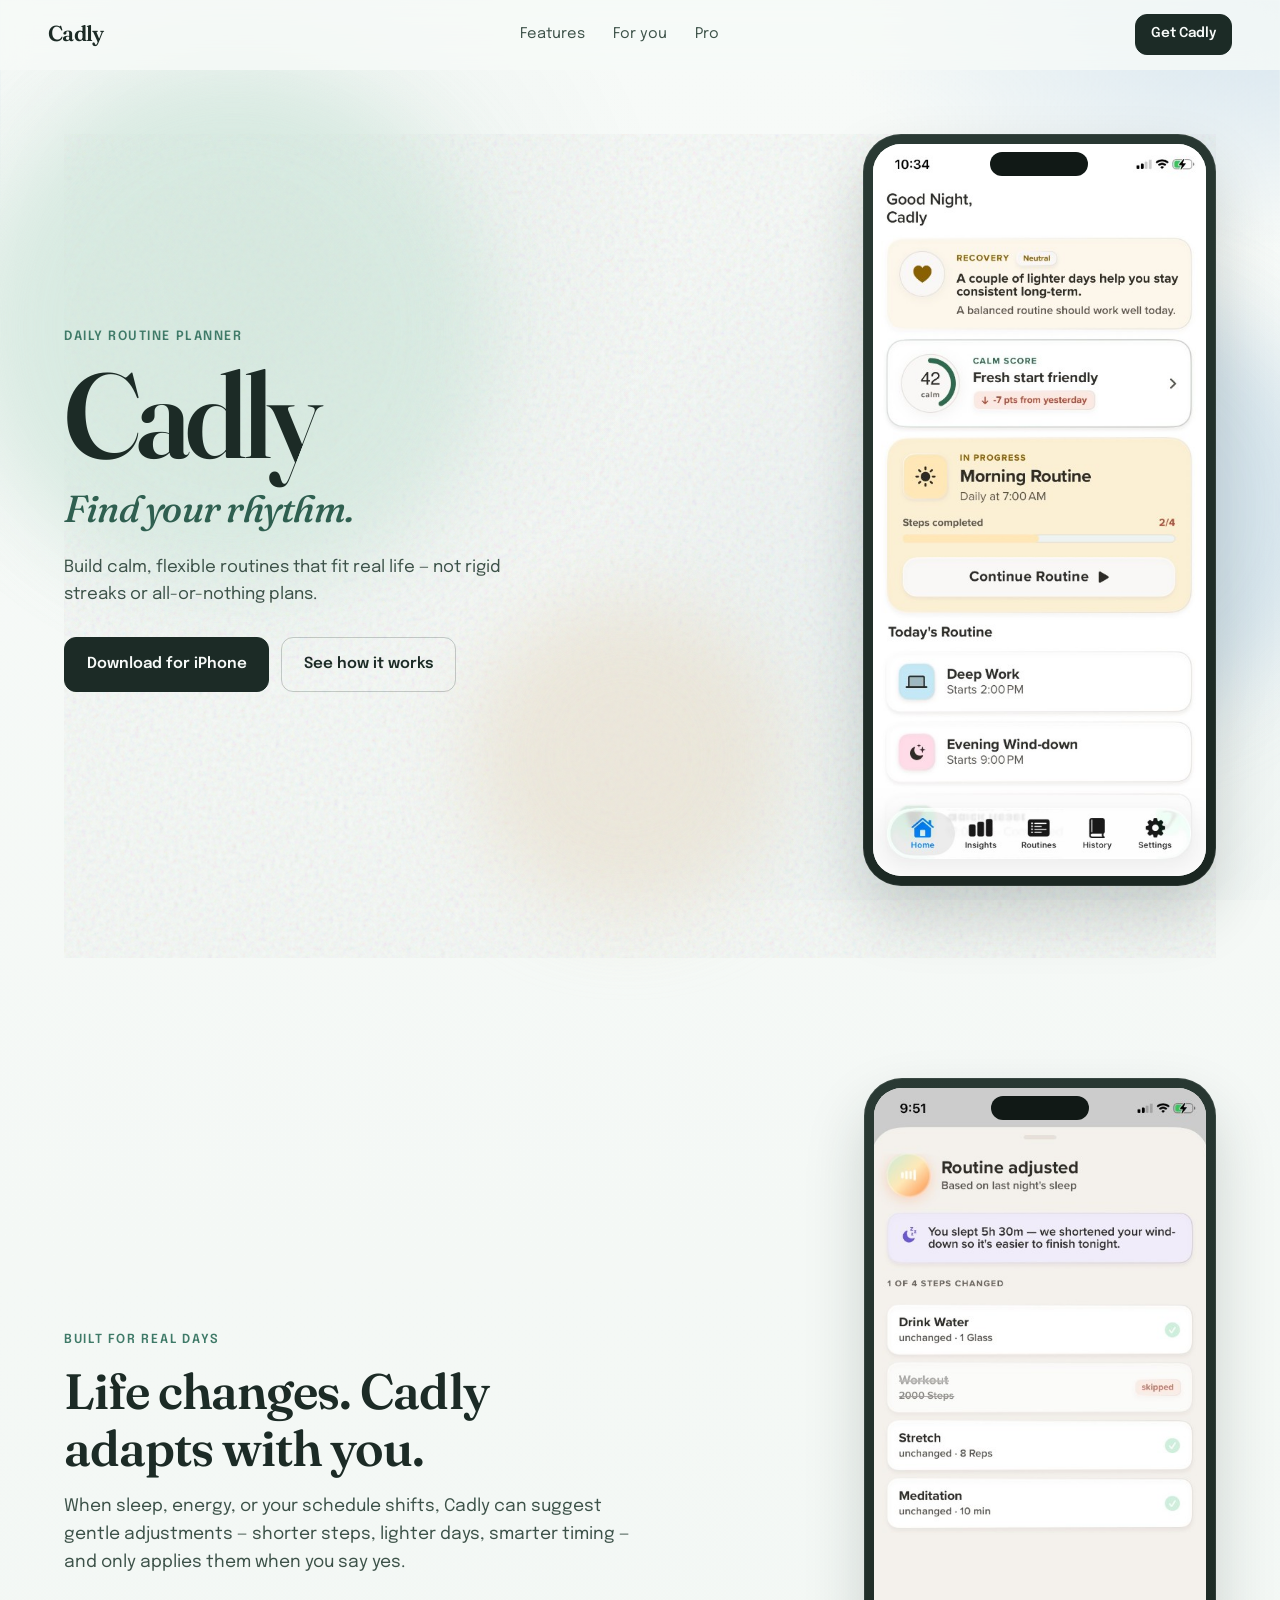
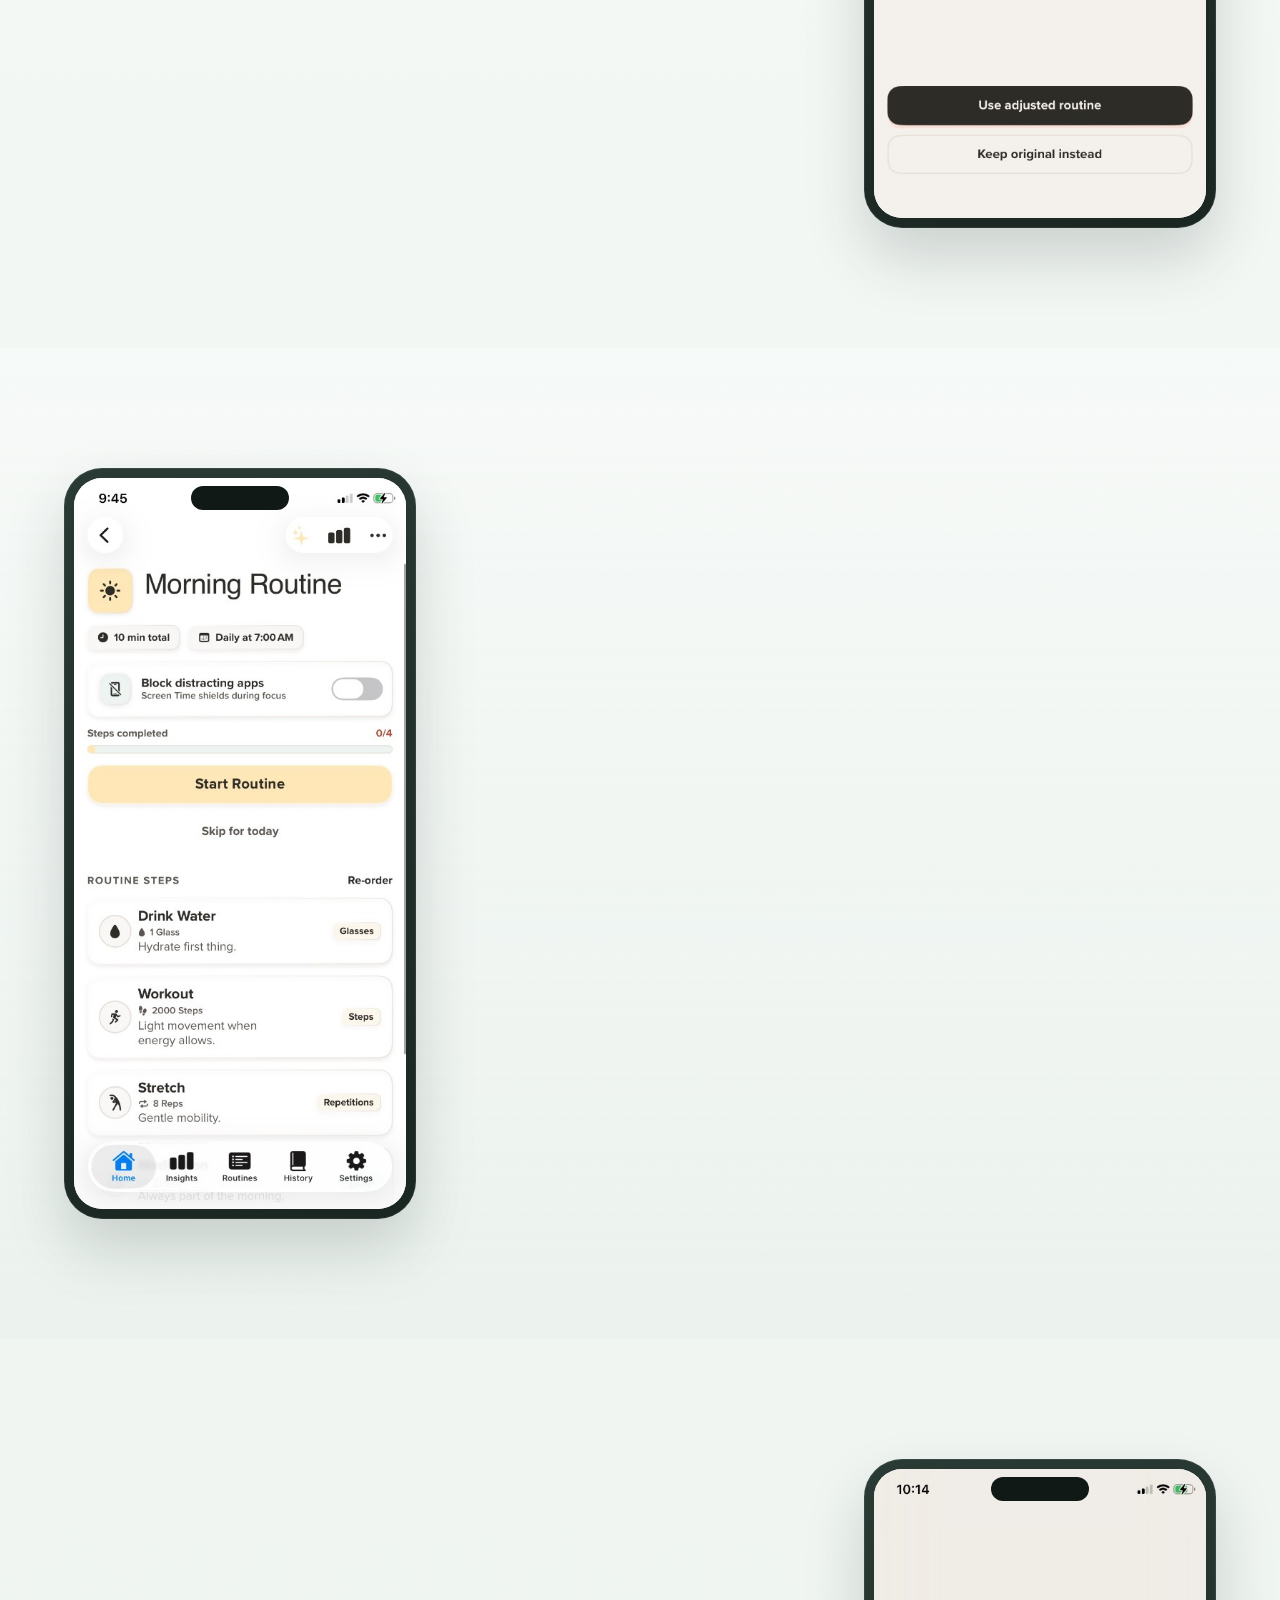
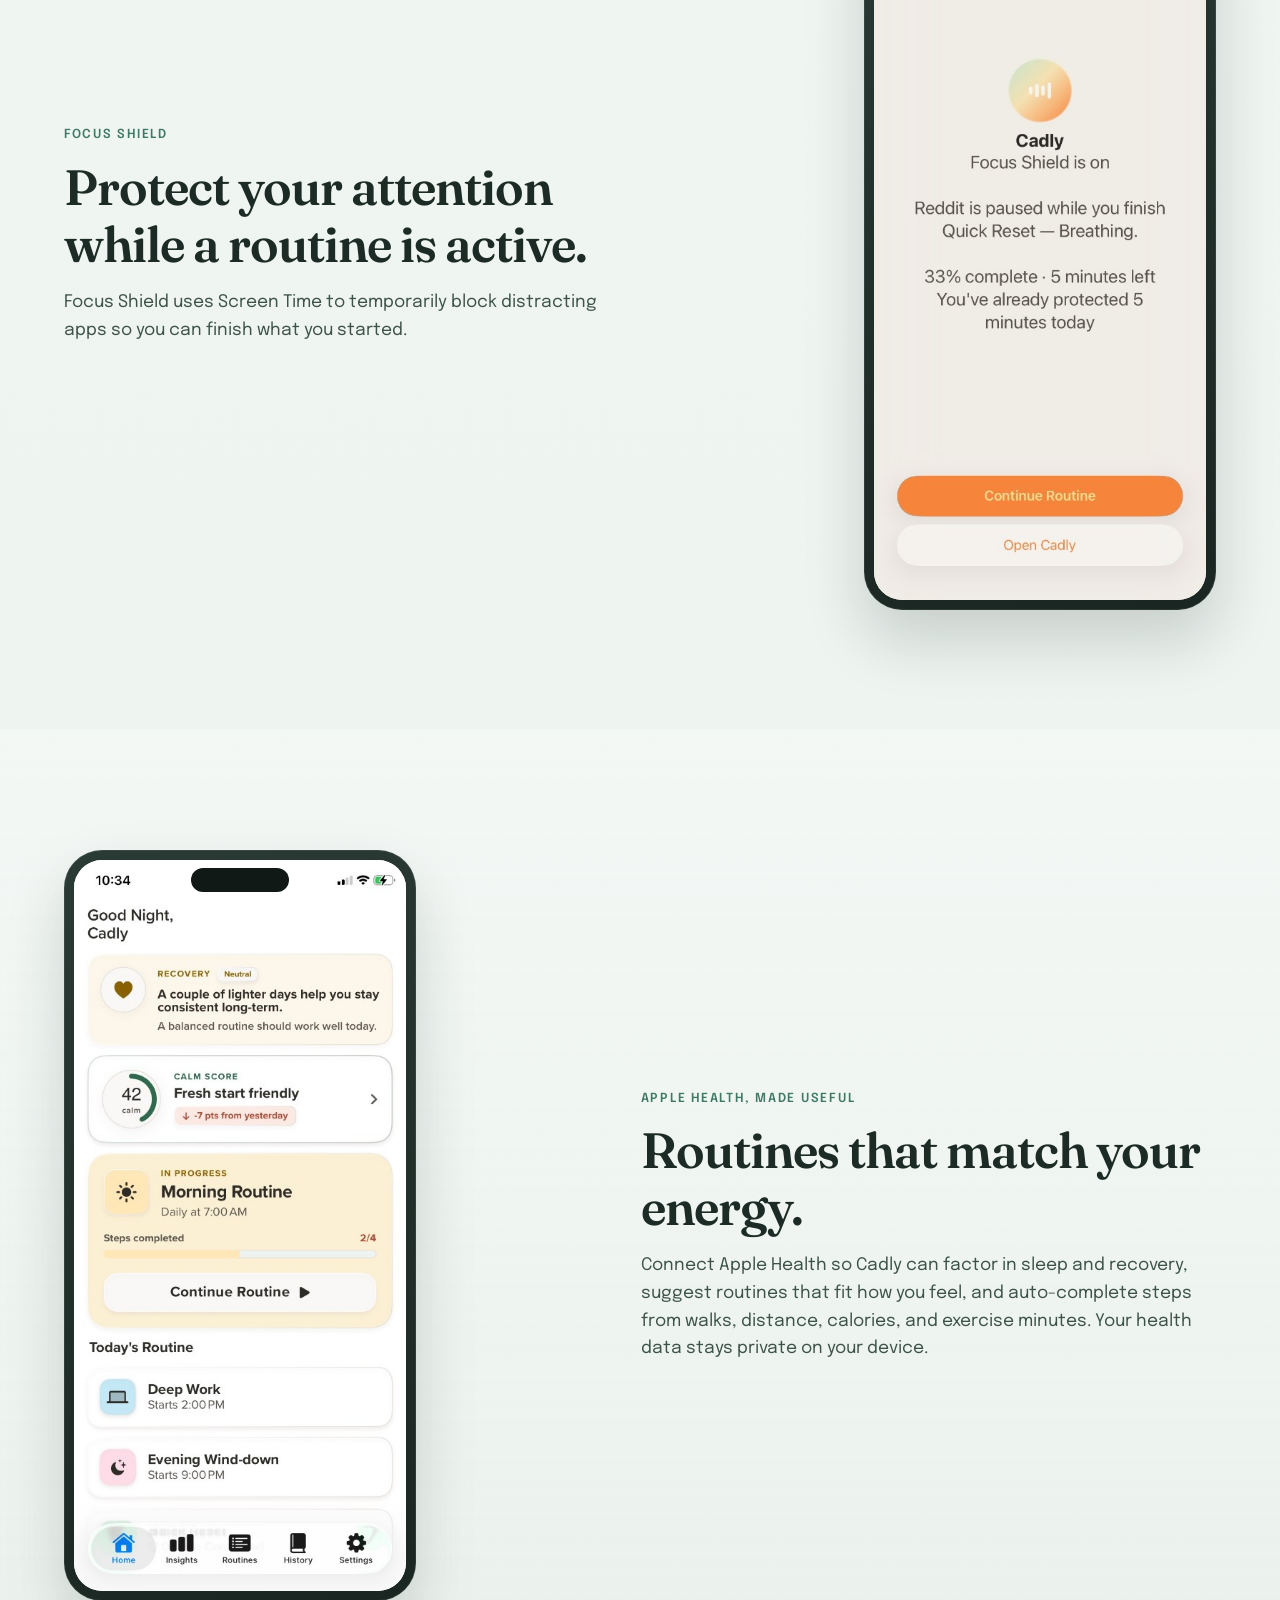
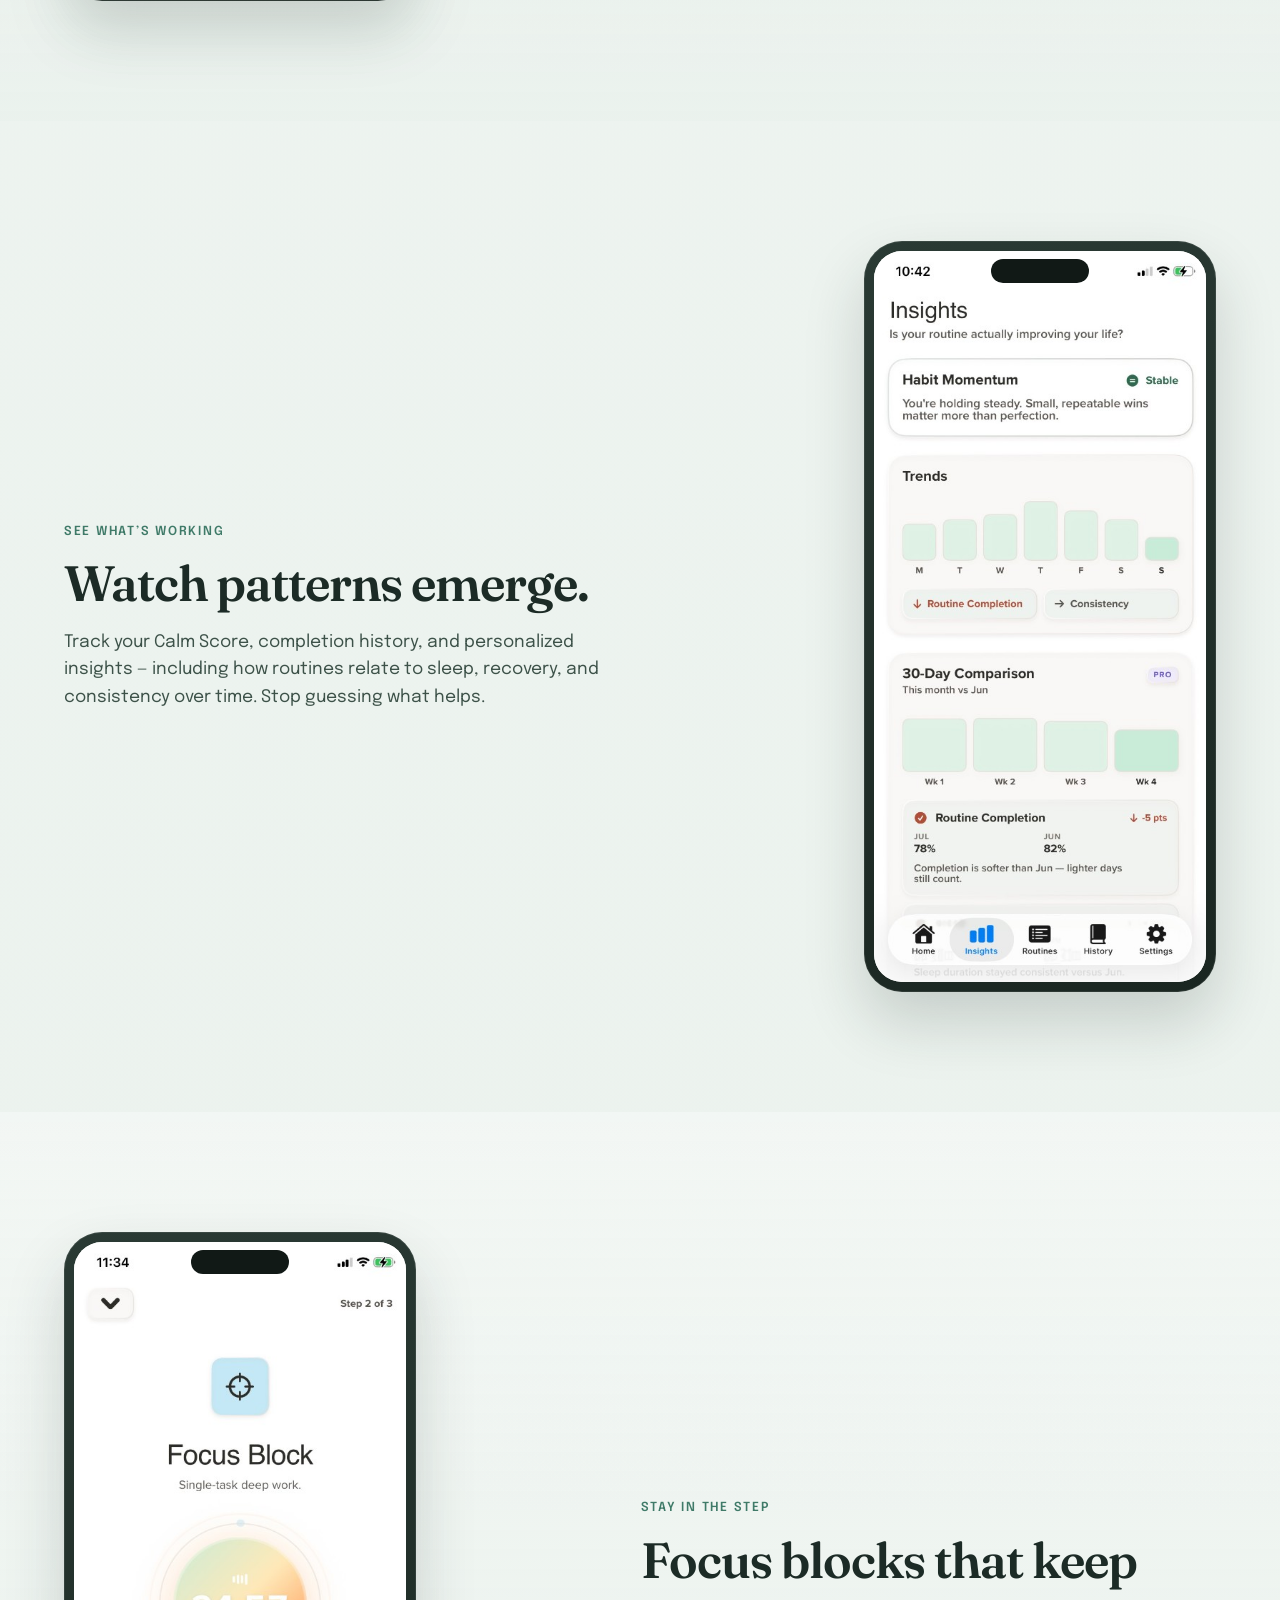
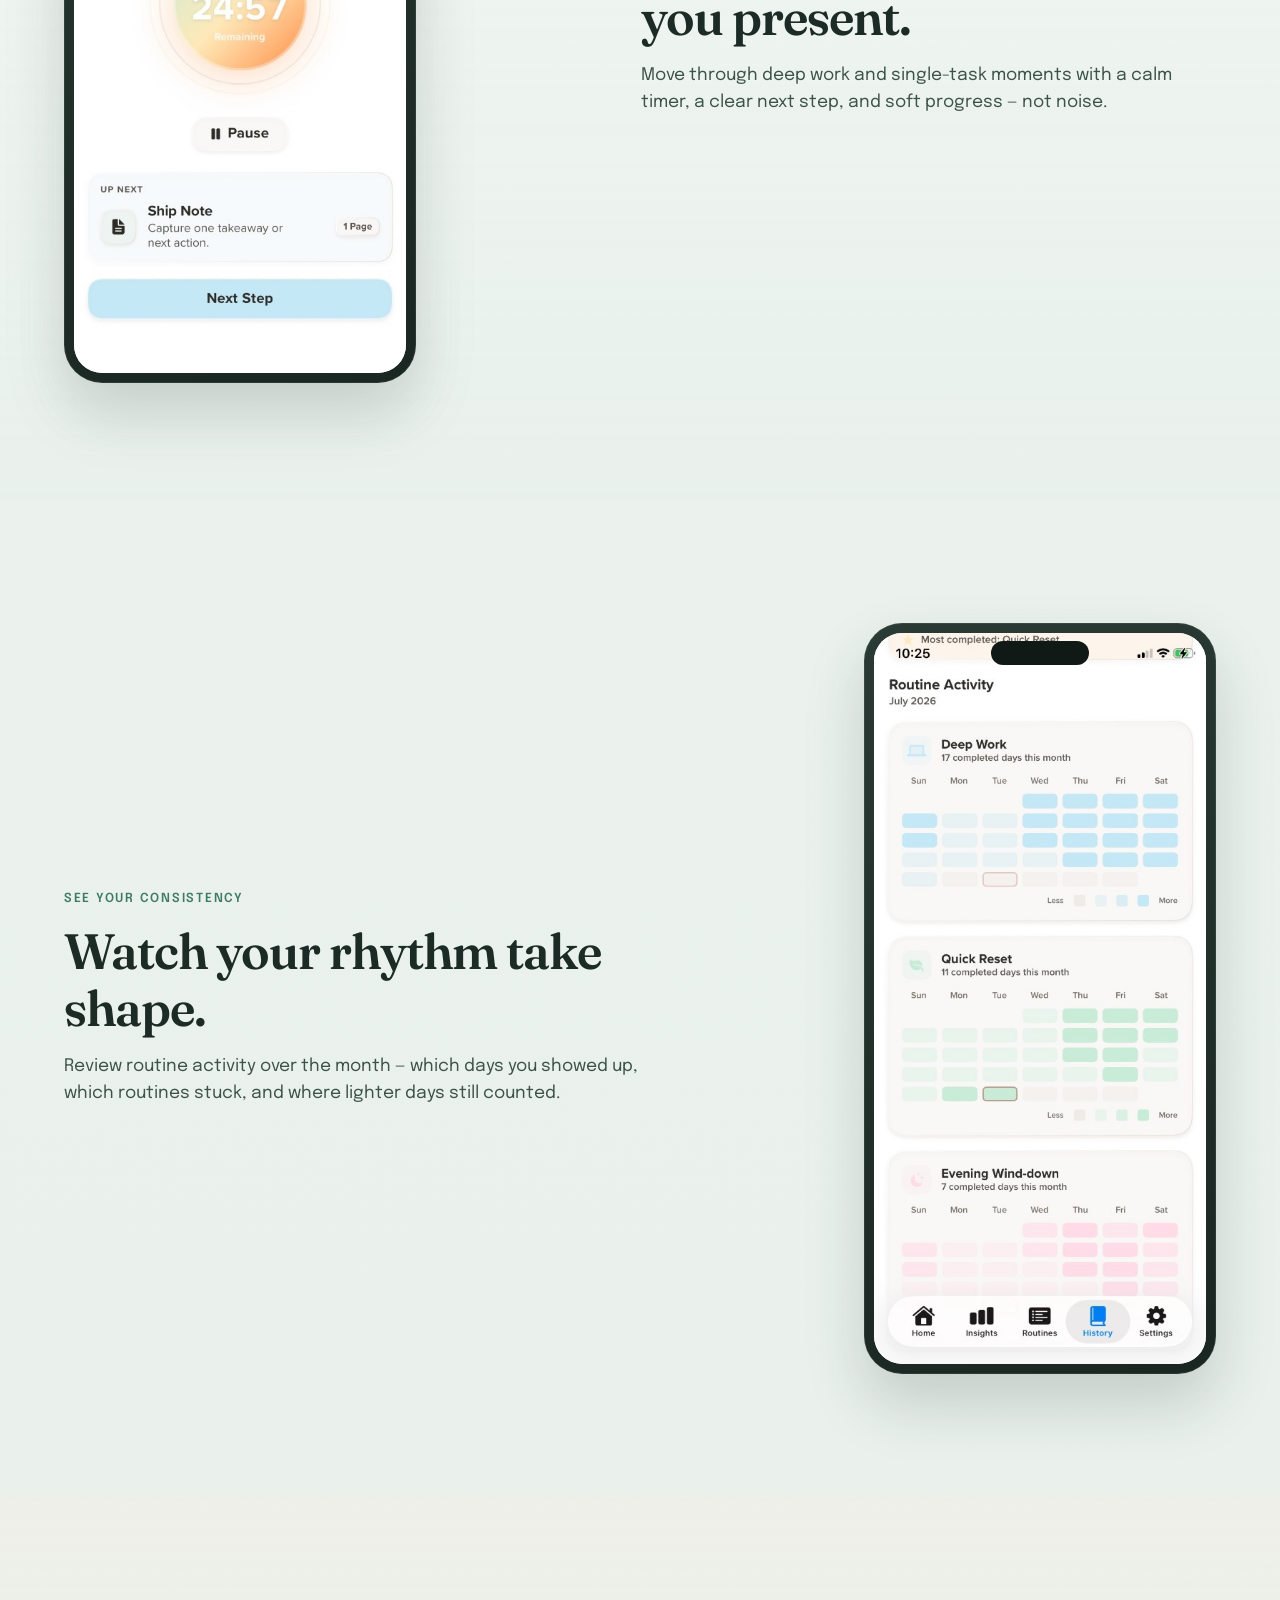
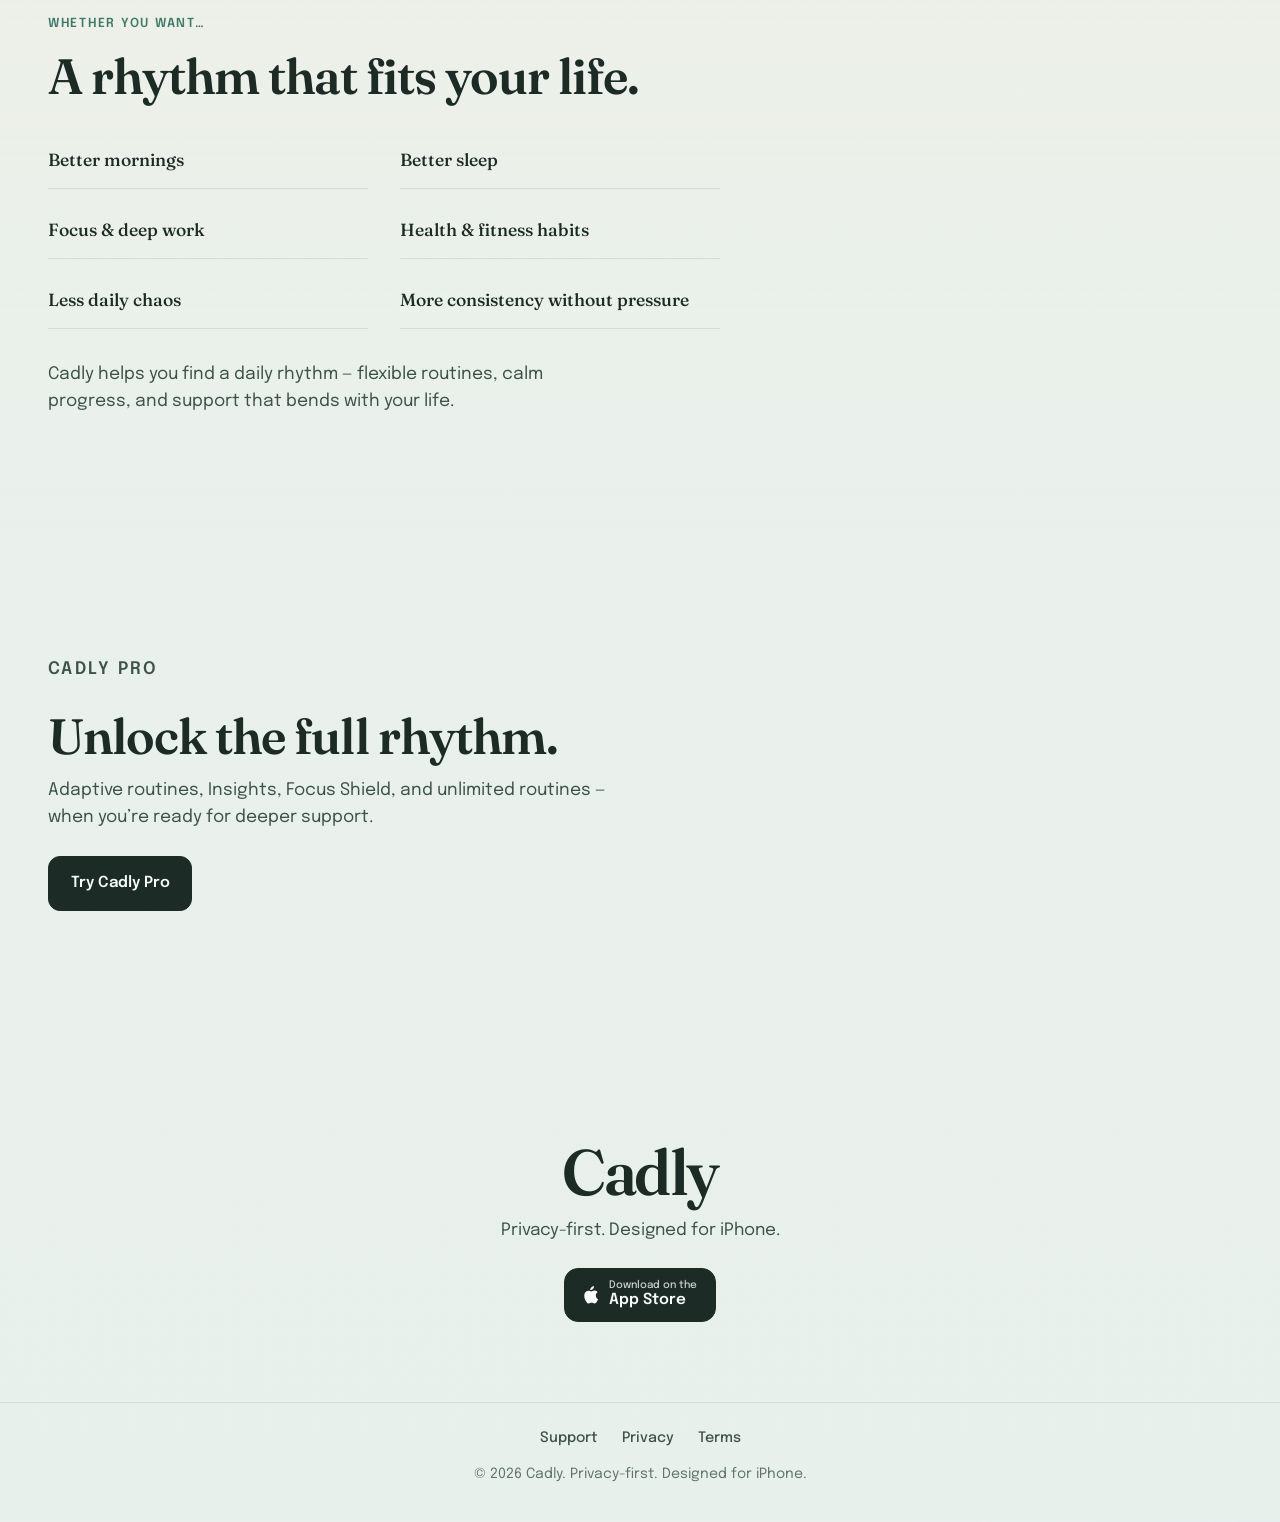
==== commit f0fa4de8: "Undo changes" ====
--- a/index.html
+++ b/index.html
@@ -16,7 +16,7 @@
   <header class="site-header">
     <a class="logo" href="#top" aria-label="Cadly home">Cadly</a>
     <nav class="nav" aria-label="Primary">
-      <a href="#inside">Features</a>
+      <a href="#adapt">Features</a>
       <a href="#for-you">For you</a>
       <a href="#pro">Pro</a>
     </nav>
@@ -41,136 +41,195 @@
         </p>
         <div class="cta-row">
           <a class="btn" href="#download">Download for iPhone</a>
-          <a class="btn btn-ghost" href="#inside">See how it works</a>
+          <a class="btn btn-ghost" href="#adapt">See how it works</a>
         </div>
       </div>
 
       <div class="hero-visual">
-        <img
-          class="app-shot app-shot-hero"
-          src="images/home.png"
-          alt="Cadly home screen showing recovery, Calm Score, and today’s routines"
-          width="473"
-          height="1024"
-        />
-      </div>
-    </section>
-
-    <section class="showcase" id="inside" aria-labelledby="inside-heading">
-      <div class="showcase-intro reveal">
-        <p class="section-kicker">Inside Cadly</p>
-        <h2 id="inside-heading">A calm look at the app.</h2>
-        <p>
-          Adaptive routines, soft progress, Focus Shield, Health-aware suggestions, and insights — swipe through the screens.
-        </p>
-      </div>
-
-      <div class="shot-rail-wrap reveal">
-        <div class="shot-rail" tabindex="0" role="region" aria-label="Cadly app screenshots">
-          <figure class="shot-item">
-            <img
-              class="app-shot"
-              src="images/home.png"
-              alt="Home with recovery guidance and Calm Score"
-              width="473"
-              height="1024"
-              loading="lazy"
-            />
-            <figcaption>
-              <span class="shot-label">Home</span>
-              Routines that match your energy
-            </figcaption>
-          </figure>
-
-          <figure class="shot-item">
-            <img
-              class="app-shot"
+        <div class="phone phone-hero">
+          <div class="phone-notch" aria-hidden="true"></div>
+          <img
+            class="phone-shot"
+            src="images/home.png"
+            alt="Cadly home screen showing recovery, Calm Score, and today’s routines"
+            width="1170"
+            height="2532"
+          />
+        </div>
+      </div>
+    </section>
+
+    <section class="feature" id="adapt">
+      <div class="feature-split">
+        <div class="feature-inner reveal">
+          <p class="section-kicker">Built for real days</p>
+          <h2>Life changes. Cadly adapts with you.</h2>
+          <p>
+            When sleep, energy, or your schedule shifts, Cadly can suggest gentle adjustments — shorter steps, lighter days, smarter timing — and only applies them when you say yes.
+          </p>
+        </div>
+        <div class="feature-shot reveal">
+          <div class="phone">
+            <div class="phone-notch" aria-hidden="true"></div>
+            <img
+              class="phone-shot"
               src="images/adapt.png"
               alt="Cadly suggesting an adjusted routine based on last night’s sleep"
-              width="473"
-              height="1024"
-              loading="lazy"
-            />
-            <figcaption>
-              <span class="shot-label">Adapt</span>
-              Life changes. Cadly adapts with you.
-            </figcaption>
-          </figure>
-
-          <figure class="shot-item">
-            <img
-              class="app-shot"
+              width="1170"
+              height="2532"
+              loading="lazy"
+            />
+          </div>
+        </div>
+      </div>
+    </section>
+
+    <section class="feature feature-alt" id="pace">
+      <div class="feature-split feature-split-reverse">
+        <div class="feature-inner reveal">
+          <p class="section-kicker">Stay with one step at a time</p>
+          <h2>Progress that doesn’t guilt you.</h2>
+          <p>
+            Run routines with clear steps, soft cues, and progress that doesn’t punish a missed day. Consistency means coming back — not never slipping.
+          </p>
+        </div>
+        <div class="feature-shot reveal">
+          <div class="phone">
+            <div class="phone-notch" aria-hidden="true"></div>
+            <img
+              class="phone-shot"
               src="images/routine.png"
               alt="Morning Routine screen with steps like Drink Water, Workout, and Stretch"
-              width="473"
-              height="1024"
-              loading="lazy"
-            />
-            <figcaption>
-              <span class="shot-label">Pace</span>
-              Progress that doesn’t guilt you
-            </figcaption>
-          </figure>
-
-          <figure class="shot-item">
-            <img
-              class="app-shot"
+              width="1170"
+              height="2532"
+              loading="lazy"
+            />
+          </div>
+        </div>
+      </div>
+    </section>
+
+    <section class="feature" id="focus">
+      <div class="feature-split">
+        <div class="feature-inner reveal">
+          <p class="section-kicker">Focus Shield</p>
+          <h2>Protect your attention while a routine is active.</h2>
+          <p>
+            Focus Shield uses Screen Time to temporarily block distracting apps so you can finish what you started.
+          </p>
+        </div>
+        <div class="feature-shot reveal">
+          <div class="phone">
+            <div class="phone-notch" aria-hidden="true"></div>
+            <img
+              class="phone-shot"
               src="images/shield.png"
               alt="Focus Shield screen pausing Reddit while a Quick Reset routine is active"
-              width="473"
-              height="1024"
-              loading="lazy"
-            />
-            <figcaption>
-              <span class="shot-label">Focus Shield</span>
-              Protect your attention
-            </figcaption>
-          </figure>
-
-          <figure class="shot-item">
-            <img
-              class="app-shot"
+              width="1170"
+              height="2532"
+              loading="lazy"
+            />
+          </div>
+        </div>
+      </div>
+    </section>
+
+    <section class="feature feature-alt" id="health">
+      <div class="feature-split feature-split-reverse">
+        <div class="feature-inner reveal">
+          <p class="section-kicker">Apple Health, made useful</p>
+          <h2>Routines that match your energy.</h2>
+          <p>
+            Connect Apple Health so Cadly can factor in sleep and recovery, suggest routines that fit how you feel, and auto-complete steps from walks, distance, calories, and exercise minutes. Your health data stays private on your device.
+          </p>
+        </div>
+        <div class="feature-shot reveal">
+          <div class="phone">
+            <div class="phone-notch" aria-hidden="true"></div>
+            <img
+              class="phone-shot"
+              src="images/home.png"
+              alt="Cadly home with Recovery guidance and Calm Score from your day"
+              width="1170"
+              height="2532"
+              loading="lazy"
+            />
+          </div>
+        </div>
+      </div>
+    </section>
+
+    <section class="feature" id="insights">
+      <div class="feature-split">
+        <div class="feature-inner reveal">
+          <p class="section-kicker">See what’s working</p>
+          <h2>Watch patterns emerge.</h2>
+          <p>
+            Track your Calm Score, completion history, and personalized insights — including how routines relate to sleep, recovery, and consistency over time. Stop guessing what helps.
+          </p>
+        </div>
+        <div class="feature-shot reveal">
+          <div class="phone">
+            <div class="phone-notch" aria-hidden="true"></div>
+            <img
+              class="phone-shot"
               src="images/insights.png"
               alt="Insights screen with habit momentum, trends, and 30-day comparison"
-              width="473"
-              height="1024"
-              loading="lazy"
-            />
-            <figcaption>
-              <span class="shot-label">Insights</span>
-              Watch patterns emerge
-            </figcaption>
-          </figure>
-
-          <figure class="shot-item">
-            <img
-              class="app-shot"
+              width="1170"
+              height="2532"
+              loading="lazy"
+            />
+          </div>
+        </div>
+      </div>
+    </section>
+
+    <section class="feature feature-alt" id="reminders">
+      <div class="feature-split feature-split-reverse">
+        <div class="feature-inner reveal">
+          <p class="section-kicker">Stay in the step</p>
+          <h2>Focus blocks that keep you present.</h2>
+          <p>
+            Move through deep work and single-task moments with a calm timer, a clear next step, and soft progress — not noise.
+          </p>
+        </div>
+        <div class="feature-shot reveal">
+          <div class="phone">
+            <div class="phone-notch" aria-hidden="true"></div>
+            <img
+              class="phone-shot"
               src="images/focus.png"
               alt="Focus Block timer showing time remaining and the next step"
-              width="473"
-              height="1024"
-              loading="lazy"
-            />
-            <figcaption>
-              <span class="shot-label">Focus blocks</span>
-              Stay present in the step
-            </figcaption>
-          </figure>
-
-          <figure class="shot-item">
-            <img
-              class="app-shot"
+              width="1170"
+              height="2532"
+              loading="lazy"
+            />
+          </div>
+        </div>
+      </div>
+    </section>
+
+    <section class="feature" id="widgets">
+      <div class="feature-split">
+        <div class="feature-inner reveal">
+          <p class="section-kicker">See your consistency</p>
+          <h2>Watch your rhythm take shape.</h2>
+          <p>
+            Review routine activity over the month — which days you showed up, which routines stuck, and where lighter days still counted.
+          </p>
+        </div>
+        <div class="feature-shot reveal">
+          <div class="phone">
+            <div class="phone-notch" aria-hidden="true"></div>
+            <img
+              class="phone-shot"
               src="images/history.png"
               alt="Routine Activity history with monthly completion heatmaps"
-              width="473"
-              height="1024"
-              loading="lazy"
-            />
-            <figcaption>
-              <span class="shot-label">History</span>
-              Watch your rhythm take shape
-            </figcaption>
-          </figure>
+              width="1170"
+              height="2532"
+              loading="lazy"
+            />
+          </div>
         </div>
       </div>
     </section>
--- a/styles.css
+++ b/styles.css
@@ -365,14 +365,14 @@
   gap: 0.75rem;
 }
 
-/* App screenshots — native aspect, no fake device chrome */
+/* Phone mockup — bleeds as dominant visual plane */
 .hero-visual {
   position: relative;
   z-index: 1;
   display: flex;
   justify-content: center;
   align-items: flex-end;
-  margin-top: 1.25rem;
+  margin-top: 0.5rem;
 }
 
 @media (min-width: 960px) {
@@ -388,31 +388,45 @@
   }
 }
 
-.app-shot {
-  width: min(100%, 17.5rem);
-  height: auto;
-  aspect-ratio: 473 / 1024;
-  object-fit: contain;
+.phone {
+  position: relative;
+  width: min(100%, 300px);
+  aspect-ratio: 9 / 19.2;
+  border-radius: 38px;
+  background: linear-gradient(160deg, #2a3a34 0%, #1a2621 100%);
+  box-shadow:
+    0 30px 60px rgba(28, 43, 38, 0.18),
+    inset 0 0 0 1px rgba(255, 255, 255, 0.08);
+  animation: phone-rise 1.1s var(--ease) both;
+}
+
+.phone-shot {
+  position: absolute;
+  inset: 10px;
+  display: block;
+  width: calc(100% - 20px);
+  height: calc(100% - 20px);
+  object-fit: cover;
   object-position: top center;
   border-radius: 28px;
   background: #f4f8f5;
-  box-shadow:
-    0 28px 56px rgba(28, 43, 38, 0.16),
-    0 0 0 1px rgba(28, 43, 38, 0.06);
-}
-
-.app-shot-hero {
-  width: min(100%, 18.5rem, calc((100svh - var(--header-h) - 5rem) * 473 / 1024));
-  animation: shot-rise 1.1s var(--ease) both;
+}
+
+@media (min-width: 960px) {
+  .phone {
+    /* Cap by column width and viewport height so it never clips on large/short screens */
+    width: min(100%, 22.5rem, calc((100svh - var(--header-h) - 5rem) * 9 / 19.2));
+    margin-right: 0;
+  }
 }
 
 @media (min-width: 1200px) {
-  .app-shot-hero {
-    width: min(100%, 20rem, calc((100svh - var(--header-h) - 5rem) * 473 / 1024));
-  }
-}
-
-@keyframes shot-rise {
+  .phone-hero {
+    width: min(100%, 24rem, calc((100svh - var(--header-h) - 5rem) * 9 / 19.2));
+  }
+}
+
+@keyframes phone-rise {
   from {
     opacity: 0;
     transform: translateY(28px) scale(0.98);
@@ -421,6 +435,75 @@
     opacity: 1;
     transform: translateY(0) scale(1);
   }
+}
+
+.phone-notch {
+  position: absolute;
+  top: 18px;
+  left: 50%;
+  width: 98px;
+  height: 24px;
+  transform: translateX(-50%);
+  border-radius: 20px;
+  background: #111916;
+  z-index: 2;
+  pointer-events: none;
+}
+
+.feature-shot {
+  display: flex;
+  justify-content: center;
+  margin-top: 0.5rem;
+}
+
+.feature-shot .phone {
+  width: min(100%, 260px);
+  animation: none;
+}
+
+@media (min-width: 860px) {
+  .feature-shot {
+    margin-top: 0;
+    justify-content: flex-end;
+  }
+
+  .feature-split-reverse .feature-shot {
+    justify-content: flex-start;
+  }
+
+  .feature-shot .phone {
+    width: min(100%, 20rem);
+  }
+}
+
+@media (min-width: 1200px) {
+  .feature-shot .phone {
+    width: min(100%, 22rem);
+  }
+}
+
+/* Features */
+.feature {
+  padding: clamp(4.5rem, 10vw, 7.5rem) clamp(1.25rem, 4vw, 3rem);
+}
+
+.feature-alt {
+  background: linear-gradient(180deg, rgba(255, 255, 255, 0.35), rgba(232, 240, 235, 0.55));
+}
+
+.feature-inner {
+  max-width: 40rem;
+}
+
+.feature-inner h2 {
+  font-size: clamp(2rem, 4.5vw, 3.1rem);
+  margin-bottom: 1rem;
+}
+
+.feature-inner p:last-child {
+  color: var(--ink-soft);
+  font-size: 1.08rem;
+  margin-bottom: 0;
 }
 
 .section-kicker {
@@ -432,144 +515,30 @@
   color: var(--sage);
 }
 
-/* Inside Cadly — horizontal screenshot strip */
-.showcase {
-  padding: clamp(4.5rem, 10vw, 7.5rem) 0 clamp(3.5rem, 8vw, 6rem);
-  background: linear-gradient(180deg, rgba(255, 255, 255, 0.28), rgba(232, 240, 235, 0.5));
-}
-
-.showcase-intro {
-  max-width: 36rem;
-  padding-inline: clamp(1.25rem, 4vw, 3rem);
-  margin-bottom: clamp(2rem, 4vw, 2.75rem);
-}
-
-.showcase-intro h2 {
-  font-size: clamp(2rem, 4.5vw, 3.1rem);
-  margin-bottom: 1rem;
-}
-
-.showcase-intro p:last-child {
-  color: var(--ink-soft);
-  font-size: 1.08rem;
-  margin-bottom: 0;
-}
-
-.shot-rail-wrap {
-  position: relative;
-}
-
-.shot-rail-wrap::before,
-.shot-rail-wrap::after {
-  content: "";
-  position: absolute;
-  top: 0;
-  bottom: 4.5rem;
-  width: clamp(1.25rem, 4vw, 3rem);
-  z-index: 2;
-  pointer-events: none;
-}
-
-.shot-rail-wrap::before {
-  left: 0;
-  background: linear-gradient(90deg, rgba(232, 240, 235, 0.95), transparent);
-}
-
-.shot-rail-wrap::after {
-  right: 0;
-  background: linear-gradient(270deg, rgba(232, 240, 235, 0.95), transparent);
-}
-
-.shot-rail {
-  display: flex;
-  gap: clamp(1rem, 2.5vw, 1.75rem);
-  overflow-x: auto;
-  overscroll-behavior-x: contain;
-  scroll-snap-type: x mandatory;
-  scroll-padding-inline: clamp(1.25rem, 4vw, 3rem);
-  padding: 0.35rem clamp(1.25rem, 4vw, 3rem) 0.75rem;
-  -webkit-overflow-scrolling: touch;
-  scrollbar-width: thin;
-  scrollbar-color: rgba(63, 122, 104, 0.35) transparent;
-  cursor: grab;
-}
-
-.shot-rail.is-dragging {
-  cursor: grabbing;
-  user-select: none;
-  scroll-snap-type: none;
-}
-
-.shot-rail:active {
-  cursor: grabbing;
-}
-
-.shot-rail:focus-visible {
-  outline: 2px solid var(--sage);
-  outline-offset: 4px;
-}
-
-.shot-item {
-  flex: 0 0 auto;
-  width: min(72vw, 15.5rem);
-  margin: 0;
-  scroll-snap-align: start;
-  animation: shot-float 7s ease-in-out infinite alternate;
-}
-
-.shot-item:nth-child(2) {
-  animation-delay: -1.2s;
-}
-
-.shot-item:nth-child(3) {
-  animation-delay: -2.4s;
-}
-
-.shot-item:nth-child(4) {
-  animation-delay: -3.6s;
-}
-
-.shot-item:nth-child(5) {
-  animation-delay: -4.8s;
-}
-
-.shot-item:nth-child(6) {
-  animation-delay: -0.6s;
-}
-
-.shot-item:nth-child(7) {
-  animation-delay: -3s;
-}
-
-.shot-item .app-shot {
-  width: 100%;
-  max-width: none;
-}
-
-.shot-item figcaption {
-  margin-top: 1rem;
-  padding-inline: 0.15rem;
-  color: var(--ink-soft);
-  font-size: 0.95rem;
-  line-height: 1.45;
-}
-
-.shot-label {
-  display: block;
-  margin-bottom: 0.25rem;
-  font-size: 0.72rem;
-  font-weight: 600;
-  letter-spacing: 0.12em;
-  text-transform: uppercase;
-  color: var(--sage);
-}
-
-@keyframes shot-float {
-  from {
-    transform: translateY(0);
-  }
-  to {
-    transform: translateY(-6px);
+.feature-split {
+  display: grid;
+  gap: 2.5rem;
+  align-items: center;
+  max-width: 72rem;
+  margin-inline: auto;
+}
+
+@media (min-width: 860px) {
+  .feature-split {
+    grid-template-columns: 1.05fr 0.95fr;
+    gap: 3.5rem;
+  }
+
+  .feature-split-reverse {
+    grid-template-columns: 0.95fr 1.05fr;
+  }
+
+  .feature-split-reverse .feature-inner {
+    order: 2;
+  }
+
+  .feature-split-reverse .feature-shot {
+    order: 1;
   }
 }
 
@@ -856,8 +825,7 @@
   }
 
   .orb,
-  .app-shot-hero,
-  .shot-item,
+  .phone,
   .reveal {
     animation: none !important;
     transition: none !important;
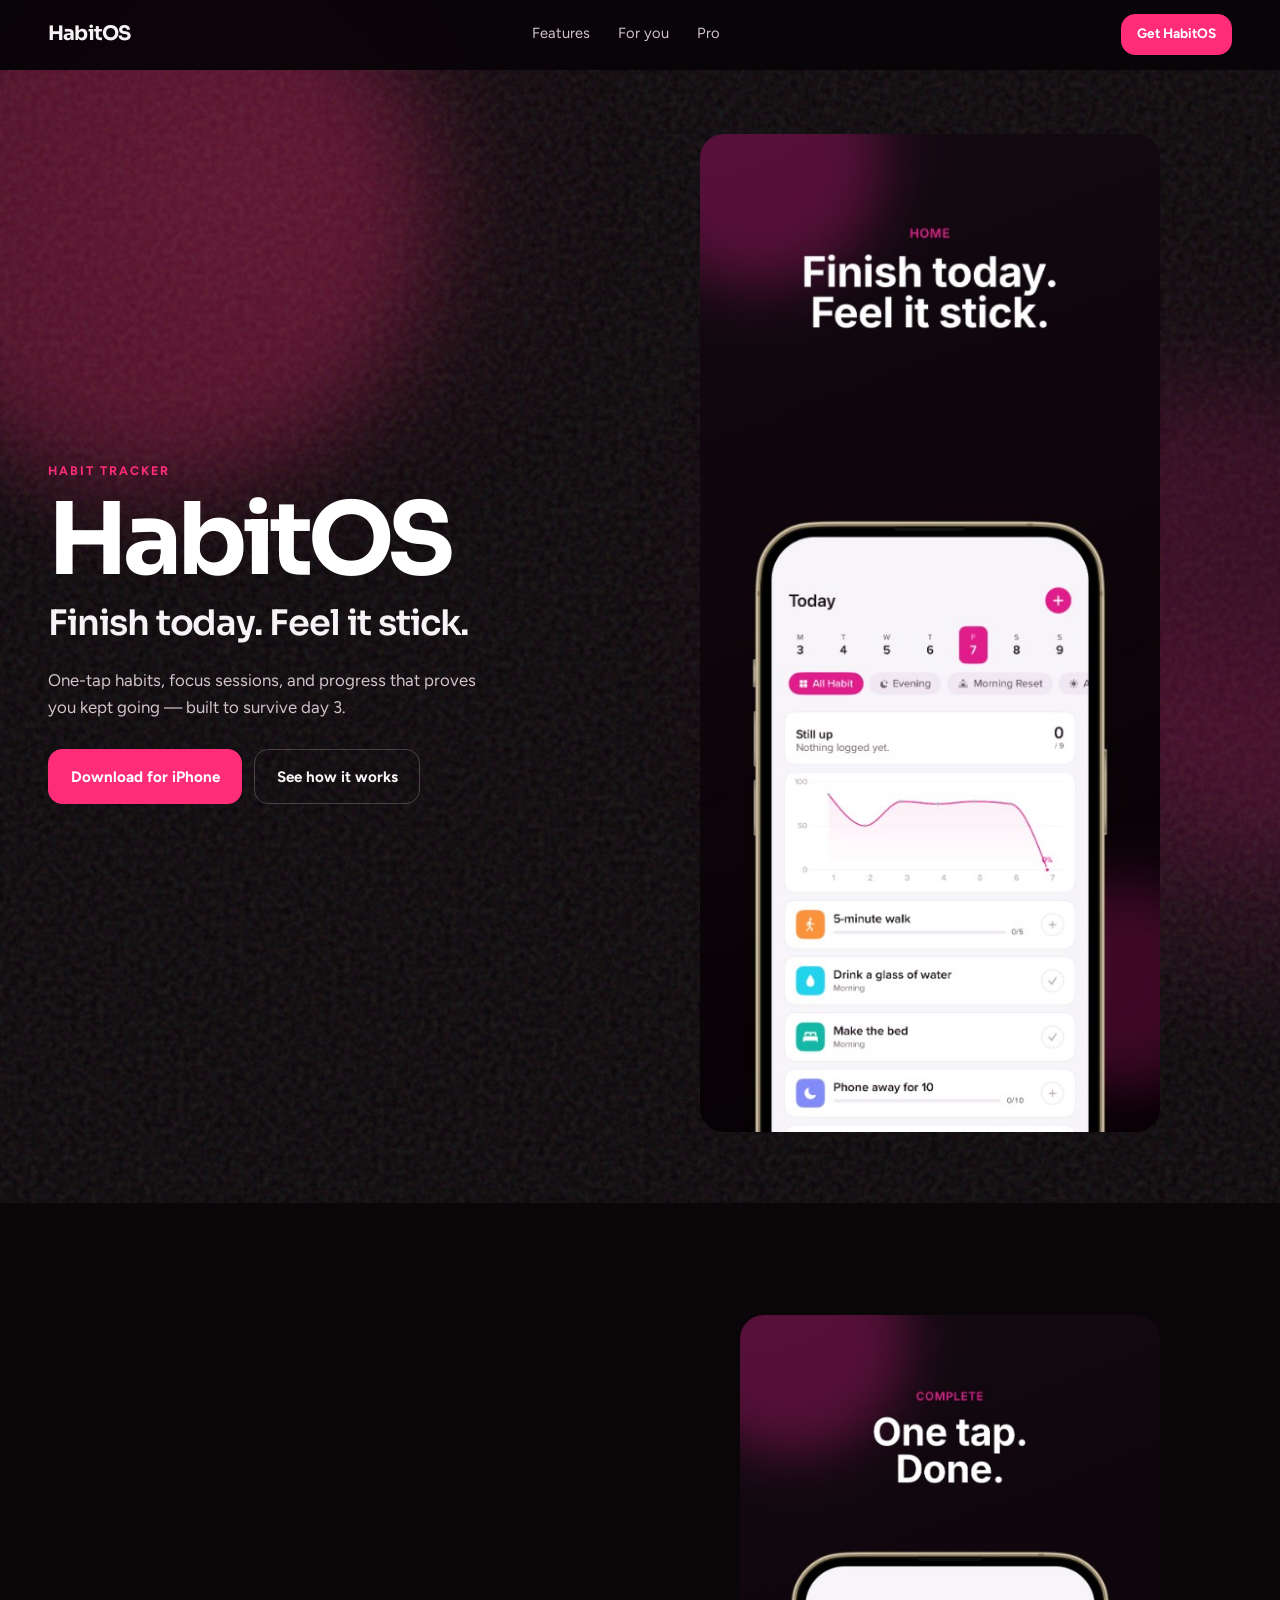
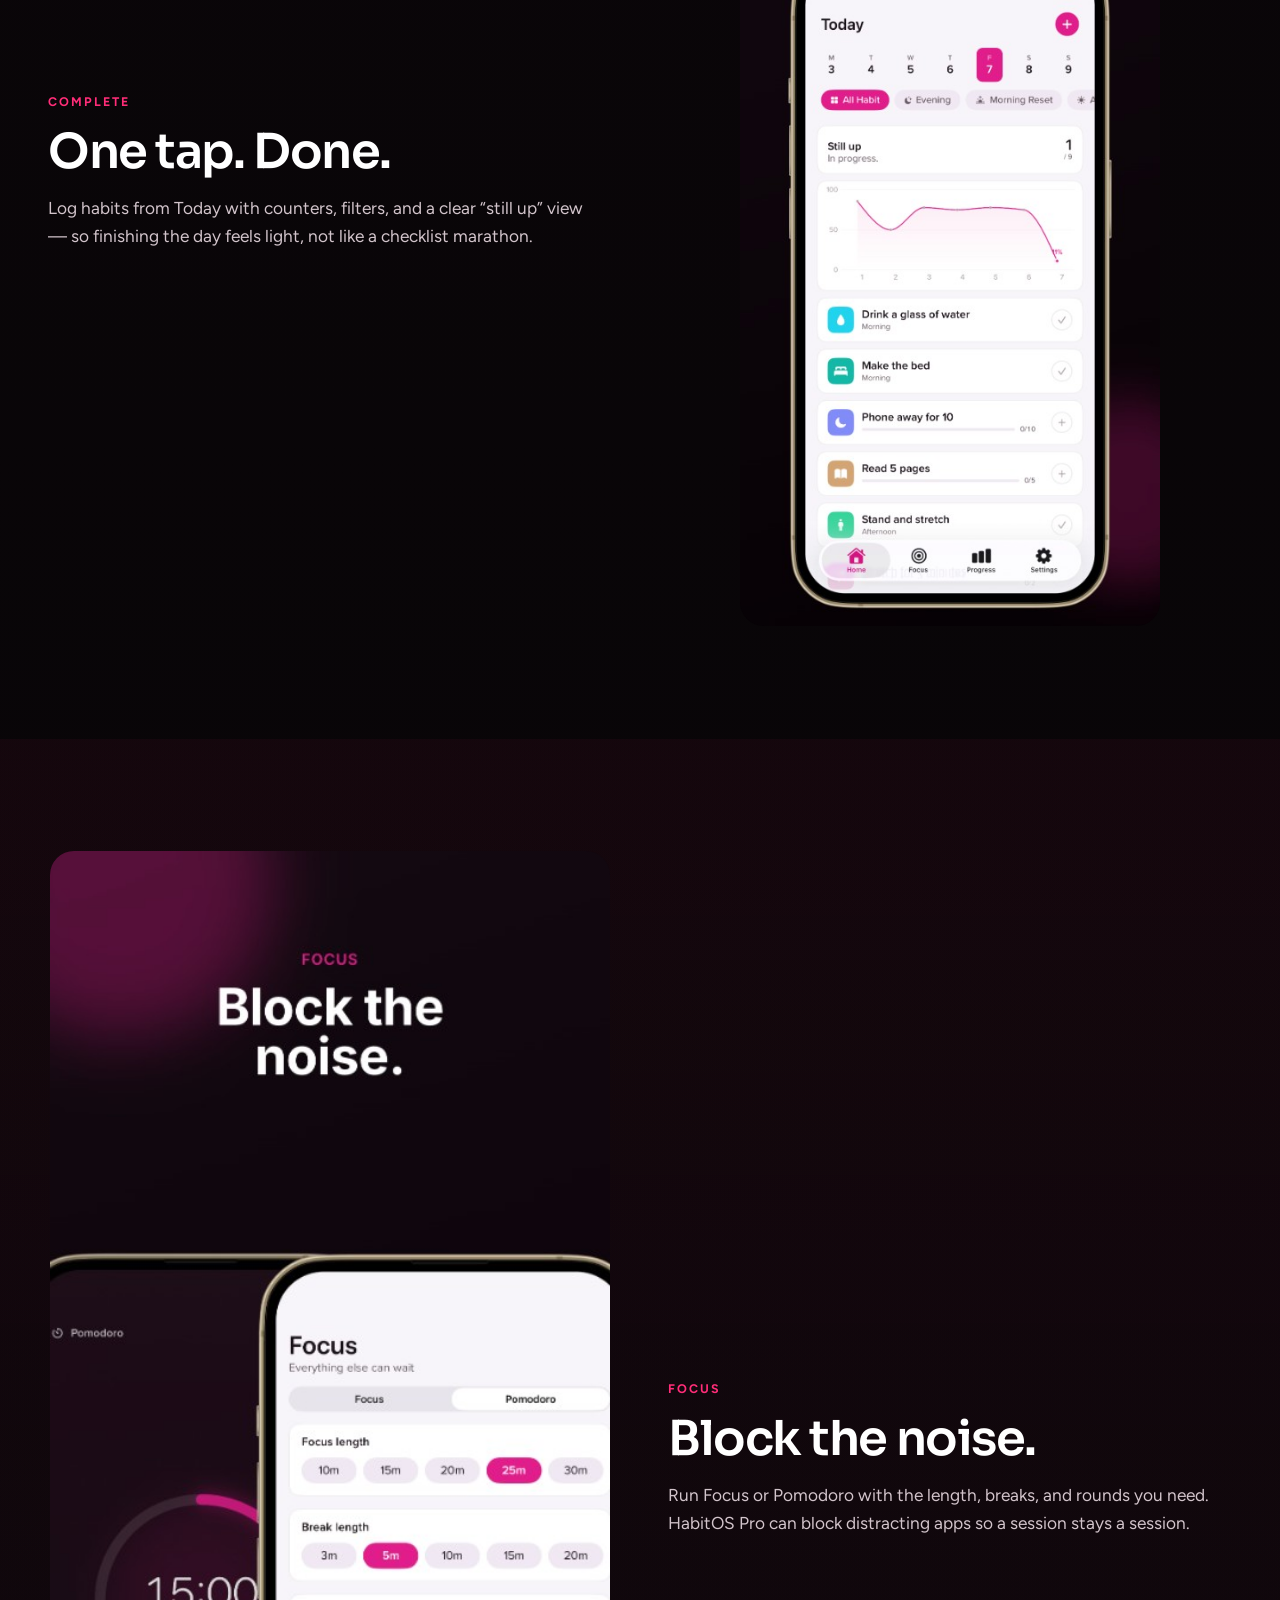
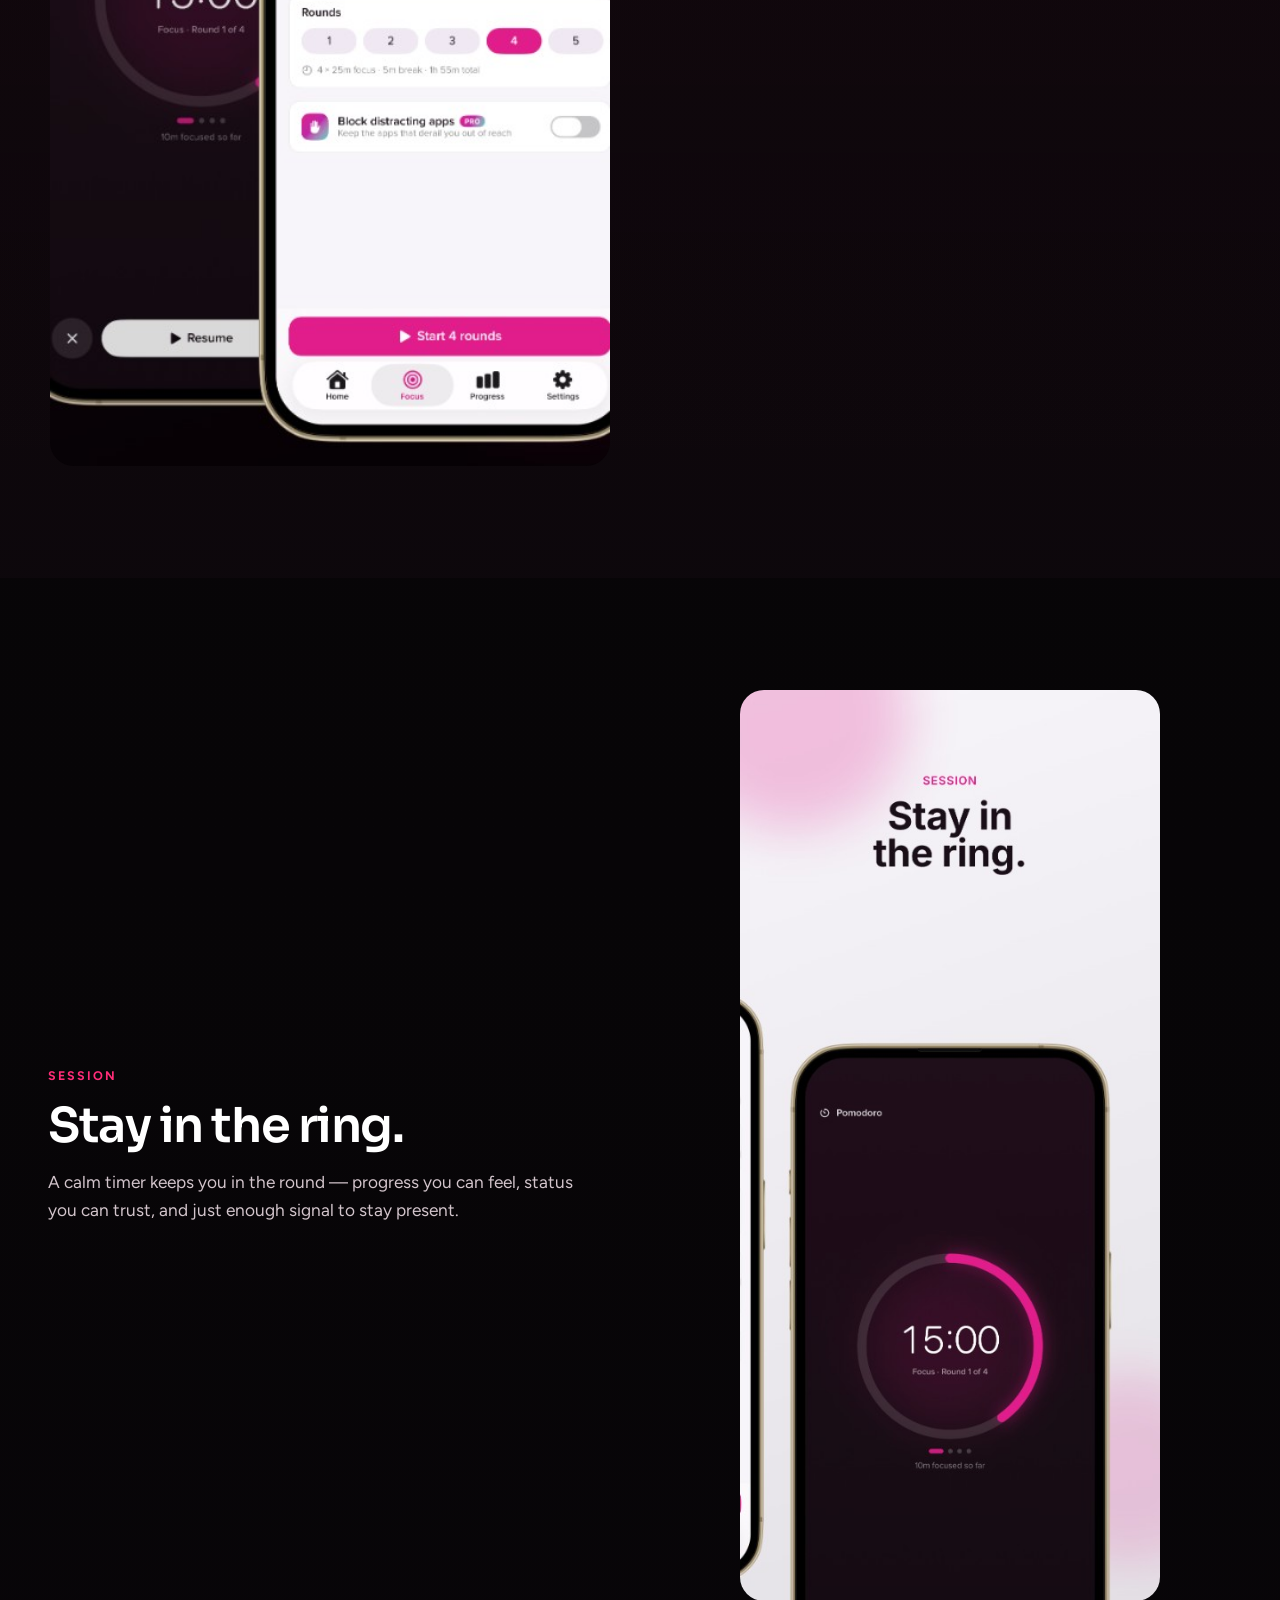
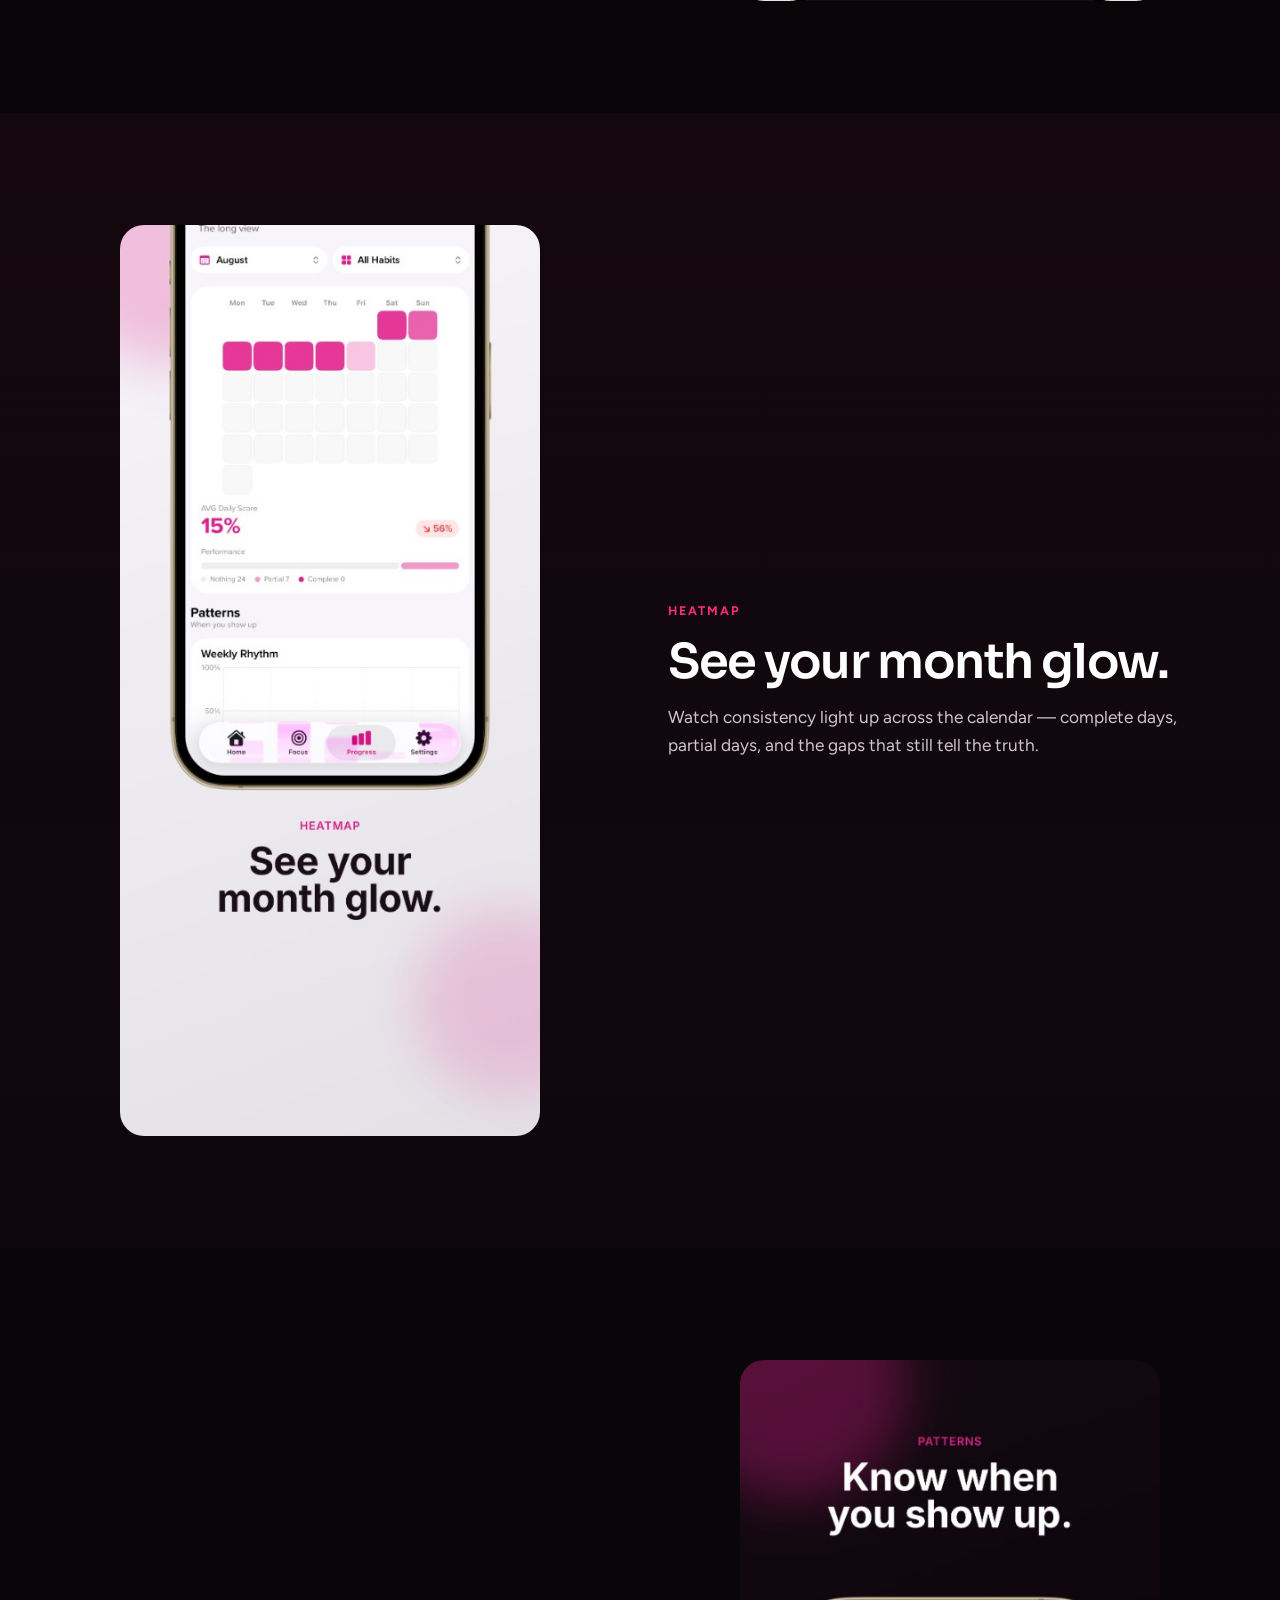
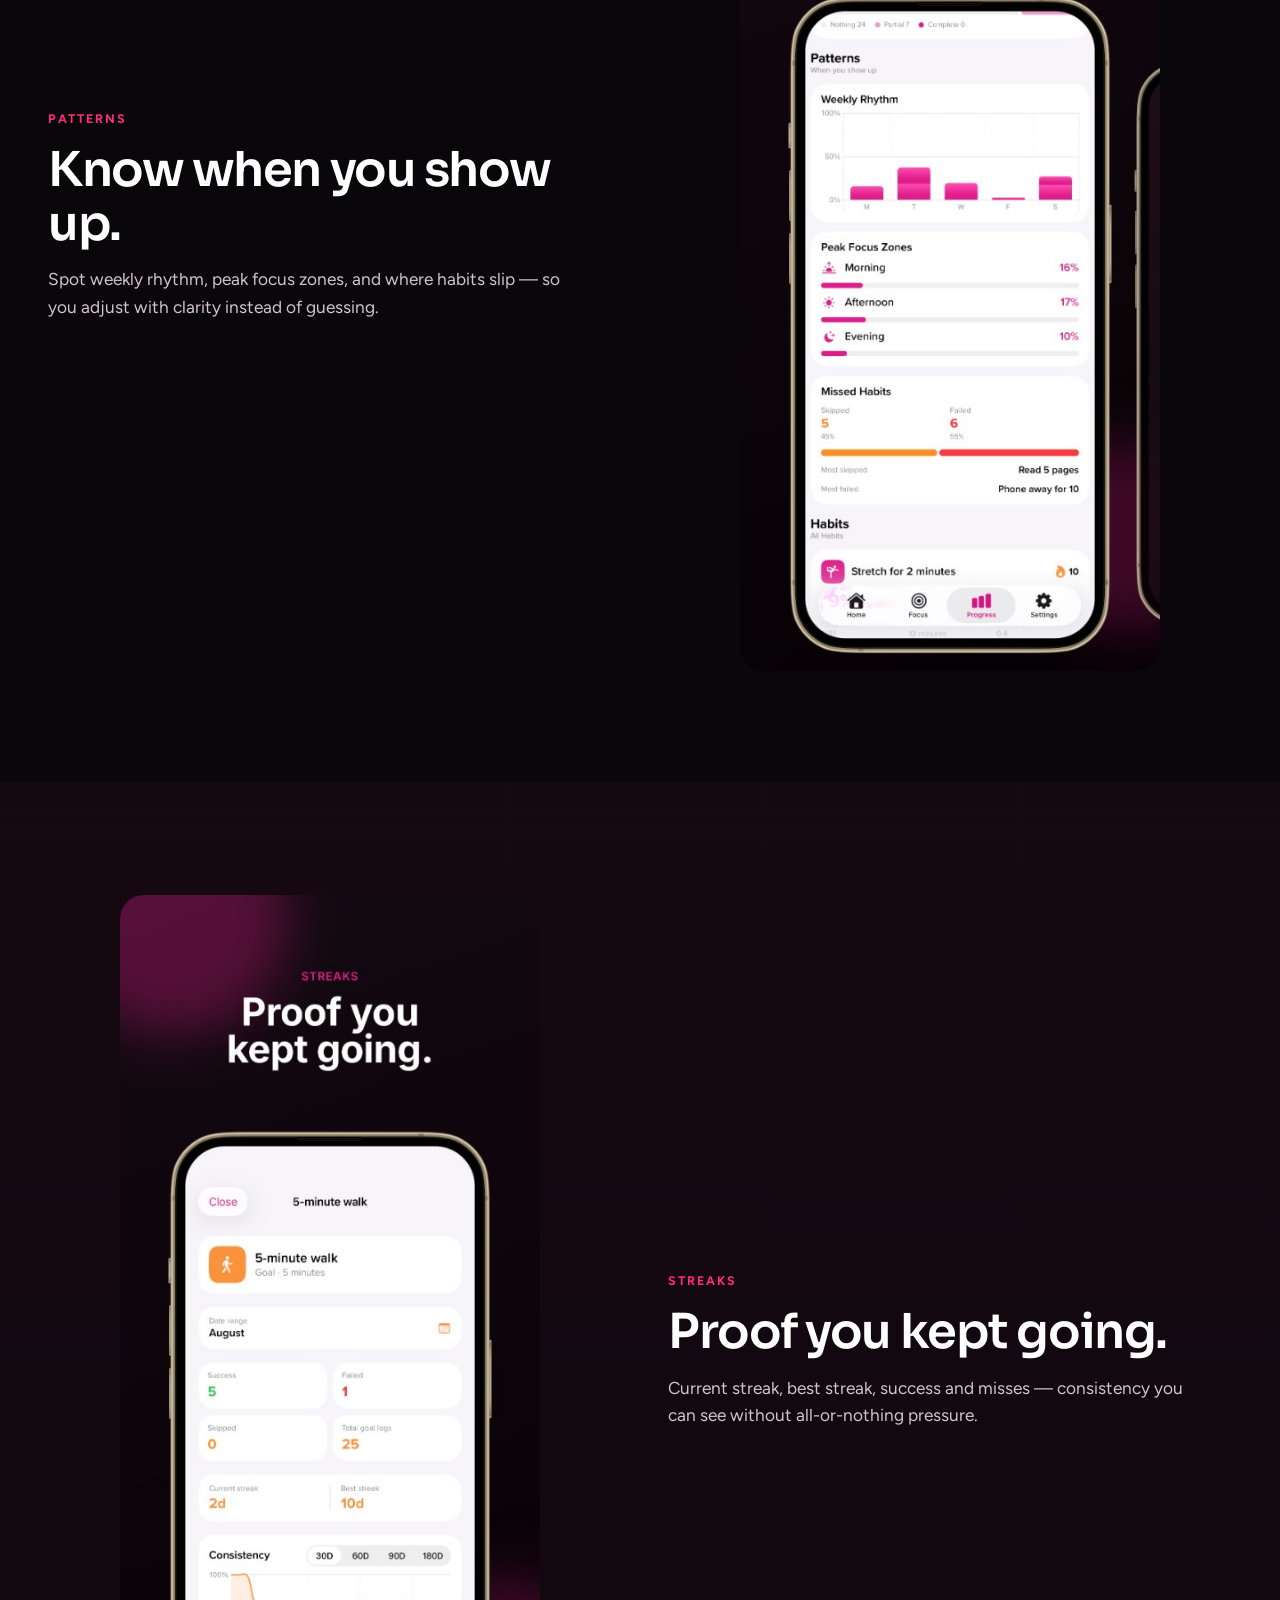
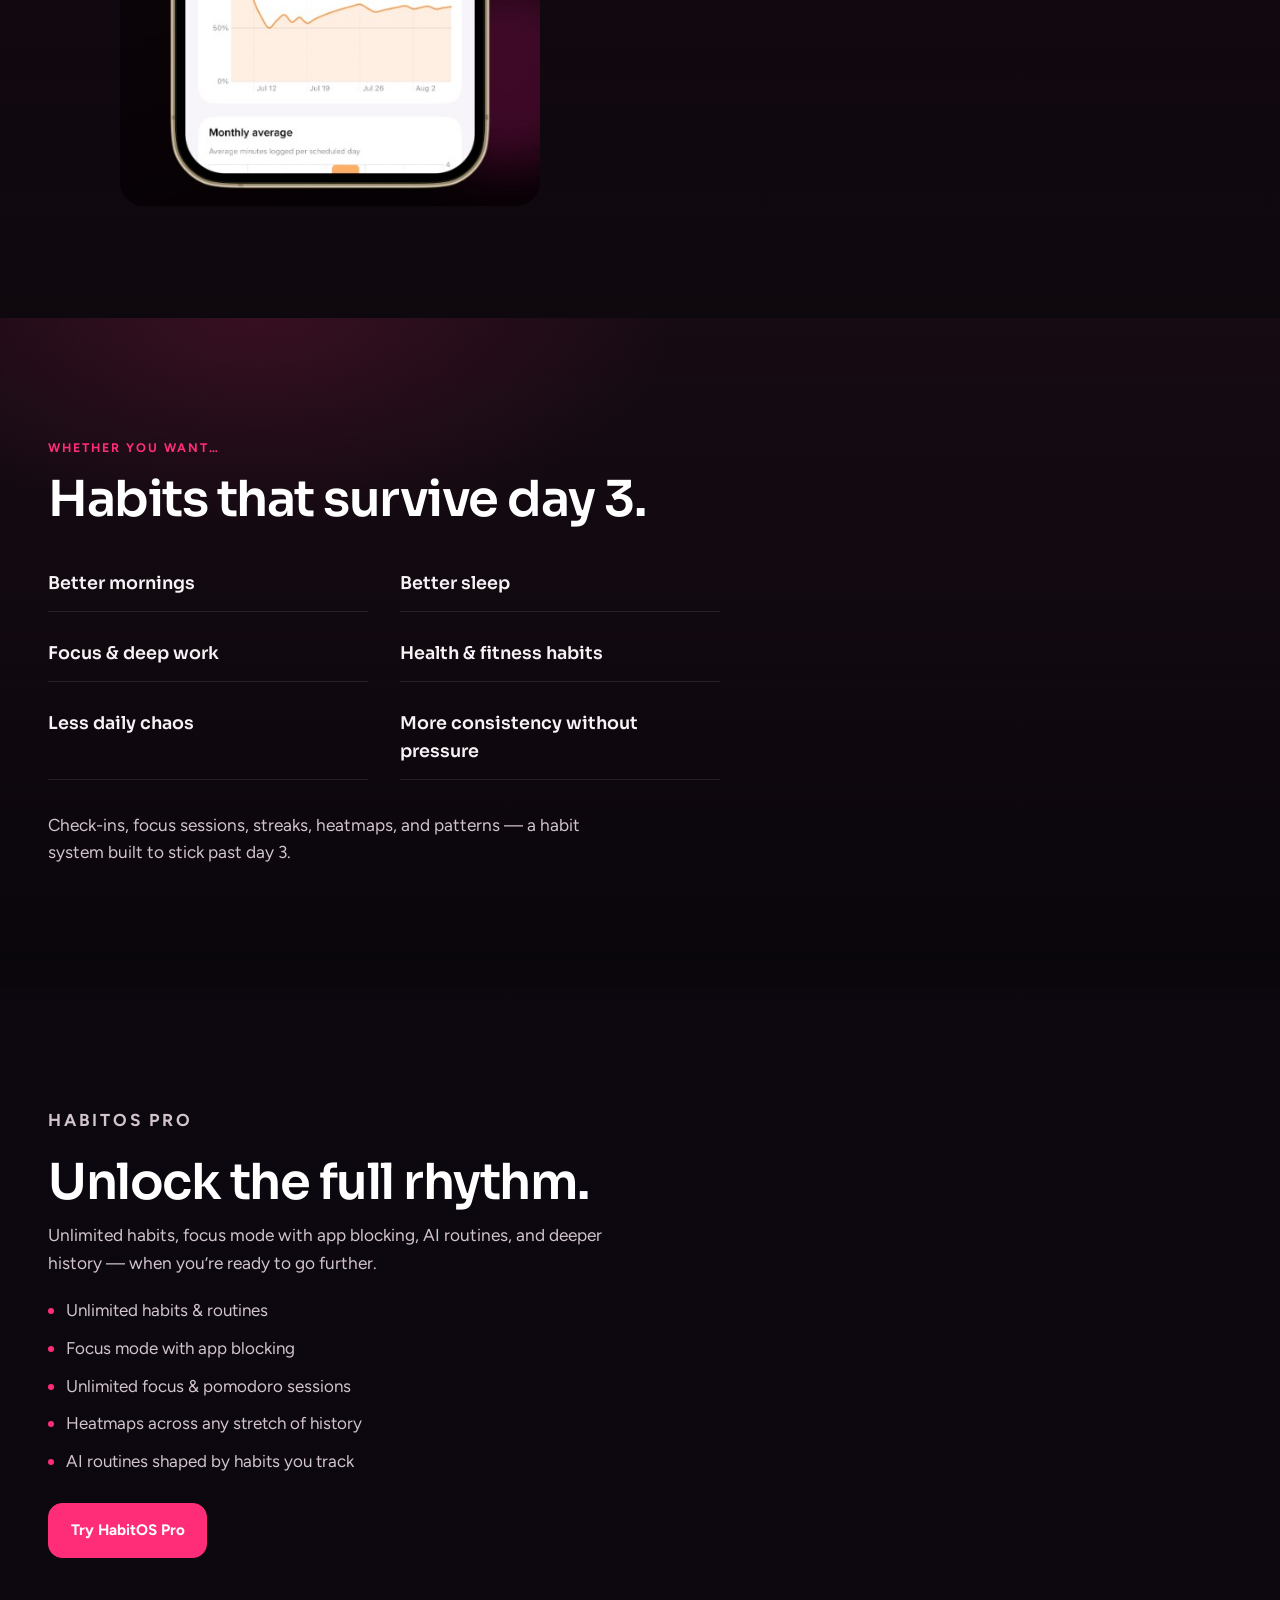
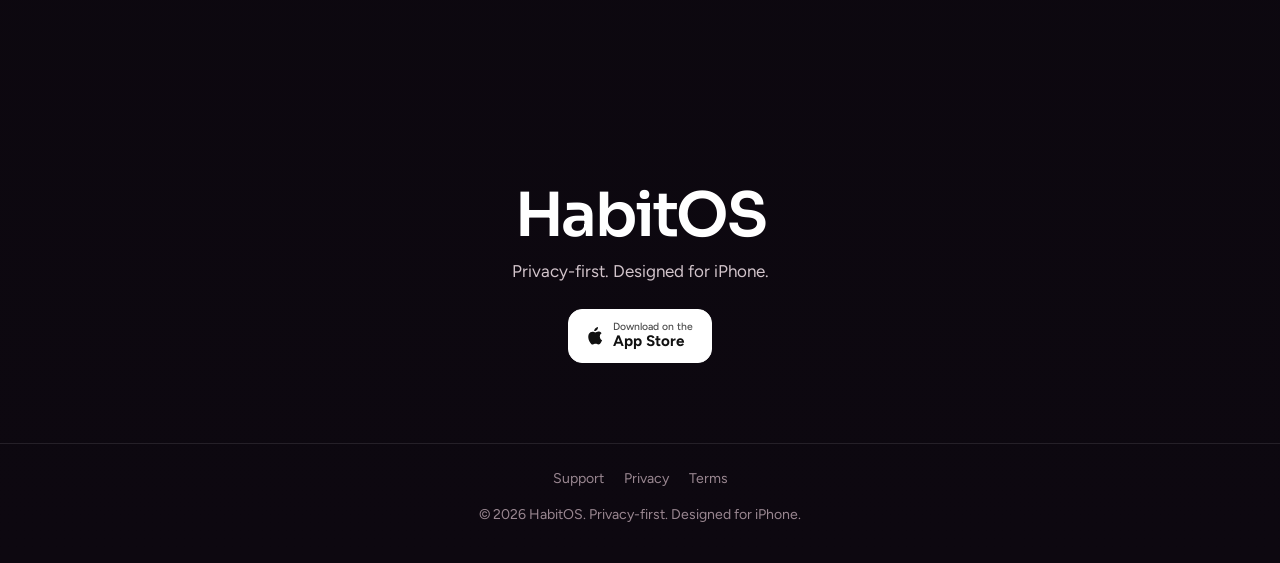
==== commit c269ed1f: "Rebrand" ====
--- a/index.html
+++ b/index.html
@@ -3,24 +3,24 @@
 <head>
   <meta charset="UTF-8" />
   <meta name="viewport" content="width=device-width, initial-scale=1.0" />
-  <title>Cadly — Daily Routine Planner</title>
-  <meta name="description" content="Cadly helps you build calm, flexible routines that fit real life. Find your rhythm." />
+  <title>HabitOS — Habit Tracker</title>
+  <meta name="description" content="HabitOS helps habits stick past day 3 — one-tap check-ins, focus sessions with app blocking, streaks, heatmaps, and patterns." />
   <link rel="preconnect" href="https://fonts.googleapis.com" />
   <link rel="preconnect" href="https://fonts.gstatic.com" crossorigin />
-  <link href="https://fonts.googleapis.com/css2?family=Epilogue:ital,wght@0,400;0,500;0,600;0,700;1,400&family=Fraunces:ital,opsz,wght@0,9..144,500;0,9..144,600;0,9..144,700;1,9..144,500&display=swap" rel="stylesheet" />
+  <link href="https://fonts.googleapis.com/css2?family=Figtree:wght@400;500;600;700&family=Sora:wght@500;600;700&display=swap" rel="stylesheet" />
   <link rel="stylesheet" href="styles.css" />
 </head>
 <body>
   <div class="page-glow" aria-hidden="true"></div>
 
   <header class="site-header">
-    <a class="logo" href="#top" aria-label="Cadly home">Cadly</a>
+    <a class="logo" href="#top" aria-label="HabitOS home">HabitOS</a>
     <nav class="nav" aria-label="Primary">
-      <a href="#adapt">Features</a>
+      <a href="#complete">Features</a>
       <a href="#for-you">For you</a>
       <a href="#pro">Pro</a>
     </nav>
-    <a class="btn btn-small" href="#download">Get Cadly</a>
+    <a class="btn btn-small" href="#download">Get HabitOS</a>
   </header>
 
   <main id="top">
@@ -28,208 +28,119 @@
       <div class="hero-atmosphere" aria-hidden="true">
         <div class="orb orb-a"></div>
         <div class="orb orb-b"></div>
-        <div class="orb orb-c"></div>
         <div class="grain"></div>
       </div>
 
       <div class="hero-copy">
-        <p class="eyebrow">Daily Routine Planner</p>
-        <h1 id="hero-brand" class="brand">Cadly</h1>
-        <p class="tagline">Find your rhythm.</p>
+        <p class="eyebrow">Habit Tracker</p>
+        <h1 id="hero-brand" class="brand">HabitOS</h1>
+        <p class="tagline">Finish today. Feel it stick.</p>
         <p class="lede">
-          Build calm, flexible routines that fit real life — not rigid streaks or all-or-nothing plans.
+          One-tap habits, focus sessions, and progress that proves you kept going — built to survive day 3.
         </p>
         <div class="cta-row">
           <a class="btn" href="#download">Download for iPhone</a>
-          <a class="btn btn-ghost" href="#adapt">See how it works</a>
+          <a class="btn btn-ghost" href="#complete">See how it works</a>
         </div>
       </div>
 
       <div class="hero-visual">
-        <div class="phone phone-hero">
-          <div class="phone-notch" aria-hidden="true"></div>
-          <img
-            class="phone-shot"
-            src="images/home.png"
-            alt="Cadly home screen showing recovery, Calm Score, and today’s routines"
-            width="1170"
-            height="2532"
-          />
-        </div>
-      </div>
-    </section>
-
-    <section class="feature" id="adapt">
+        <img
+          class="promo-shot promo-shot-hero"
+          src="images/home.png"
+          alt="HabitOS Today screen with habits, progress chart, and date picker"
+          width="1170"
+          height="1800"
+        />
+      </div>
+    </section>
+
+    <section class="feature" id="complete">
       <div class="feature-split">
         <div class="feature-inner reveal">
-          <p class="section-kicker">Built for real days</p>
-          <h2>Life changes. Cadly adapts with you.</h2>
-          <p>
-            When sleep, energy, or your schedule shifts, Cadly can suggest gentle adjustments — shorter steps, lighter days, smarter timing — and only applies them when you say yes.
-          </p>
-        </div>
-        <div class="feature-shot reveal">
-          <div class="phone">
-            <div class="phone-notch" aria-hidden="true"></div>
-            <img
-              class="phone-shot"
-              src="images/adapt.png"
-              alt="Cadly suggesting an adjusted routine based on last night’s sleep"
-              width="1170"
-              height="2532"
-              loading="lazy"
-            />
-          </div>
-        </div>
-      </div>
-    </section>
-
-    <section class="feature feature-alt" id="pace">
+          <p class="section-kicker">Complete</p>
+          <h2>One tap. Done.</h2>
+          <p>
+            Log habits from Today with counters, filters, and a clear “still up” view — so finishing the day feels light, not like a checklist marathon.
+          </p>
+        </div>
+        <div class="feature-shot reveal">
+          <img class="promo-shot" src="images/complete.png" alt="HabitOS habit list with one-tap check-ins" width="1170" height="1800" loading="lazy" />
+        </div>
+      </div>
+    </section>
+
+    <section class="feature feature-alt" id="focus">
       <div class="feature-split feature-split-reverse">
         <div class="feature-inner reveal">
-          <p class="section-kicker">Stay with one step at a time</p>
-          <h2>Progress that doesn’t guilt you.</h2>
-          <p>
-            Run routines with clear steps, soft cues, and progress that doesn’t punish a missed day. Consistency means coming back — not never slipping.
-          </p>
-        </div>
-        <div class="feature-shot reveal">
-          <div class="phone">
-            <div class="phone-notch" aria-hidden="true"></div>
-            <img
-              class="phone-shot"
-              src="images/routine.png"
-              alt="Morning Routine screen with steps like Drink Water, Workout, and Stretch"
-              width="1170"
-              height="2532"
-              loading="lazy"
-            />
-          </div>
-        </div>
-      </div>
-    </section>
-
-    <section class="feature" id="focus">
+          <p class="section-kicker">Focus</p>
+          <h2>Block the noise.</h2>
+          <p>
+            Run Focus or Pomodoro with the length, breaks, and rounds you need. HabitOS Pro can block distracting apps so a session stays a session.
+          </p>
+        </div>
+        <div class="feature-shot reveal">
+          <img class="promo-shot promo-shot-wide" src="images/focus.png" alt="HabitOS Focus setup and Pomodoro timer" width="1400" height="1200" loading="lazy" />
+        </div>
+      </div>
+    </section>
+
+    <section class="feature" id="session">
       <div class="feature-split">
         <div class="feature-inner reveal">
-          <p class="section-kicker">Focus Shield</p>
-          <h2>Protect your attention while a routine is active.</h2>
-          <p>
-            Focus Shield uses Screen Time to temporarily block distracting apps so you can finish what you started.
-          </p>
-        </div>
-        <div class="feature-shot reveal">
-          <div class="phone">
-            <div class="phone-notch" aria-hidden="true"></div>
-            <img
-              class="phone-shot"
-              src="images/shield.png"
-              alt="Focus Shield screen pausing Reddit while a Quick Reset routine is active"
-              width="1170"
-              height="2532"
-              loading="lazy"
-            />
-          </div>
-        </div>
-      </div>
-    </section>
-
-    <section class="feature feature-alt" id="health">
+          <p class="section-kicker">Session</p>
+          <h2>Stay in the ring.</h2>
+          <p>
+            A calm timer keeps you in the round — progress you can feel, status you can trust, and just enough signal to stay present.
+          </p>
+        </div>
+        <div class="feature-shot reveal">
+          <img class="promo-shot" src="images/session.png" alt="HabitOS Pomodoro session ring" width="1170" height="1800" loading="lazy" />
+        </div>
+      </div>
+    </section>
+
+    <section class="feature feature-alt" id="heatmap">
       <div class="feature-split feature-split-reverse">
         <div class="feature-inner reveal">
-          <p class="section-kicker">Apple Health, made useful</p>
-          <h2>Routines that match your energy.</h2>
-          <p>
-            Connect Apple Health so Cadly can factor in sleep and recovery, suggest routines that fit how you feel, and auto-complete steps from walks, distance, calories, and exercise minutes. Your health data stays private on your device.
-          </p>
-        </div>
-        <div class="feature-shot reveal">
-          <div class="phone">
-            <div class="phone-notch" aria-hidden="true"></div>
-            <img
-              class="phone-shot"
-              src="images/home.png"
-              alt="Cadly home with Recovery guidance and Calm Score from your day"
-              width="1170"
-              height="2532"
-              loading="lazy"
-            />
-          </div>
-        </div>
-      </div>
-    </section>
-
-    <section class="feature" id="insights">
+          <p class="section-kicker">Heatmap</p>
+          <h2>See your month glow.</h2>
+          <p>
+            Watch consistency light up across the calendar — complete days, partial days, and the gaps that still tell the truth.
+          </p>
+        </div>
+        <div class="feature-shot reveal">
+          <img class="promo-shot" src="images/heatmap.png" alt="HabitOS monthly heatmap" width="1170" height="1800" loading="lazy" />
+        </div>
+      </div>
+    </section>
+
+    <section class="feature" id="patterns">
       <div class="feature-split">
         <div class="feature-inner reveal">
-          <p class="section-kicker">See what’s working</p>
-          <h2>Watch patterns emerge.</h2>
-          <p>
-            Track your Calm Score, completion history, and personalized insights — including how routines relate to sleep, recovery, and consistency over time. Stop guessing what helps.
-          </p>
-        </div>
-        <div class="feature-shot reveal">
-          <div class="phone">
-            <div class="phone-notch" aria-hidden="true"></div>
-            <img
-              class="phone-shot"
-              src="images/insights.png"
-              alt="Insights screen with habit momentum, trends, and 30-day comparison"
-              width="1170"
-              height="2532"
-              loading="lazy"
-            />
-          </div>
-        </div>
-      </div>
-    </section>
-
-    <section class="feature feature-alt" id="reminders">
+          <p class="section-kicker">Patterns</p>
+          <h2>Know when you show up.</h2>
+          <p>
+            Spot weekly rhythm, peak focus zones, and where habits slip — so you adjust with clarity instead of guessing.
+          </p>
+        </div>
+        <div class="feature-shot reveal">
+          <img class="promo-shot" src="images/patterns.png" alt="HabitOS patterns and weekly rhythm" width="1170" height="1800" loading="lazy" />
+        </div>
+      </div>
+    </section>
+
+    <section class="feature feature-alt" id="streaks">
       <div class="feature-split feature-split-reverse">
         <div class="feature-inner reveal">
-          <p class="section-kicker">Stay in the step</p>
-          <h2>Focus blocks that keep you present.</h2>
-          <p>
-            Move through deep work and single-task moments with a calm timer, a clear next step, and soft progress — not noise.
-          </p>
-        </div>
-        <div class="feature-shot reveal">
-          <div class="phone">
-            <div class="phone-notch" aria-hidden="true"></div>
-            <img
-              class="phone-shot"
-              src="images/focus.png"
-              alt="Focus Block timer showing time remaining and the next step"
-              width="1170"
-              height="2532"
-              loading="lazy"
-            />
-          </div>
-        </div>
-      </div>
-    </section>
-
-    <section class="feature" id="widgets">
-      <div class="feature-split">
-        <div class="feature-inner reveal">
-          <p class="section-kicker">See your consistency</p>
-          <h2>Watch your rhythm take shape.</h2>
-          <p>
-            Review routine activity over the month — which days you showed up, which routines stuck, and where lighter days still counted.
-          </p>
-        </div>
-        <div class="feature-shot reveal">
-          <div class="phone">
-            <div class="phone-notch" aria-hidden="true"></div>
-            <img
-              class="phone-shot"
-              src="images/history.png"
-              alt="Routine Activity history with monthly completion heatmaps"
-              width="1170"
-              height="2532"
-              loading="lazy"
-            />
-          </div>
+          <p class="section-kicker">Streaks</p>
+          <h2>Proof you kept going.</h2>
+          <p>
+            Current streak, best streak, success and misses — consistency you can see without all-or-nothing pressure.
+          </p>
+        </div>
+        <div class="feature-shot reveal">
+          <img class="promo-shot" src="images/streaks.png" alt="HabitOS streak details and consistency chart" width="1170" height="1800" loading="lazy" />
         </div>
       </div>
     </section>
@@ -237,7 +148,7 @@
     <section class="for-you" id="for-you">
       <div class="for-you-inner reveal">
         <p class="section-kicker">Whether you want…</p>
-        <h2>A rhythm that fits your life.</h2>
+        <h2>Habits that survive day 3.</h2>
         <ul class="want-list">
           <li>Better mornings</li>
           <li>Better sleep</li>
@@ -247,25 +158,32 @@
           <li>More consistency without pressure</li>
         </ul>
         <p class="for-you-close">
-          Cadly helps you find a daily rhythm — flexible routines, calm progress, and support that bends with your life.
+          Check-ins, focus sessions, streaks, heatmaps, and patterns — a habit system built to stick past day 3.
         </p>
       </div>
     </section>
 
     <section class="pro" id="pro">
       <div class="pro-inner reveal">
-        <p class="section-kicker">Cadly Pro</p>
+        <p class="section-kicker">HabitOS Pro</p>
         <h2>Unlock the full rhythm.</h2>
         <p>
-          Adaptive routines, Insights, Focus Shield, and unlimited routines — when you’re ready for deeper support.
+          Unlimited habits, focus mode with app blocking, AI routines, and deeper history — when you’re ready to go further.
         </p>
-        <a class="btn" href="#download">Try Cadly Pro</a>
+        <ul class="pro-list">
+          <li>Unlimited habits &amp; routines</li>
+          <li>Focus mode with app blocking</li>
+          <li>Unlimited focus &amp; pomodoro sessions</li>
+          <li>Heatmaps across any stretch of history</li>
+          <li>AI routines shaped by habits you track</li>
+        </ul>
+        <a class="btn" href="#download">Try HabitOS Pro</a>
       </div>
     </section>
 
     <section class="download" id="download">
       <div class="download-inner reveal">
-        <h2 class="brand-sm">Cadly</h2>
+        <h2 class="brand-sm">HabitOS</h2>
         <p>Privacy-first. Designed for iPhone.</p>
         <a class="btn btn-store" href="#" aria-label="Download on the App Store">
           <svg width="18" height="22" viewBox="0 0 18 22" fill="currentColor" aria-hidden="true">
@@ -286,7 +204,7 @@
       <a href="privacy.html">Privacy</a>
       <a href="terms.html">Terms</a>
     </nav>
-    <p>© <span id="year"></span> Cadly. Privacy-first. Designed for iPhone.</p>
+    <p>© <span id="year"></span> HabitOS. Privacy-first. Designed for iPhone.</p>
   </footer>
 
   <script src="script.js"></script>
--- a/styles.css
+++ b/styles.css
@@ -1,31 +1,23 @@
 :root {
-  --ink: #1c2b26;
-  --ink-soft: #3d5249;
-  --muted: #5f746a;
-  --sage: #3f7a68;
-  --sage-deep: #2f5f50;
-  --sage-soft: #d7ebe2;
-  --mist: #eef4f0;
-  --foam: #f7faf8;
-  --sky: #d9e7ef;
-  --sand: #f3eee4;
-  --line: rgba(28, 43, 38, 0.1);
-  --radius: 18px;
-  --font-display: "Fraunces", Georgia, serif;
-  --font-body: "Epilogue", "Segoe UI", sans-serif;
+  --ink: #f7f2f5;
+  --ink-soft: #d2c4cb;
+  --muted: #9a8791;
+  --magenta: #ff2d78;
+  --magenta-deep: #e01860;
+  --magenta-soft: rgba(255, 45, 120, 0.16);
+  --bg: #070507;
+  --line: rgba(255, 242, 248, 0.1);
+  --font-display: "Sora", "Segoe UI", sans-serif;
+  --font-body: "Figtree", "Segoe UI", sans-serif;
   --ease: cubic-bezier(0.22, 1, 0.36, 1);
   --header-h: 4.25rem;
 }
 
 *,
 *::before,
-*::after {
-  box-sizing: border-box;
-}
-
-html {
-  scroll-behavior: smooth;
-}
+*::after { box-sizing: border-box; }
+
+html { scroll-behavior: smooth; }
 
 body {
   margin: 0;
@@ -34,61 +26,39 @@
   font-size: 1.0625rem;
   line-height: 1.6;
   background:
-    radial-gradient(1200px 600px at 10% -10%, #dceee6 0%, transparent 55%),
-    radial-gradient(900px 500px at 100% 0%, #d5e4ee 0%, transparent 50%),
-    linear-gradient(180deg, var(--foam) 0%, var(--mist) 40%, #e8f0eb 100%);
+    radial-gradient(900px 520px at 12% -8%, rgba(255, 45, 120, 0.22), transparent 55%),
+    radial-gradient(800px 480px at 100% 8%, rgba(120, 20, 70, 0.35), transparent 50%),
+    linear-gradient(180deg, #0b0609 0%, var(--bg) 40%, #0d0810 100%);
   min-height: 100vh;
   overflow-x: hidden;
 }
 
-img {
-  max-width: 100%;
-  display: block;
-}
-
-a {
-  color: inherit;
-  text-decoration: none;
-}
-
-h1,
-h2,
-h3 {
+img { max-width: 100%; display: block; }
+a { color: inherit; text-decoration: none; }
+
+h1, h2, h3 {
   font-family: var(--font-display);
   font-weight: 600;
-  line-height: 1.15;
-  letter-spacing: -0.02em;
+  line-height: 1.12;
+  letter-spacing: -0.03em;
   margin: 0 0 0.75rem;
 }
 
-p {
-  margin: 0 0 1rem;
-}
-
-ul {
-  margin: 0;
-  padding: 0;
-  list-style: none;
-}
+p { margin: 0 0 1rem; }
+ul { margin: 0; padding: 0; list-style: none; }
 
 .page-glow {
   position: fixed;
   inset: 0;
   pointer-events: none;
   background:
-    radial-gradient(circle at 20% 30%, rgba(63, 122, 104, 0.08), transparent 35%),
-    radial-gradient(circle at 80% 70%, rgba(120, 160, 180, 0.1), transparent 40%);
+    radial-gradient(circle at 18% 22%, rgba(255, 45, 120, 0.1), transparent 32%),
+    radial-gradient(circle at 82% 68%, rgba(160, 30, 90, 0.12), transparent 36%);
   z-index: 0;
 }
 
-.site-header,
-main,
-.site-footer {
-  position: relative;
-  z-index: 1;
-}
-
-/* Header */
+.site-header, main, .site-footer { position: relative; z-index: 1; }
+
 .site-header {
   position: sticky;
   top: 0;
@@ -99,22 +69,22 @@
   gap: 1rem;
   min-height: var(--header-h);
   padding: 0.85rem clamp(1.25rem, 4vw, 3rem);
-  backdrop-filter: blur(14px);
-  background: rgba(247, 250, 248, 0.78);
+  backdrop-filter: blur(16px);
+  background: rgba(7, 5, 7, 0.72);
   border-bottom: 1px solid transparent;
   transition: border-color 0.3s var(--ease), background 0.3s var(--ease);
 }
 
 .site-header.is-scrolled {
   border-bottom-color: var(--line);
-  background: rgba(247, 250, 248, 0.92);
+  background: rgba(7, 5, 7, 0.9);
 }
 
 .logo {
   font-family: var(--font-display);
-  font-size: 1.35rem;
-  font-weight: 600;
-  letter-spacing: -0.03em;
+  font-size: 1.25rem;
+  font-weight: 700;
+  letter-spacing: -0.04em;
 }
 
 .nav {
@@ -124,10 +94,7 @@
   color: var(--ink-soft);
 }
 
-.nav a {
-  position: relative;
-}
-
+.nav a { position: relative; }
 .nav a::after {
   content: "";
   position: absolute;
@@ -135,68 +102,68 @@
   bottom: -0.2rem;
   width: 100%;
   height: 1px;
-  background: var(--sage);
+  background: var(--magenta);
   transform: scaleX(0);
   transform-origin: left;
   transition: transform 0.3s var(--ease);
 }
-
 .nav a:hover::after,
-.nav a:focus-visible::after {
-  transform: scaleX(1);
-}
+.nav a:focus-visible::after { transform: scaleX(1); }
 
 @media (min-width: 768px) {
-  .nav {
-    display: flex;
-  }
-}
-
-/* Buttons */
+  .nav { display: flex; }
+}
+
 .btn {
   display: inline-flex;
   align-items: center;
   justify-content: center;
   gap: 0.65rem;
   padding: 0.9rem 1.35rem;
-  border-radius: 12px;
-  background: var(--ink);
-  color: var(--foam);
+  border-radius: 14px;
+  background: var(--magenta);
+  color: #fff;
   font-family: var(--font-body);
   font-size: 0.95rem;
-  font-weight: 600;
-  border: 1px solid var(--ink);
-  transition: transform 0.25s var(--ease), background 0.25s var(--ease), color 0.25s var(--ease);
+  font-weight: 700;
+  border: 1px solid var(--magenta);
+  transition: transform 0.25s var(--ease), background 0.25s var(--ease), border-color 0.25s var(--ease);
 }
 
 .btn:hover,
 .btn:focus-visible {
-  background: var(--sage-deep);
-  border-color: var(--sage-deep);
+  background: var(--magenta-deep);
+  border-color: var(--magenta-deep);
   transform: translateY(-1px);
 }
 
-.btn-small {
-  padding: 0.55rem 0.95rem;
-  font-size: 0.85rem;
-}
+.btn-small { padding: 0.55rem 0.95rem; font-size: 0.85rem; }
 
 .btn-ghost {
   background: transparent;
   color: var(--ink);
-  border-color: rgba(28, 43, 38, 0.22);
+  border-color: rgba(255, 242, 248, 0.22);
 }
 
 .btn-ghost:hover,
 .btn-ghost:focus-visible {
-  background: rgba(63, 122, 104, 0.08);
-  color: var(--ink);
-  border-color: rgba(63, 122, 104, 0.35);
+  background: var(--magenta-soft);
+  border-color: rgba(255, 45, 120, 0.45);
 }
 
 .btn-store {
   padding: 0.7rem 1.15rem 0.7rem 1rem;
   border-radius: 14px;
+  background: #fff;
+  color: #111;
+  border-color: #fff;
+}
+
+.btn-store:hover,
+.btn-store:focus-visible {
+  background: #f3e6ec;
+  border-color: #f3e6ec;
+  color: #111;
 }
 
 .btn-store span {
@@ -209,32 +176,24 @@
 .btn-store small {
   font-size: 0.65rem;
   font-weight: 500;
-  opacity: 0.8;
-}
-
-/* Hero */
+  opacity: 0.75;
+}
+
 .hero {
   position: relative;
   min-height: calc(100svh - var(--header-h));
   display: grid;
   align-items: end;
+  gap: 1.5rem;
   padding: clamp(2rem, 5vw, 4rem) clamp(1.25rem, 4vw, 3rem) clamp(2.5rem, 6vw, 4.5rem);
   overflow: hidden;
 }
 
 @media (min-width: 960px) {
   .hero {
-    grid-template-columns: minmax(0, 1.05fr) minmax(0, 0.95fr);
+    grid-template-columns: 0.95fr 1.05fr;
     align-items: center;
-    column-gap: clamp(1rem, 3vw, 3rem);
-    padding-inline: clamp(1.5rem, 5vw, 5rem);
-    overflow: visible;
-  }
-}
-
-@media (min-width: 1400px) {
-  .hero {
-    padding-inline: max(5rem, calc((100vw - 78rem) / 2 + 2rem));
+    gap: 2rem;
   }
 }
 
@@ -245,110 +204,76 @@
   z-index: 0;
 }
 
-@media (min-width: 960px) {
-  .hero-atmosphere {
-    grid-column: 1 / -1;
-    grid-row: 1;
-  }
-}
-
 .orb {
   position: absolute;
   border-radius: 50%;
-  filter: blur(40px);
-  opacity: 0.7;
+  filter: blur(48px);
+  opacity: 0.75;
   animation: drift 18s ease-in-out infinite alternate;
 }
 
 .orb-a {
-  width: 42vw;
-  height: 42vw;
-  max-width: 520px;
-  max-height: 520px;
-  top: -8%;
-  left: -8%;
-  background: #cfe6db;
+  width: 46vw;
+  height: 46vw;
+  max-width: 560px;
+  max-height: 560px;
+  top: -12%;
+  left: -10%;
+  background: rgba(255, 45, 120, 0.35);
 }
 
 .orb-b {
-  width: 36vw;
-  height: 36vw;
+  width: 38vw;
+  height: 38vw;
   max-width: 420px;
   max-height: 420px;
-  top: 20%;
-  right: -10%;
-  background: #c9dce8;
-  animation-delay: -6s;
-}
-
-.orb-c {
-  width: 28vw;
-  height: 28vw;
-  max-width: 320px;
-  max-height: 320px;
-  bottom: 5%;
-  left: 35%;
-  background: #e8e0d0;
-  animation-delay: -11s;
+  top: 28%;
+  right: -12%;
+  background: rgba(120, 20, 70, 0.45);
+  animation-delay: -7s;
 }
 
 .grain {
   position: absolute;
   inset: 0;
-  opacity: 0.35;
+  opacity: 0.28;
   background-image: url("data:image/svg+xml,%3Csvg viewBox='0 0 200 200' xmlns='http://www.w3.org/2000/svg'%3E%3Cfilter id='n'%3E%3CfeTurbulence type='fractalNoise' baseFrequency='0.85' numOctaves='4' stitchTiles='stitch'/%3E%3C/filter%3E%3Crect width='100%25' height='100%25' filter='url(%23n)' opacity='0.45'/%3E%3C/svg%3E");
   mix-blend-mode: soft-light;
 }
 
 @keyframes drift {
-  from {
-    transform: translate3d(0, 0, 0) scale(1);
-  }
-  to {
-    transform: translate3d(3%, 4%, 0) scale(1.08);
-  }
-}
-
-.hero-copy {
-  position: relative;
-  z-index: 2;
-  max-width: 34rem;
-}
-
-@media (min-width: 960px) {
-  .hero-copy {
-    grid-column: 1;
-    grid-row: 1;
-    padding-bottom: 0;
-    width: 100%;
-  }
-}
-
-.eyebrow {
-  margin: 0 0 0.75rem;
-  font-size: 0.8rem;
-  font-weight: 600;
-  letter-spacing: 0.12em;
+  from { transform: translate3d(0, 0, 0) scale(1); }
+  to { transform: translate3d(3%, 4%, 0) scale(1.08); }
+}
+
+.hero-copy,
+.hero-visual { position: relative; z-index: 1; }
+
+.eyebrow,
+.section-kicker {
+  margin: 0 0 0.85rem;
+  font-size: 0.78rem;
+  font-weight: 700;
+  letter-spacing: 0.16em;
   text-transform: uppercase;
-  color: var(--sage);
+  color: var(--magenta);
 }
 
 .brand {
-  font-size: clamp(4.2rem, 12vw, 7.5rem);
-  font-weight: 600;
-  letter-spacing: -0.045em;
+  font-size: clamp(3.4rem, 10vw, 6.25rem);
+  font-weight: 700;
+  letter-spacing: -0.05em;
   line-height: 0.92;
   margin-bottom: 0.55rem;
-  color: var(--ink);
+  color: #fff;
 }
 
 .tagline {
   font-family: var(--font-display);
-  font-size: clamp(1.6rem, 3.5vw, 2.35rem);
-  font-weight: 500;
-  font-style: italic;
-  letter-spacing: -0.02em;
-  color: var(--sage-deep);
+  font-size: clamp(1.5rem, 3.4vw, 2.2rem);
+  font-weight: 600;
+  letter-spacing: -0.03em;
+  color: var(--ink);
   margin-bottom: 1rem;
 }
 
@@ -365,197 +290,82 @@
   gap: 0.75rem;
 }
 
-/* Phone mockup — bleeds as dominant visual plane */
 .hero-visual {
-  position: relative;
-  z-index: 1;
   display: flex;
   justify-content: center;
   align-items: flex-end;
-  margin-top: 0.5rem;
-}
-
-@media (min-width: 960px) {
-  .hero-visual {
-    grid-column: 2;
-    grid-row: 1;
-    margin: 0;
-    align-items: center;
-    justify-content: flex-end;
-    align-self: center;
-    pointer-events: none;
-    min-width: 0;
-  }
-}
-
-.phone {
-  position: relative;
-  width: min(100%, 300px);
-  aspect-ratio: 9 / 19.2;
-  border-radius: 38px;
-  background: linear-gradient(160deg, #2a3a34 0%, #1a2621 100%);
-  box-shadow:
-    0 30px 60px rgba(28, 43, 38, 0.18),
-    inset 0 0 0 1px rgba(255, 255, 255, 0.08);
-  animation: phone-rise 1.1s var(--ease) both;
-}
-
-.phone-shot {
-  position: absolute;
-  inset: 10px;
-  display: block;
-  width: calc(100% - 20px);
-  height: calc(100% - 20px);
-  object-fit: cover;
-  object-position: top center;
-  border-radius: 28px;
-  background: #f4f8f5;
-}
-
-@media (min-width: 960px) {
-  .phone {
-    /* Cap by column width and viewport height so it never clips on large/short screens */
-    width: min(100%, 22.5rem, calc((100svh - var(--header-h) - 5rem) * 9 / 19.2));
-    margin-right: 0;
-  }
-}
-
-@media (min-width: 1200px) {
-  .phone-hero {
-    width: min(100%, 24rem, calc((100svh - var(--header-h) - 5rem) * 9 / 19.2));
-  }
-}
-
-@keyframes phone-rise {
-  from {
-    opacity: 0;
-    transform: translateY(28px) scale(0.98);
-  }
-  to {
-    opacity: 1;
-    transform: translateY(0) scale(1);
-  }
-}
-
-.phone-notch {
-  position: absolute;
-  top: 18px;
-  left: 50%;
-  width: 98px;
-  height: 24px;
-  transform: translateX(-50%);
-  border-radius: 20px;
-  background: #111916;
-  z-index: 2;
-  pointer-events: none;
+}
+
+.promo-shot {
+  width: min(100%, 420px);
+  height: auto;
+  border-radius: 24px;
+  animation: shot-rise 1.05s var(--ease) both;
+}
+
+.promo-shot-hero { width: min(100%, 460px); }
+.promo-shot-wide { width: min(100%, 560px); }
+
+@keyframes shot-rise {
+  from { opacity: 0; transform: translateY(24px) scale(0.98); }
+  to { opacity: 1; transform: translateY(0) scale(1); }
+}
+
+.feature {
+  padding: clamp(4rem, 9vw, 7rem) clamp(1.25rem, 4vw, 3rem);
+}
+
+.feature-alt {
+  background: linear-gradient(180deg, rgba(255, 45, 120, 0.05), rgba(18, 10, 16, 0.55));
+}
+
+.feature-inner { max-width: 34rem; }
+
+.feature-inner h2 {
+  font-size: clamp(2rem, 4.4vw, 3rem);
+  margin-bottom: 1rem;
+  color: #fff;
+}
+
+.feature-inner p:last-child {
+  color: var(--ink-soft);
+  font-size: 1.08rem;
+  margin-bottom: 0;
+}
+
+.feature-split {
+  display: grid;
+  gap: 2rem;
+  align-items: center;
 }
 
 .feature-shot {
   display: flex;
   justify-content: center;
-  margin-top: 0.5rem;
-}
-
-.feature-shot .phone {
-  width: min(100%, 260px);
-  animation: none;
-}
-
-@media (min-width: 860px) {
-  .feature-shot {
-    margin-top: 0;
-    justify-content: flex-end;
-  }
-
-  .feature-split-reverse .feature-shot {
-    justify-content: flex-start;
-  }
-
-  .feature-shot .phone {
-    width: min(100%, 20rem);
-  }
-}
-
-@media (min-width: 1200px) {
-  .feature-shot .phone {
-    width: min(100%, 22rem);
-  }
-}
-
-/* Features */
-.feature {
-  padding: clamp(4.5rem, 10vw, 7.5rem) clamp(1.25rem, 4vw, 3rem);
-}
-
-.feature-alt {
-  background: linear-gradient(180deg, rgba(255, 255, 255, 0.35), rgba(232, 240, 235, 0.55));
-}
-
-.feature-inner {
-  max-width: 40rem;
-}
-
-.feature-inner h2 {
-  font-size: clamp(2rem, 4.5vw, 3.1rem);
-  margin-bottom: 1rem;
-}
-
-.feature-inner p:last-child {
-  color: var(--ink-soft);
-  font-size: 1.08rem;
-  margin-bottom: 0;
-}
-
-.section-kicker {
-  margin: 0 0 0.85rem;
-  font-size: 0.78rem;
-  font-weight: 600;
-  letter-spacing: 0.14em;
-  text-transform: uppercase;
-  color: var(--sage);
-}
-
-.feature-split {
-  display: grid;
-  gap: 2.5rem;
-  align-items: center;
-  max-width: 72rem;
-  margin-inline: auto;
-}
-
-@media (min-width: 860px) {
+}
+
+@media (min-width: 900px) {
   .feature-split {
-    grid-template-columns: 1.05fr 0.95fr;
+    grid-template-columns: 1fr 1fr;
     gap: 3.5rem;
   }
-
-  .feature-split-reverse {
-    grid-template-columns: 0.95fr 1.05fr;
-  }
-
-  .feature-split-reverse .feature-inner {
-    order: 2;
-  }
-
-  .feature-split-reverse .feature-shot {
-    order: 1;
-  }
-}
-
-/* For you */
+  .feature-split-reverse .feature-inner { order: 2; }
+  .feature-split-reverse .feature-shot { order: 1; }
+}
+
 .for-you {
   padding: clamp(4.5rem, 10vw, 7.5rem) clamp(1.25rem, 4vw, 3rem);
   background:
-    linear-gradient(180deg, rgba(243, 238, 228, 0.45), rgba(232, 240, 235, 0.3));
-}
-
-.for-you-inner {
-  max-width: 42rem;
-}
+    radial-gradient(700px 360px at 20% 0%, rgba(255, 45, 120, 0.14), transparent 60%),
+    linear-gradient(180deg, rgba(24, 12, 20, 0.9), rgba(7, 5, 7, 0.4));
+}
+
+.for-you-inner { max-width: 42rem; }
 
 .for-you-inner h2 {
   font-size: clamp(2rem, 4.5vw, 3.1rem);
   margin-bottom: 1.75rem;
+  color: #fff;
 }
 
 .want-list {
@@ -576,7 +386,7 @@
   border-bottom: 1px solid var(--line);
   font-size: 1.1rem;
   font-family: var(--font-display);
-  font-weight: 500;
+  font-weight: 600;
 }
 
 .for-you-close {
@@ -586,26 +396,46 @@
   margin: 0;
 }
 
-/* Pro */
 .pro {
   padding: clamp(4.5rem, 10vw, 7.5rem) clamp(1.25rem, 4vw, 3rem);
 }
 
-.pro-inner {
-  max-width: 36rem;
-}
+.pro-inner { max-width: 36rem; }
 
 .pro-inner h2 {
   font-size: clamp(2rem, 4.5vw, 3.1rem);
-}
-
-.pro-inner p {
+  color: #fff;
+}
+
+.pro-inner > p {
   color: var(--ink-soft);
   font-size: 1.08rem;
-  margin-bottom: 1.5rem;
-}
-
-/* Download */
+  margin-bottom: 1.25rem;
+}
+
+.pro-list {
+  display: grid;
+  gap: 0.65rem;
+  margin-bottom: 1.75rem;
+}
+
+.pro-list li {
+  padding-left: 1.1rem;
+  position: relative;
+  color: var(--ink-soft);
+}
+
+.pro-list li::before {
+  content: "";
+  position: absolute;
+  left: 0;
+  top: 0.65em;
+  width: 6px;
+  height: 6px;
+  border-radius: 50%;
+  background: var(--magenta);
+}
+
 .download {
   padding: clamp(4rem, 9vw, 6.5rem) clamp(1.25rem, 4vw, 3rem) clamp(3rem, 7vw, 5rem);
   text-align: center;
@@ -618,9 +448,10 @@
 
 .brand-sm {
   font-family: var(--font-display);
-  font-size: clamp(2.8rem, 7vw, 4rem);
+  font-size: clamp(2.6rem, 7vw, 3.8rem);
   letter-spacing: -0.04em;
   margin-bottom: 0.5rem;
+  color: #fff;
 }
 
 .download-inner p {
@@ -628,11 +459,8 @@
   margin-bottom: 1.5rem;
 }
 
-.download-inner .btn-store {
-  margin: 0 auto;
-}
-
-/* Footer */
+.download-inner .btn-store { margin: 0 auto; }
+
 .site-footer {
   padding: 1.5rem clamp(1.25rem, 4vw, 3rem) 2.25rem;
   text-align: center;
@@ -641,173 +469,74 @@
   border-top: 1px solid var(--line);
 }
 
-.site-footer p {
-  margin: 0;
-}
-
 .footer-nav {
   display: flex;
-  flex-wrap: wrap;
   justify-content: center;
-  gap: 0.35rem 1.5rem;
+  gap: 1.25rem;
   margin-bottom: 0.85rem;
 }
 
-.footer-nav a {
-  color: var(--ink-soft);
-  font-size: 0.9rem;
-  font-weight: 500;
-  transition: color 0.25s var(--ease);
-}
-
 .footer-nav a:hover,
-.footer-nav a:focus-visible {
-  color: var(--sage-deep);
-}
-
-/* Subpages (support, privacy, terms) */
+.footer-nav a:focus-visible { color: var(--magenta); }
+
+.site-footer p { margin: 0; }
+
 .page-main {
-  padding: clamp(2.5rem, 6vw, 4.5rem) clamp(1.25rem, 4vw, 3rem) clamp(3.5rem, 8vw, 6rem);
-}
-
-.page-hero {
-  max-width: 40rem;
-  margin-bottom: clamp(2.5rem, 6vw, 3.5rem);
-}
+  padding: clamp(2.5rem, 6vw, 4.5rem) clamp(1.25rem, 4vw, 3rem) clamp(4rem, 8vw, 6rem);
+  max-width: 48rem;
+  margin: 0 auto;
+}
+
+.page-hero { margin-bottom: 2.5rem; }
 
 .page-hero h1 {
   font-size: clamp(2.4rem, 6vw, 3.6rem);
+  color: #fff;
+}
+
+.page-hero .lede,
+.page-content p,
+.page-content li { color: var(--ink-soft); }
+
+.page-content h2 {
+  margin-top: 2.25rem;
   margin-bottom: 0.85rem;
-}
-
-.page-hero .lede {
-  margin-bottom: 0;
-}
-
-.page-content {
-  max-width: 40rem;
-}
-
-.page-content h2 {
-  font-size: clamp(1.35rem, 3vw, 1.7rem);
-  margin: 2.25rem 0 0.75rem;
-  padding-top: 2rem;
-  border-top: 1px solid var(--line);
-}
-
-.page-content h2:first-child {
-  margin-top: 0;
-  padding-top: 0;
-  border-top: none;
-}
-
-.page-content p,
-.page-content li {
-  color: var(--ink-soft);
-}
-
-.page-content p {
-  margin-bottom: 1rem;
+  font-size: 1.35rem;
+  color: #fff;
+}
+
+.page-content a {
+  color: var(--magenta);
+  text-decoration: underline;
+  text-underline-offset: 0.15em;
 }
 
 .page-content ul {
   list-style: disc;
-  padding-left: 1.25rem;
+  padding-left: 1.2rem;
   margin: 0 0 1rem;
 }
 
-.page-content li {
-  margin-bottom: 0.45rem;
-  line-height: 1.65;
-}
-
-.page-content a {
-  color: var(--sage-deep);
-  text-decoration: underline;
-  text-underline-offset: 0.18em;
-  text-decoration-color: rgba(47, 95, 80, 0.35);
-  transition: text-decoration-color 0.25s var(--ease);
-}
-
-.page-content a:hover,
-.page-content a:focus-visible {
-  text-decoration-color: var(--sage-deep);
-}
-
-.page-meta {
-  margin-top: 2.5rem;
-  padding-top: 1.5rem;
+.page-content li { margin-bottom: 0.45rem; }
+
+.support-card {
+  margin-top: 2rem;
+  padding: 1.35rem 0;
   border-top: 1px solid var(--line);
-  font-size: 0.9rem;
-  color: var(--muted);
-}
-
-.page-meta p {
-  margin: 0;
-  color: var(--muted);
-}
-
-.support-actions {
-  margin-top: 1.75rem;
-}
-
-.info-list {
-  margin: 0;
-}
-
-.info-row {
-  display: flex;
-  justify-content: space-between;
-  align-items: baseline;
-  gap: 1rem;
-  padding: 0.95rem 0;
   border-bottom: 1px solid var(--line);
 }
 
-.info-row:first-child {
-  border-top: 1px solid var(--line);
-}
-
-.info-row dt {
-  color: var(--muted);
-  font-size: 0.92rem;
-}
-
-.info-row dd {
-  margin: 0;
-  font-family: var(--font-display);
-  font-weight: 600;
-  font-size: 1.05rem;
-  text-align: right;
-}
-
-.include-list {
-  margin: 0;
-  padding: 0;
-  list-style: none;
-}
-
-.include-list li {
-  padding: 0.85rem 0;
-  border-bottom: 1px solid var(--line);
-  font-family: var(--font-display);
-  font-size: 1.08rem;
-  font-weight: 500;
-  color: var(--ink);
-}
-
-.support-copy {
-  margin-top: 1.25rem;
-}
-
-.copy-note {
-  margin: 0.85rem 0 0;
-  font-size: 0.88rem;
-  color: var(--muted);
-  min-height: 1.35em;
-}
-
-/* Reveal */
+.support-card h2 {
+  margin: 0 0 0.5rem;
+  font-size: 1.25rem;
+  color: #fff;
+}
+
+.support-card p {
+  color: var(--ink-soft);
+  margin-bottom: 0.75rem;
+}
+
 .reveal {
   opacity: 0;
   transform: translateY(22px);
@@ -820,19 +549,10 @@
 }
 
 @media (prefers-reduced-motion: reduce) {
-  html {
-    scroll-behavior: auto;
-  }
-
-  .orb,
-  .phone,
-  .reveal {
+  html { scroll-behavior: auto; }
+  .orb, .promo-shot, .reveal {
     animation: none !important;
     transition: none !important;
   }
-
-  .reveal {
-    opacity: 1;
-    transform: none;
-  }
-}
+  .reveal { opacity: 1; transform: none; }
+}
